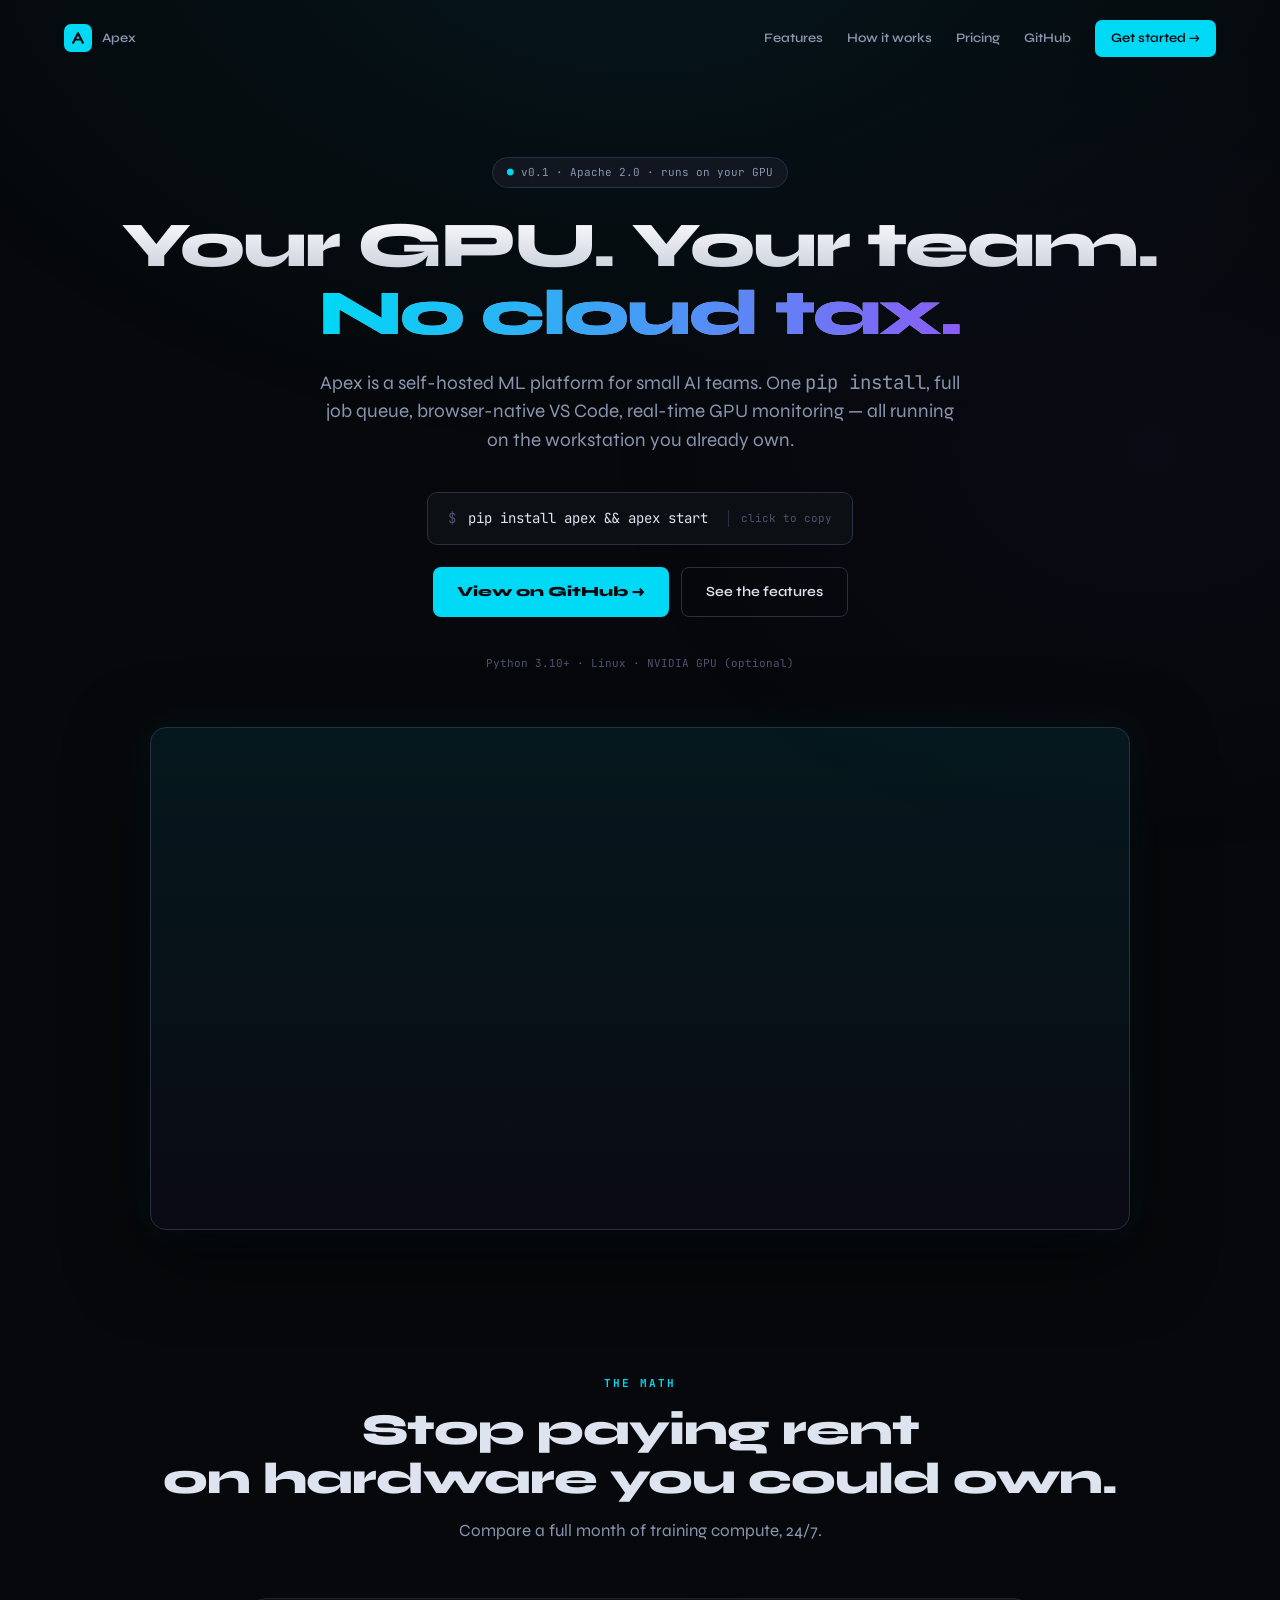
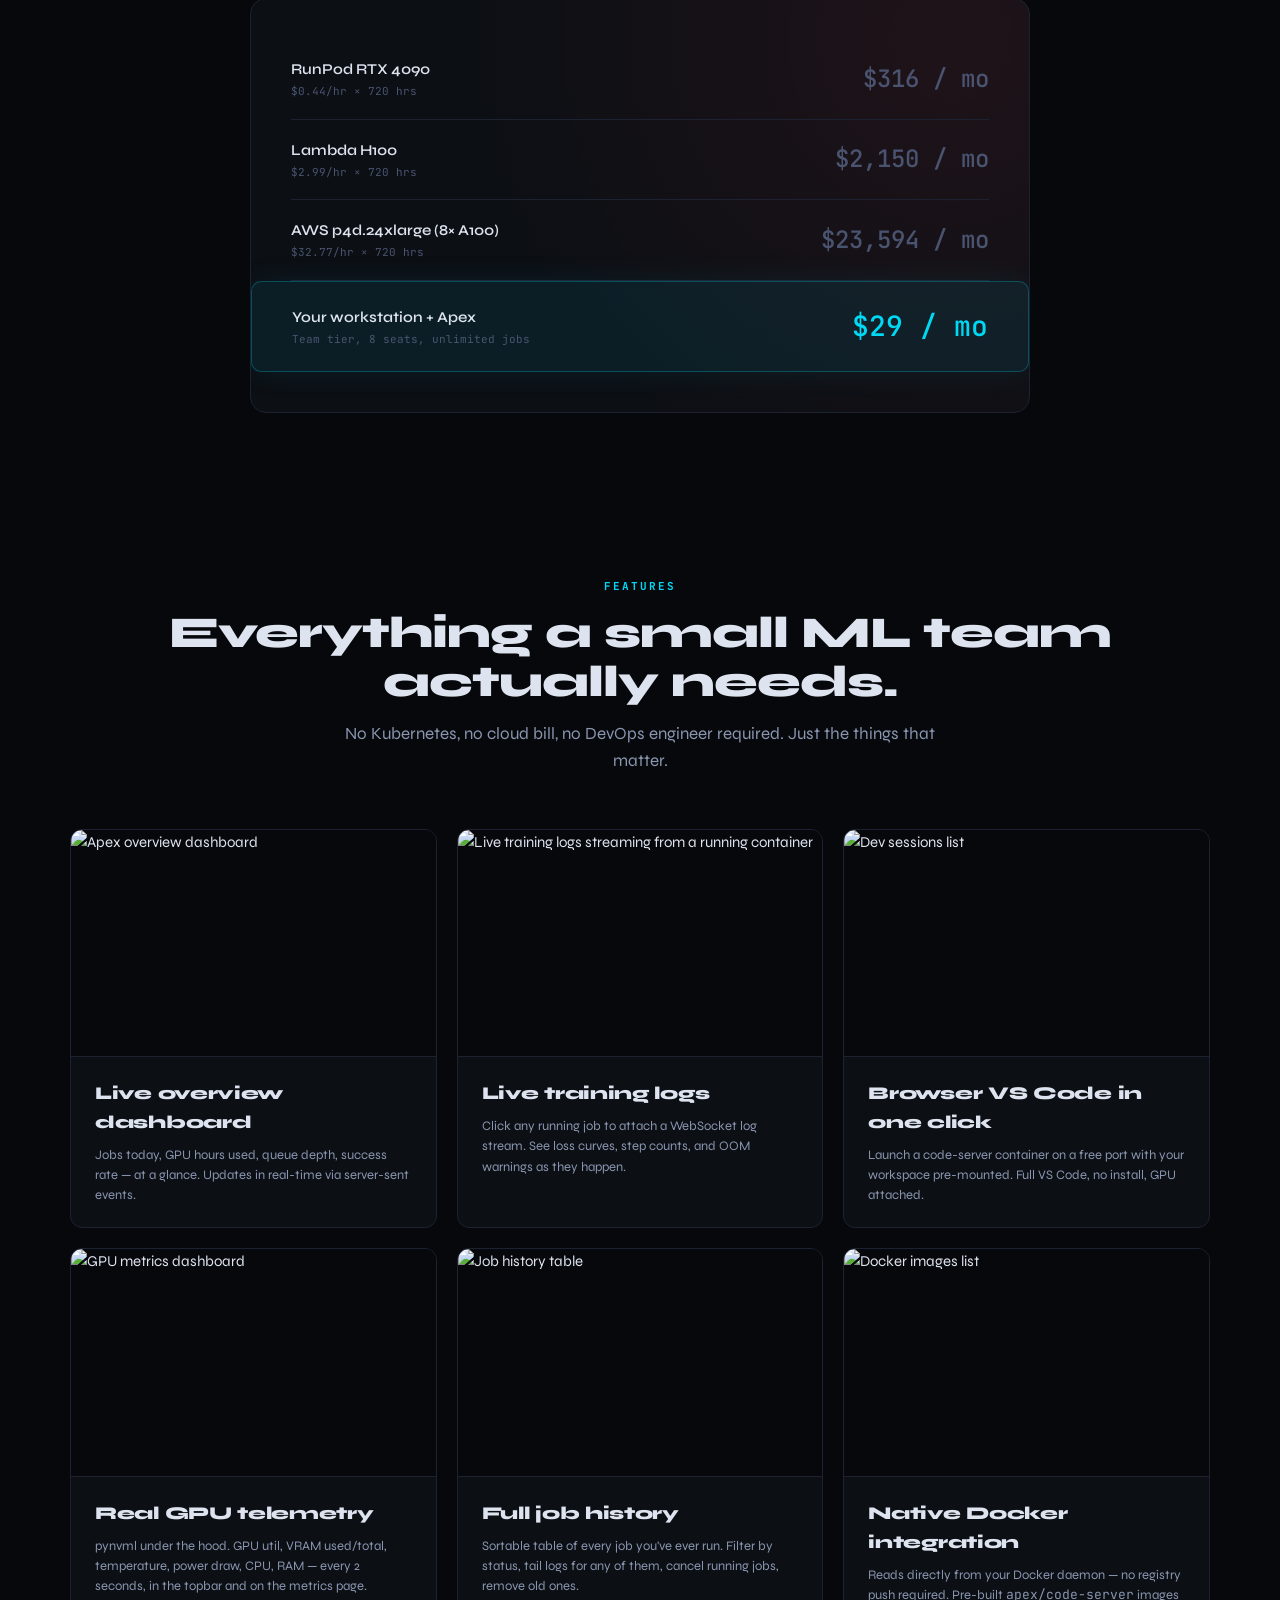
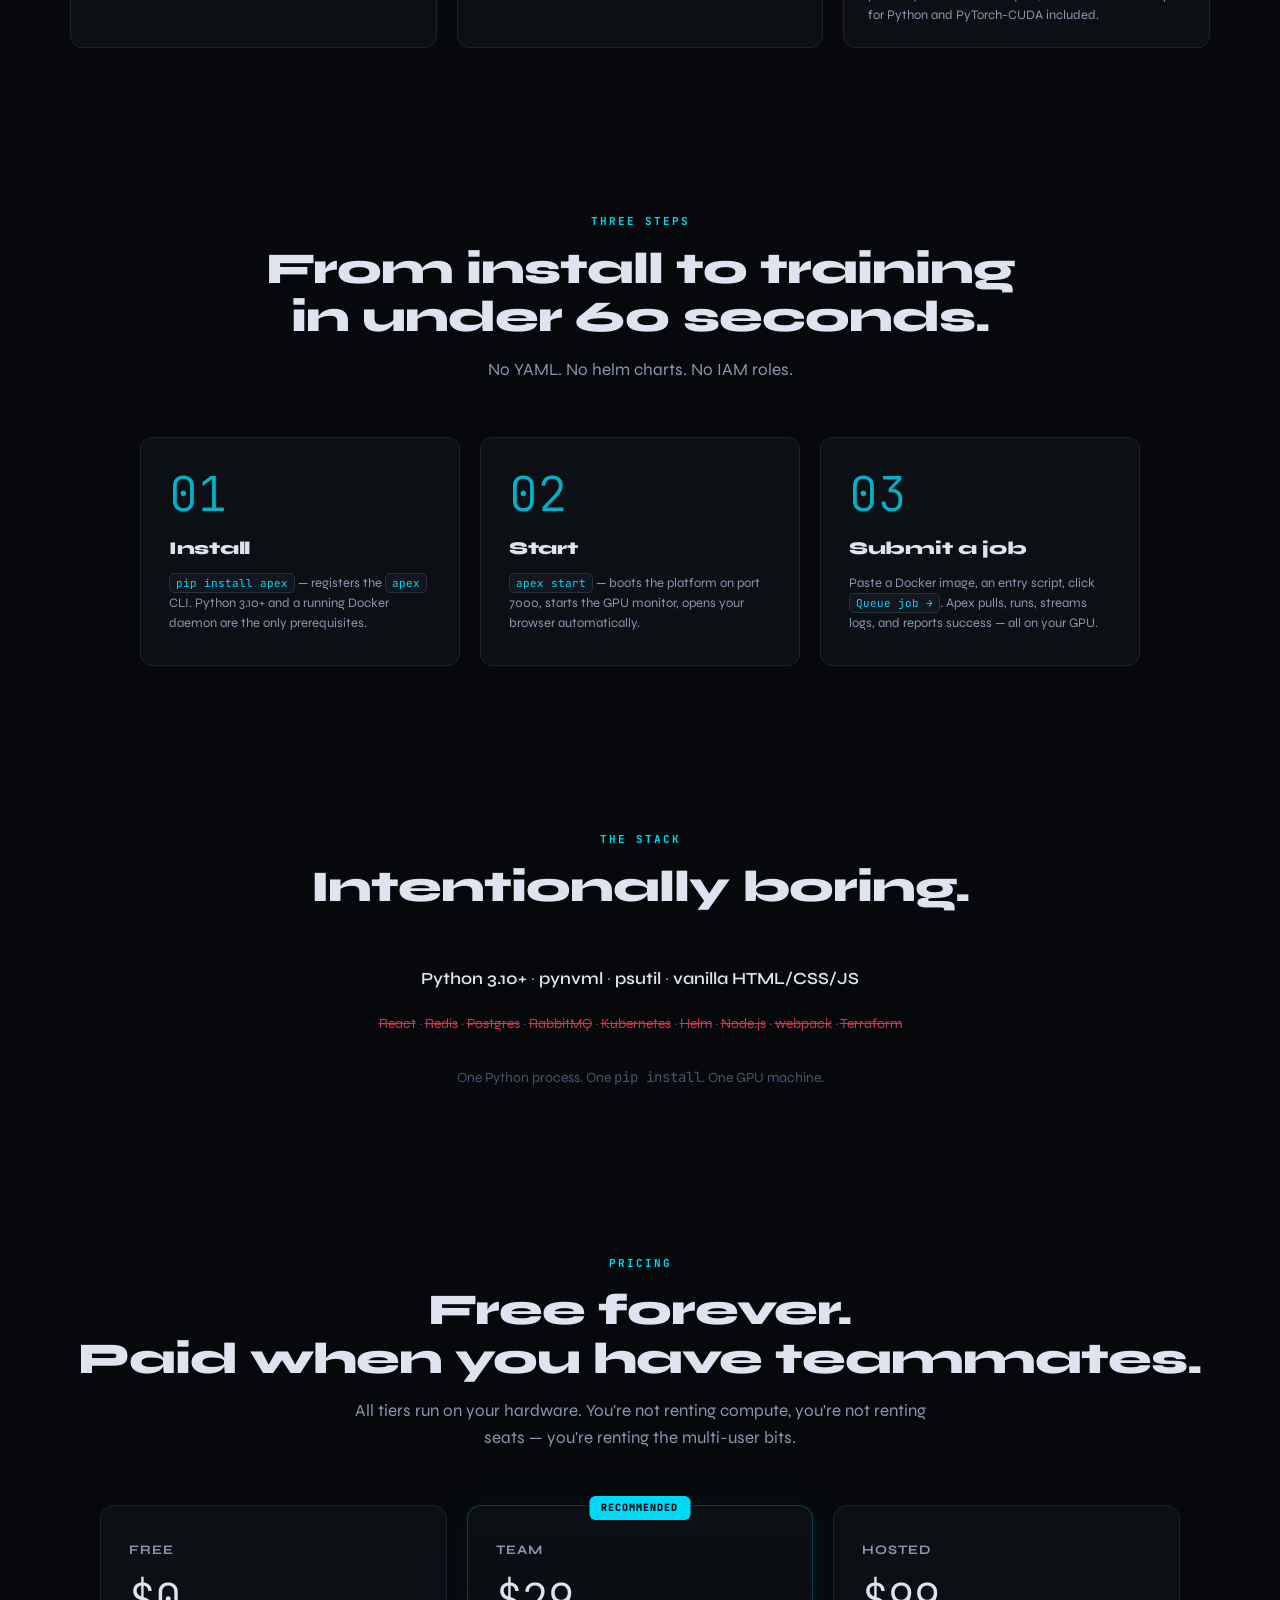
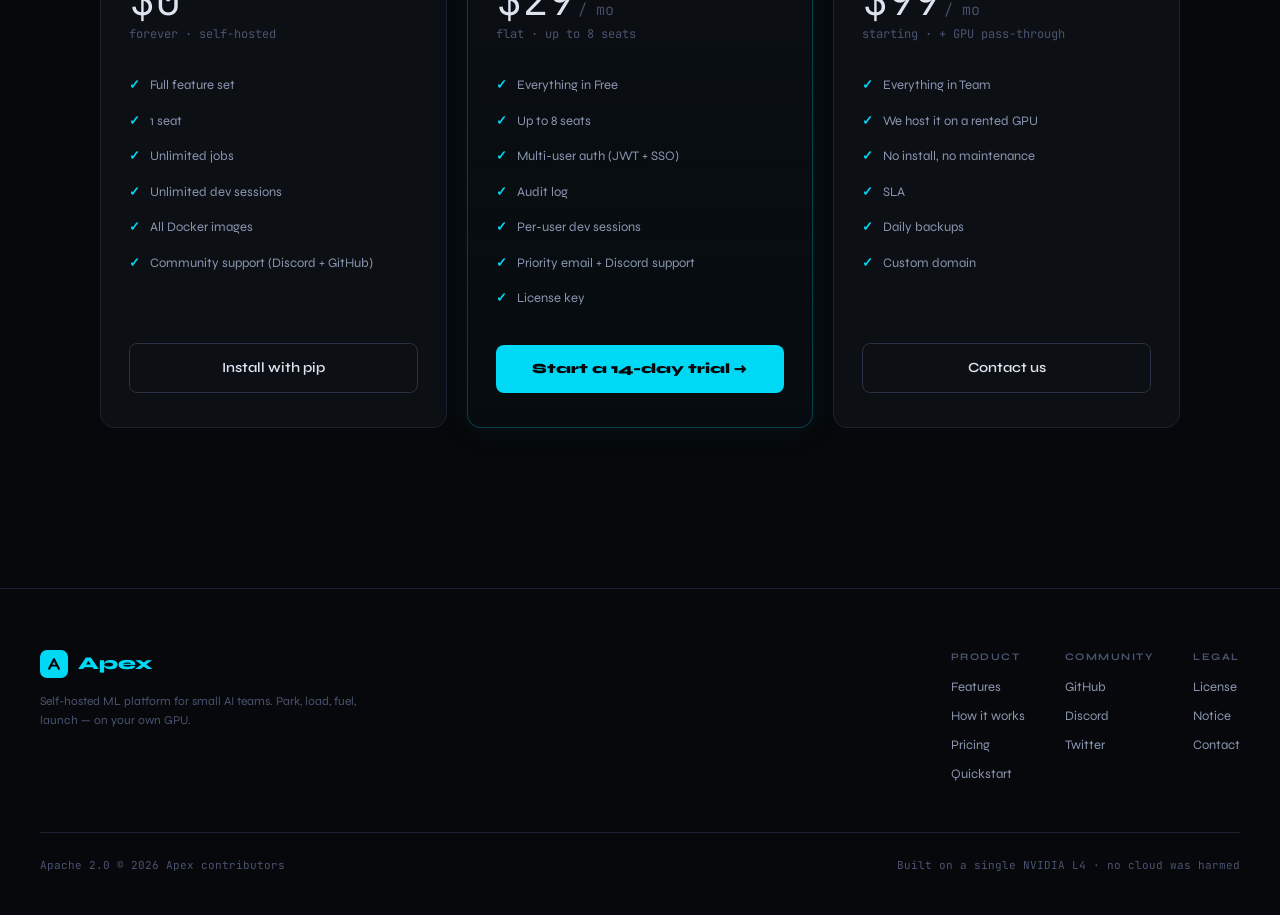
==== website/index.html @ 5e8faccc "Initial release: Apex v0.1" ====
<!DOCTYPE html>
<html lang="en">
<head>
<meta charset="UTF-8"/>
<meta name="viewport" content="width=device-width, initial-scale=1.0"/>
<title>Apex — Self-hosted ML platform for your GPU</title>
<meta name="description" content="Your GPU. Your team. No cloud tax. Apex is a self-hosted ML platform for small AI teams — one pip install, full job queue, browser-native VS Code, real-time GPU monitoring."/>

<!-- Open Graph / social cards -->
<meta property="og:type" content="website"/>
<meta property="og:title" content="Apex — Self-hosted ML platform for your GPU"/>
<meta property="og:description" content="Your GPU. Your team. No cloud tax. pip install apex && apex start."/>
<meta property="og:image" content="/09-log-drawer.png"/>
<meta name="twitter:card" content="summary_large_image"/>
<meta name="twitter:title" content="Apex — Your GPU. Your team. No cloud tax."/>
<meta name="twitter:description" content="Self-hosted ML platform for small AI teams. One pip install, full job queue, live GPU monitoring, browser VS Code."/>
<meta name="twitter:image" content="/09-log-drawer.png"/>

<link href="https://fonts.googleapis.com/css2?family=Syne:wght@400;500;600;700;800&family=JetBrains+Mono:wght@300;400;500;600&display=swap" rel="stylesheet"/>

<style>
*{margin:0;padding:0;box-sizing:border-box}
:root{
  --bg:#06080B;--bg2:#0C0F14;--bg3:#111620;--bg4:#181D27;--bg5:#1E2535;
  --border:#1C2232;--border2:#283042;--border3:#344060;
  --text:#DDE3EF;--text2:#8A96B0;--text3:#4A5470;
  --accent:#00D9F5;--accent-dim:rgba(0,217,245,0.08);--accent-glow:rgba(0,217,245,0.25);
  --purple:#8B5CF6;--purple-dim:rgba(139,92,246,0.1);
  --green:#00E676;--green-dim:rgba(0,230,118,0.1);
  --amber:#FFC107;--red:#FF4757;--orange:#FF7043;
}
html{scroll-behavior:smooth}
body{background:var(--bg);color:var(--text);font-family:'Syne',sans-serif;font-size:15px;line-height:1.6;min-height:100vh;overflow-x:hidden}
.mono{font-family:'JetBrains Mono',monospace}
a{color:var(--accent);text-decoration:none;transition:opacity 0.15s}
a:hover{opacity:0.75}

/* Background glow */
body::before{
  content:'';position:fixed;inset:0;z-index:-1;
  background:radial-gradient(ellipse 1200px 800px at 50% -100px,rgba(0,217,245,0.07),transparent 70%),
             radial-gradient(ellipse 800px 600px at 90% 50%,rgba(139,92,246,0.04),transparent 70%);
  pointer-events:none;
}

.container{max-width:1200px;margin:0 auto;padding:0 24px}

/* Top nav */
.nav{display:flex;align-items:center;gap:24px;padding:20px 24px;max-width:1200px;margin:0 auto}
.brand{display:flex;align-items:center;gap:10px;font-size:18px;font-weight:800}
.brand-mark{width:28px;height:28px;border-radius:7px;background:var(--accent);display:flex;align-items:center;justify-content:center}
.brand-mark svg{width:14px;height:14px}
.nav-spacer{flex:1}
.nav a{font-size:13px;color:var(--text2);font-weight:600}
.nav a:hover{color:var(--text)}
.nav-cta{padding:8px 16px;background:var(--accent);color:#06080B !important;border-radius:7px;font-weight:800;font-size:13px}
.nav-cta:hover{opacity:1;box-shadow:0 0 20px var(--accent-glow)}

/* HERO */
.hero{padding:80px 24px 60px;text-align:center}
.hero-tag{display:inline-block;padding:6px 14px;background:var(--bg3);border:1px solid var(--border2);border-radius:999px;font-family:'JetBrains Mono',monospace;font-size:11px;color:var(--text2);margin-bottom:24px}
.hero-tag span{color:var(--accent)}
.hero h1{font-size:64px;font-weight:800;letter-spacing:-2px;line-height:1.05;margin-bottom:22px;background:linear-gradient(180deg,#fff,#8A96B0);-webkit-background-clip:text;-webkit-text-fill-color:transparent;background-clip:text}
.hero h1 .accent{background:linear-gradient(90deg,var(--accent),var(--purple));-webkit-background-clip:text;-webkit-text-fill-color:transparent;background-clip:text}
.hero-sub{font-size:19px;color:var(--text2);max-width:640px;margin:0 auto 38px;line-height:1.5}
.install-box{display:inline-flex;align-items:center;gap:12px;padding:14px 20px;background:var(--bg2);border:1px solid var(--border2);border-radius:10px;font-family:'JetBrains Mono',monospace;font-size:14px;color:var(--text);margin-bottom:18px;cursor:pointer;transition:border-color 0.15s}
.install-box:hover{border-color:var(--accent-glow)}
.install-box .prompt{color:var(--text3)}
.install-box .copy-hint{color:var(--text3);font-size:11px;margin-left:8px;padding-left:12px;border-left:1px solid var(--border2)}
.hero-buttons{display:flex;gap:12px;justify-content:center;margin-top:4px;flex-wrap:wrap}
.btn-primary{padding:13px 24px;background:var(--accent);color:#06080B;border:none;border-radius:8px;font-family:'Syne',sans-serif;font-weight:800;font-size:14px;cursor:pointer;display:inline-flex;align-items:center;gap:8px;transition:all 0.15s}
.btn-primary:hover{box-shadow:0 0 24px var(--accent-glow);transform:translateY(-1px)}
.btn-ghost{padding:13px 24px;background:transparent;border:1px solid var(--border2);color:var(--text);border-radius:8px;font-family:'Syne',sans-serif;font-weight:600;font-size:14px;cursor:pointer;transition:all 0.15s;text-decoration:none}
.btn-ghost:hover{border-color:var(--border3);background:var(--bg3)}
.hero-credit{margin-top:38px;font-size:11px;color:var(--text3);font-family:'JetBrains Mono',monospace}

/* Hero video */
.hero-video-wrap{max-width:980px;margin:54px auto 0;padding:12px;background:linear-gradient(180deg,rgba(0,217,245,0.08),rgba(139,92,246,0.04));border:1px solid var(--border2);border-radius:16px;box-shadow:0 24px 80px rgba(0,0,0,0.6),0 0 40px rgba(0,217,245,0.08)}
.hero-video-wrap video,.hero-video-wrap img{width:100%;border-radius:8px;display:block}

/* Section scaffold */
section{padding:80px 24px}
.section-head{text-align:center;margin-bottom:54px}
.section-kicker{display:inline-block;font-size:11px;letter-spacing:2px;text-transform:uppercase;color:var(--accent);font-weight:700;margin-bottom:14px;font-family:'JetBrains Mono',monospace}
.section-head h2{font-size:44px;font-weight:800;letter-spacing:-1px;line-height:1.1;margin-bottom:14px}
.section-head p{font-size:17px;color:var(--text2);max-width:600px;margin:0 auto}

/* THE MATH */
.math{background:var(--bg2);border:1px solid var(--border);border-radius:16px;padding:40px;max-width:780px;margin:0 auto;position:relative;overflow:hidden}
.math::before{content:'';position:absolute;inset:0;background:radial-gradient(circle at 90% 10%,rgba(255,71,87,0.08),transparent 60%);pointer-events:none}
.math-row{display:flex;align-items:center;justify-content:space-between;padding:18px 0;border-bottom:1px solid var(--border);position:relative}
.math-row:last-child{border-bottom:none}
.math-row.winner{background:var(--accent-dim);margin:0 -40px;padding:22px 40px;border:1px solid var(--accent-glow);border-radius:10px;box-shadow:0 0 32px rgba(0,217,245,0.08)}
.math-label{font-size:15px;color:var(--text);font-weight:600}
.math-label .sub{display:block;font-size:11px;color:var(--text3);font-weight:400;margin-top:2px;font-family:'JetBrains Mono',monospace}
.math-price{font-family:'JetBrains Mono',monospace;font-size:24px;font-weight:500;color:var(--text3)}
.math-row.winner .math-price{color:var(--accent);font-size:28px}
.math-row.winner .math-label{color:var(--text)}

/* FEATURES GRID */
.features{display:grid;grid-template-columns:repeat(auto-fit,minmax(320px,1fr));gap:20px;max-width:1140px;margin:0 auto}
.feature{background:var(--bg2);border:1px solid var(--border);border-radius:12px;overflow:hidden;transition:border-color 0.15s,transform 0.15s}
.feature:hover{border-color:var(--border3);transform:translateY(-2px)}
.feature-img{aspect-ratio:16/10;background:var(--bg);overflow:hidden;border-bottom:1px solid var(--border)}
.feature-img img{width:100%;height:100%;object-fit:cover;object-position:top left}
.feature-body{padding:22px 24px}
.feature h3{font-size:18px;font-weight:800;margin-bottom:8px;letter-spacing:-0.3px}
.feature p{font-size:13px;color:var(--text2);line-height:1.55}

/* HOW IT WORKS */
.how{display:grid;grid-template-columns:repeat(3,1fr);gap:20px;max-width:1000px;margin:0 auto}
.step{background:var(--bg2);border:1px solid var(--border);border-radius:12px;padding:32px 28px;position:relative}
.step-num{font-family:'JetBrains Mono',monospace;font-size:48px;font-weight:300;color:var(--accent);line-height:1;margin-bottom:16px;opacity:0.8}
.step h3{font-size:18px;font-weight:800;margin-bottom:10px;letter-spacing:-0.3px}
.step p{font-size:13px;color:var(--text2);line-height:1.55}
.step code{background:var(--bg3);border:1px solid var(--border2);border-radius:5px;padding:2px 6px;font-family:'JetBrains Mono',monospace;font-size:11px;color:var(--accent)}

/* PRICING */
.pricing{display:grid;grid-template-columns:repeat(3,1fr);gap:20px;max-width:1080px;margin:0 auto}
.tier{background:var(--bg2);border:1px solid var(--border);border-radius:14px;padding:34px 28px;position:relative;display:flex;flex-direction:column}
.tier.highlight{border-color:var(--accent-glow);background:linear-gradient(180deg,var(--bg2),rgba(0,217,245,0.02));box-shadow:0 0 40px rgba(0,217,245,0.06)}
.tier.highlight::before{content:'RECOMMENDED';position:absolute;top:-10px;left:50%;transform:translateX(-50%);background:var(--accent);color:#06080B;font-size:10px;font-weight:800;letter-spacing:1px;padding:4px 12px;border-radius:6px;font-family:'JetBrains Mono',monospace}
.tier-name{font-size:13px;color:var(--text2);font-weight:700;letter-spacing:1px;text-transform:uppercase;margin-bottom:16px}
.tier-price{font-family:'JetBrains Mono',monospace;font-size:44px;font-weight:300;color:var(--text);line-height:1;margin-bottom:4px}
.tier-price .unit{font-size:15px;color:var(--text3);margin-left:4px}
.tier-sub{font-size:12px;color:var(--text3);margin-bottom:24px;font-family:'JetBrains Mono',monospace}
.tier-features{list-style:none;flex:1;margin-bottom:28px}
.tier-features li{font-size:13px;color:var(--text2);padding:8px 0;display:flex;align-items:flex-start;gap:10px;line-height:1.5}
.tier-features li::before{content:'✓';color:var(--accent);font-weight:700;flex-shrink:0}
.tier .btn-primary,.tier .btn-ghost{width:100%;justify-content:center;text-align:center}

/* STACK */
.stack-text{max-width:780px;margin:0 auto;text-align:center;font-size:17px;color:var(--text2);line-height:1.7}
.stack-text .tech{color:var(--text);font-weight:600}
.stack-not{color:var(--text3);font-size:14px;margin-top:18px}
.stack-not span{color:var(--red);text-decoration:line-through;opacity:0.8}

/* FOOTER */
footer{padding:60px 24px 40px;border-top:1px solid var(--border);margin-top:80px}
.footer-inner{max-width:1200px;margin:0 auto;display:flex;flex-wrap:wrap;justify-content:space-between;gap:30px;align-items:flex-start}
.footer-left{max-width:340px}
.footer-left .brand{margin-bottom:14px}
.footer-tag{font-size:12px;color:var(--text3);line-height:1.6}
.footer-links{display:flex;gap:40px;flex-wrap:wrap}
.footer-col h4{font-size:10px;letter-spacing:1.5px;text-transform:uppercase;color:var(--text3);font-weight:700;margin-bottom:12px}
.footer-col a{display:block;font-size:13px;color:var(--text2);margin-bottom:8px}
.footer-col a:hover{color:var(--text)}
.footer-bottom{max-width:1200px;margin:40px auto 0;padding-top:24px;border-top:1px solid var(--border);display:flex;justify-content:space-between;align-items:center;flex-wrap:wrap;gap:16px;font-size:11px;color:var(--text3);font-family:'JetBrains Mono',monospace}

/* Responsive */
@media (max-width:860px){
  .hero h1{font-size:44px}
  .hero-sub{font-size:16px}
  .section-head h2{font-size:32px}
  .how,.pricing{grid-template-columns:1fr}
  .math-row{flex-direction:column;align-items:flex-start;gap:6px}
  .math-price{font-size:22px}
  .footer-inner{flex-direction:column}
}
</style>
</head>
<body>

<!-- NAV -->
<nav class="nav">
  <a href="/" class="brand">
    <div class="brand-mark">
      <svg viewBox="0 0 13 13" fill="none"><path d="M2 11L6.5 2L11 11" stroke="#06080B" stroke-width="2" stroke-linecap="round" stroke-linejoin="round"/><path d="M3.5 8H9.5" stroke="#06080B" stroke-width="1.5" stroke-linecap="round"/></svg>
    </div>
    Apex
  </a>
  <div class="nav-spacer"></div>
  <a href="#features">Features</a>
  <a href="#how">How it works</a>
  <a href="#pricing">Pricing</a>
  <a href="https://github.com/apexhq-dev/apex" target="_blank" rel="noopener">GitHub</a>
  <a href="https://github.com/apexhq-dev/apex#quickstart" class="nav-cta">Get started →</a>
</nav>

<!-- HERO -->
<section class="hero">
  <div class="container">
    <div class="hero-tag"><span>●</span> v0.1 · Apache 2.0 · runs on your GPU</div>
    <h1>Your GPU. Your team.<br/><span class="accent">No cloud tax.</span></h1>
    <p class="hero-sub">
      Apex is a self-hosted ML platform for small AI teams. One <span class="mono">pip install</span>,
      full job queue, browser-native VS Code, real-time GPU monitoring —
      all running on the workstation you already own.
    </p>

    <div class="install-box" onclick="navigator.clipboard.writeText('pip install apex && apex start').then(()=>{this.querySelector('.copy-hint').textContent='copied!'})">
      <span class="prompt">$</span>
      <span>pip install apex && apex start</span>
      <span class="copy-hint">click to copy</span>
    </div>

    <div class="hero-buttons">
      <a href="https://github.com/apexhq-dev/apex" class="btn-primary">View on GitHub →</a>
      <a href="#features" class="btn-ghost">See the features</a>
    </div>

    <div class="hero-credit">Python 3.10+ · Linux · NVIDIA GPU (optional)</div>

    <!-- HERO VIDEO -->
    <div class="hero-video-wrap">
      <video autoplay loop muted playsinline poster="/09-log-drawer.png">
        <source src="/hero.mp4" type="video/mp4"/>
        <img src="/hero.gif" alt="Apex dashboard streaming live CIFAR-10 training output"/>
      </video>
    </div>
  </div>
</section>

<!-- THE MATH -->
<section id="math">
  <div class="container">
    <div class="section-head">
      <div class="section-kicker">The math</div>
      <h2>Stop paying rent<br/>on hardware you could own.</h2>
      <p>Compare a full month of training compute, 24/7.</p>
    </div>
    <div class="math">
      <div class="math-row">
        <div class="math-label">
          RunPod RTX 4090
          <span class="sub">$0.44/hr × 720 hrs</span>
        </div>
        <div class="math-price">$316 / mo</div>
      </div>
      <div class="math-row">
        <div class="math-label">
          Lambda H100
          <span class="sub">$2.99/hr × 720 hrs</span>
        </div>
        <div class="math-price">$2,150 / mo</div>
      </div>
      <div class="math-row">
        <div class="math-label">
          AWS p4d.24xlarge (8× A100)
          <span class="sub">$32.77/hr × 720 hrs</span>
        </div>
        <div class="math-price">$23,594 / mo</div>
      </div>
      <div class="math-row winner">
        <div class="math-label">
          Your workstation + Apex
          <span class="sub">Team tier, 8 seats, unlimited jobs</span>
        </div>
        <div class="math-price">$29 / mo</div>
      </div>
    </div>
  </div>
</section>

<!-- FEATURES -->
<section id="features">
  <div class="container">
    <div class="section-head">
      <div class="section-kicker">Features</div>
      <h2>Everything a small ML team<br/>actually needs.</h2>
      <p>No Kubernetes, no cloud bill, no DevOps engineer required. Just the things that matter.</p>
    </div>
    <div class="features">

      <div class="feature">
        <div class="feature-img"><img src="/01-overview.png" alt="Apex overview dashboard"/></div>
        <div class="feature-body">
          <h3>Live overview dashboard</h3>
          <p>Jobs today, GPU hours used, queue depth, success rate — at a glance. Updates in real-time via server-sent events.</p>
        </div>
      </div>

      <div class="feature">
        <div class="feature-img"><img src="/09-log-drawer.png" alt="Live training logs streaming from a running container"/></div>
        <div class="feature-body">
          <h3>Live training logs</h3>
          <p>Click any running job to attach a WebSocket log stream. See loss curves, step counts, and OOM warnings as they happen.</p>
        </div>
      </div>

      <div class="feature">
        <div class="feature-img"><img src="/05-sessions.png" alt="Dev sessions list"/></div>
        <div class="feature-body">
          <h3>Browser VS Code in one click</h3>
          <p>Launch a code-server container on a free port with your workspace pre-mounted. Full VS Code, no install, GPU attached.</p>
        </div>
      </div>

      <div class="feature">
        <div class="feature-img"><img src="/06-metrics.png" alt="GPU metrics dashboard"/></div>
        <div class="feature-body">
          <h3>Real GPU telemetry</h3>
          <p>pynvml under the hood. GPU util, VRAM used/total, temperature, power draw, CPU, RAM — every 2 seconds, in the topbar and on the metrics page.</p>
        </div>
      </div>

      <div class="feature">
        <div class="feature-img"><img src="/02-job-history.png" alt="Job history table"/></div>
        <div class="feature-body">
          <h3>Full job history</h3>
          <p>Sortable table of every job you've ever run. Filter by status, tail logs for any of them, cancel running jobs, remove old ones.</p>
        </div>
      </div>

      <div class="feature">
        <div class="feature-img"><img src="/07-images.png" alt="Docker images list"/></div>
        <div class="feature-body">
          <h3>Native Docker integration</h3>
          <p>Reads directly from your Docker daemon — no registry push required. Pre-built <span class="mono">apex/code-server</span> images for Python and PyTorch-CUDA included.</p>
        </div>
      </div>

    </div>
  </div>
</section>

<!-- HOW IT WORKS -->
<section id="how">
  <div class="container">
    <div class="section-head">
      <div class="section-kicker">Three steps</div>
      <h2>From install to training<br/>in under 60 seconds.</h2>
      <p>No YAML. No helm charts. No IAM roles.</p>
    </div>
    <div class="how">
      <div class="step">
        <div class="step-num">01</div>
        <h3>Install</h3>
        <p><code>pip install apex</code> — registers the <code>apex</code> CLI. Python 3.10+ and a running Docker daemon are the only prerequisites.</p>
      </div>
      <div class="step">
        <div class="step-num">02</div>
        <h3>Start</h3>
        <p><code>apex start</code> — boots the platform on port 7000, starts the GPU monitor, opens your browser automatically.</p>
      </div>
      <div class="step">
        <div class="step-num">03</div>
        <h3>Submit a job</h3>
        <p>Paste a Docker image, an entry script, click <code>Queue job →</code>. Apex pulls, runs, streams logs, and reports success — all on your GPU.</p>
      </div>
    </div>
  </div>
</section>

<!-- STACK -->
<section id="stack">
  <div class="container">
    <div class="section-head">
      <div class="section-kicker">The stack</div>
      <h2>Intentionally boring.</h2>
    </div>
    <div class="stack-text">
      <p>
        <span class="tech">Python 3.10+</span> · <span class="tech">pynvml</span> ·
        <span class="tech">psutil</span> · <span class="tech">vanilla HTML/CSS/JS</span>
      </p>
      <p class="stack-not">
        <span>React</span> · <span>Redis</span> · <span>Postgres</span> · <span>RabbitMQ</span> ·
        <span>Kubernetes</span> · <span>Helm</span> · <span>Node.js</span> · <span>webpack</span> · <span>Terraform</span>
      </p>
      <p style="margin-top:30px;font-size:14px;color:var(--text3)">
        One Python process. One <code class="mono">pip install</code>. One GPU machine.
      </p>
    </div>
  </div>
</section>

<!-- PRICING -->
<section id="pricing">
  <div class="container">
    <div class="section-head">
      <div class="section-kicker">Pricing</div>
      <h2>Free forever.<br/>Paid when you have teammates.</h2>
      <p>All tiers run on your hardware. You're not renting compute, you're not renting seats — you're renting the multi-user bits.</p>
    </div>
    <div class="pricing">

      <div class="tier">
        <div class="tier-name">Free</div>
        <div class="tier-price">$0</div>
        <div class="tier-sub">forever · self-hosted</div>
        <ul class="tier-features">
          <li>Full feature set</li>
          <li>1 seat</li>
          <li>Unlimited jobs</li>
          <li>Unlimited dev sessions</li>
          <li>All Docker images</li>
          <li>Community support (Discord + GitHub)</li>
        </ul>
        <a href="https://github.com/apexhq-dev/apex#quickstart" class="btn-ghost">Install with pip</a>
      </div>

      <div class="tier highlight">
        <div class="tier-name">Team</div>
        <div class="tier-price">$29<span class="unit">/ mo</span></div>
        <div class="tier-sub">flat · up to 8 seats</div>
        <ul class="tier-features">
          <li>Everything in Free</li>
          <li>Up to 8 seats</li>
          <li>Multi-user auth (JWT + SSO)</li>
          <li>Audit log</li>
          <li>Per-user dev sessions</li>
          <li>Priority email + Discord support</li>
          <li>License key</li>
        </ul>
        <a href="https://github.com/apexhq-dev/apex#team-tier" class="btn-primary">Start a 14-day trial →</a>
      </div>

      <div class="tier">
        <div class="tier-name">Hosted</div>
        <div class="tier-price">$99<span class="unit">/ mo</span></div>
        <div class="tier-sub">starting · + GPU pass-through</div>
        <ul class="tier-features">
          <li>Everything in Team</li>
          <li>We host it on a rented GPU</li>
          <li>No install, no maintenance</li>
          <li>SLA</li>
          <li>Daily backups</li>
          <li>Custom domain</li>
        </ul>
        <a href="mailto:hello@tryapex.dev" class="btn-ghost">Contact us</a>
      </div>

    </div>
  </div>
</section>

<!-- FOOTER -->
<footer>
  <div class="footer-inner">
    <div class="footer-left">
      <a href="/" class="brand">
        <div class="brand-mark">
          <svg viewBox="0 0 13 13" fill="none"><path d="M2 11L6.5 2L11 11" stroke="#06080B" stroke-width="2" stroke-linecap="round" stroke-linejoin="round"/><path d="M3.5 8H9.5" stroke="#06080B" stroke-width="1.5" stroke-linecap="round"/></svg>
        </div>
        Apex
      </a>
      <p class="footer-tag">Self-hosted ML platform for small AI teams. Park, load, fuel, launch — on your own GPU.</p>
    </div>
    <div class="footer-links">
      <div class="footer-col">
        <h4>Product</h4>
        <a href="#features">Features</a>
        <a href="#how">How it works</a>
        <a href="#pricing">Pricing</a>
        <a href="https://github.com/apexhq-dev/apex#quickstart">Quickstart</a>
      </div>
      <div class="footer-col">
        <h4>Community</h4>
        <a href="https://github.com/apexhq-dev/apex" target="_blank" rel="noopener">GitHub</a>
        <a href="https://discord.gg/apex" target="_blank" rel="noopener">Discord</a>
        <a href="https://twitter.com/apexhq" target="_blank" rel="noopener">Twitter</a>
      </div>
      <div class="footer-col">
        <h4>Legal</h4>
        <a href="https://github.com/apexhq-dev/apex/blob/main/LICENSE">License</a>
        <a href="https://github.com/apexhq-dev/apex/blob/main/NOTICE">Notice</a>
        <a href="mailto:hello@tryapex.dev">Contact</a>
      </div>
    </div>
  </div>
  <div class="footer-bottom">
    <div>Apache 2.0 © 2026 Apex contributors</div>
    <div>Built on a single NVIDIA L4 · no cloud was harmed</div>
  </div>
</footer>

</body>
</html>
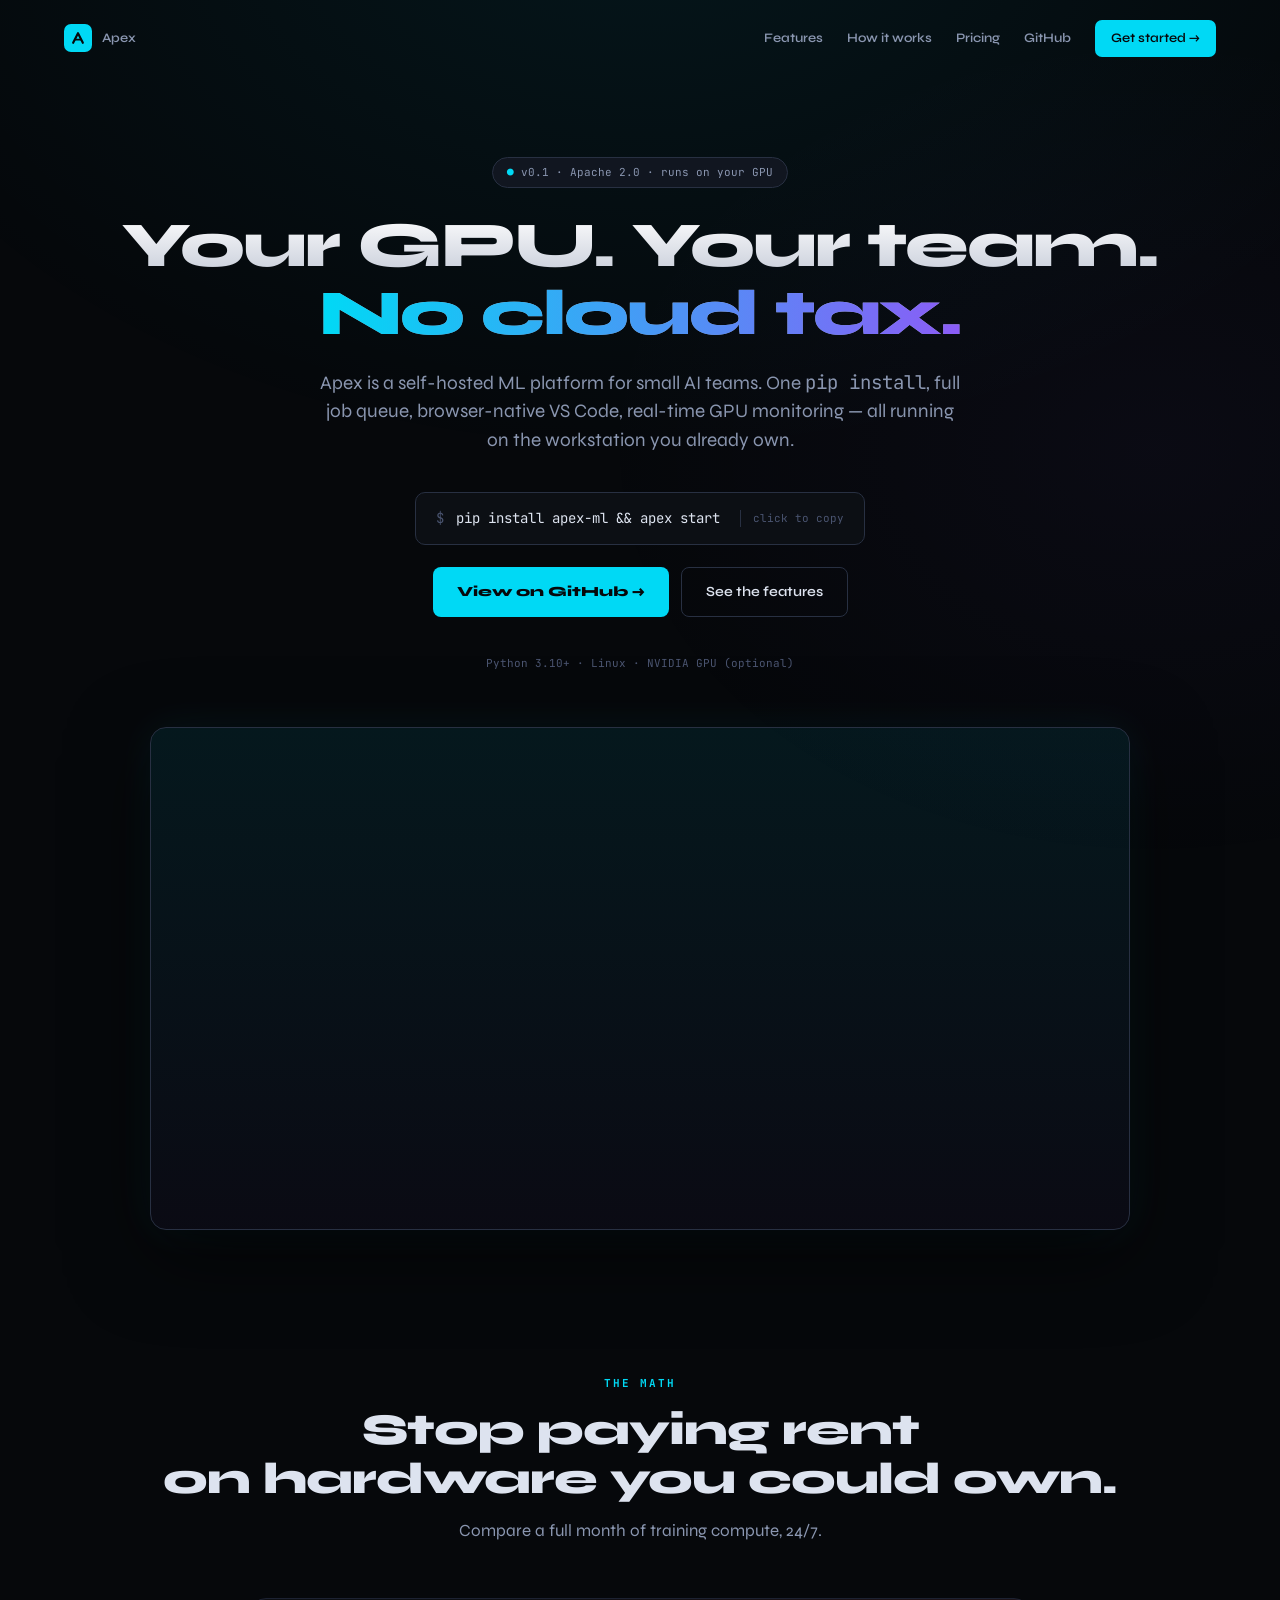
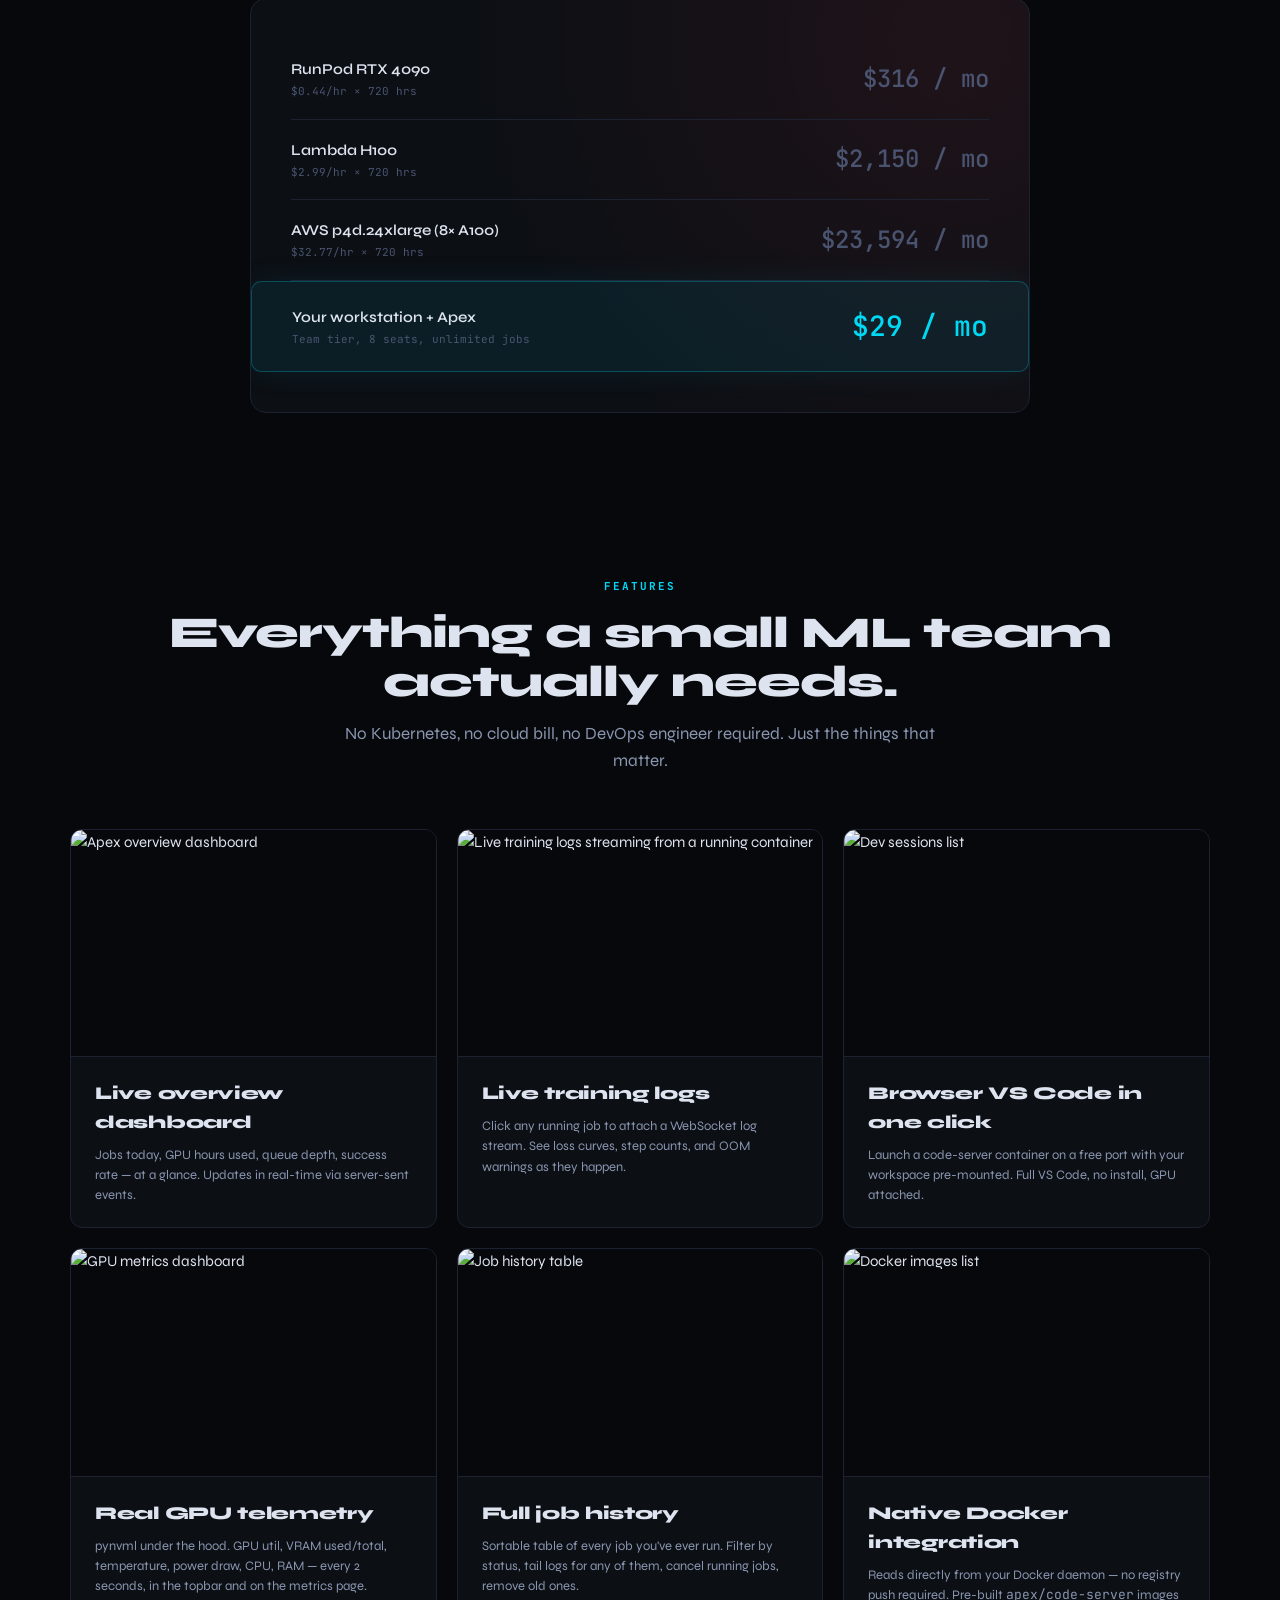
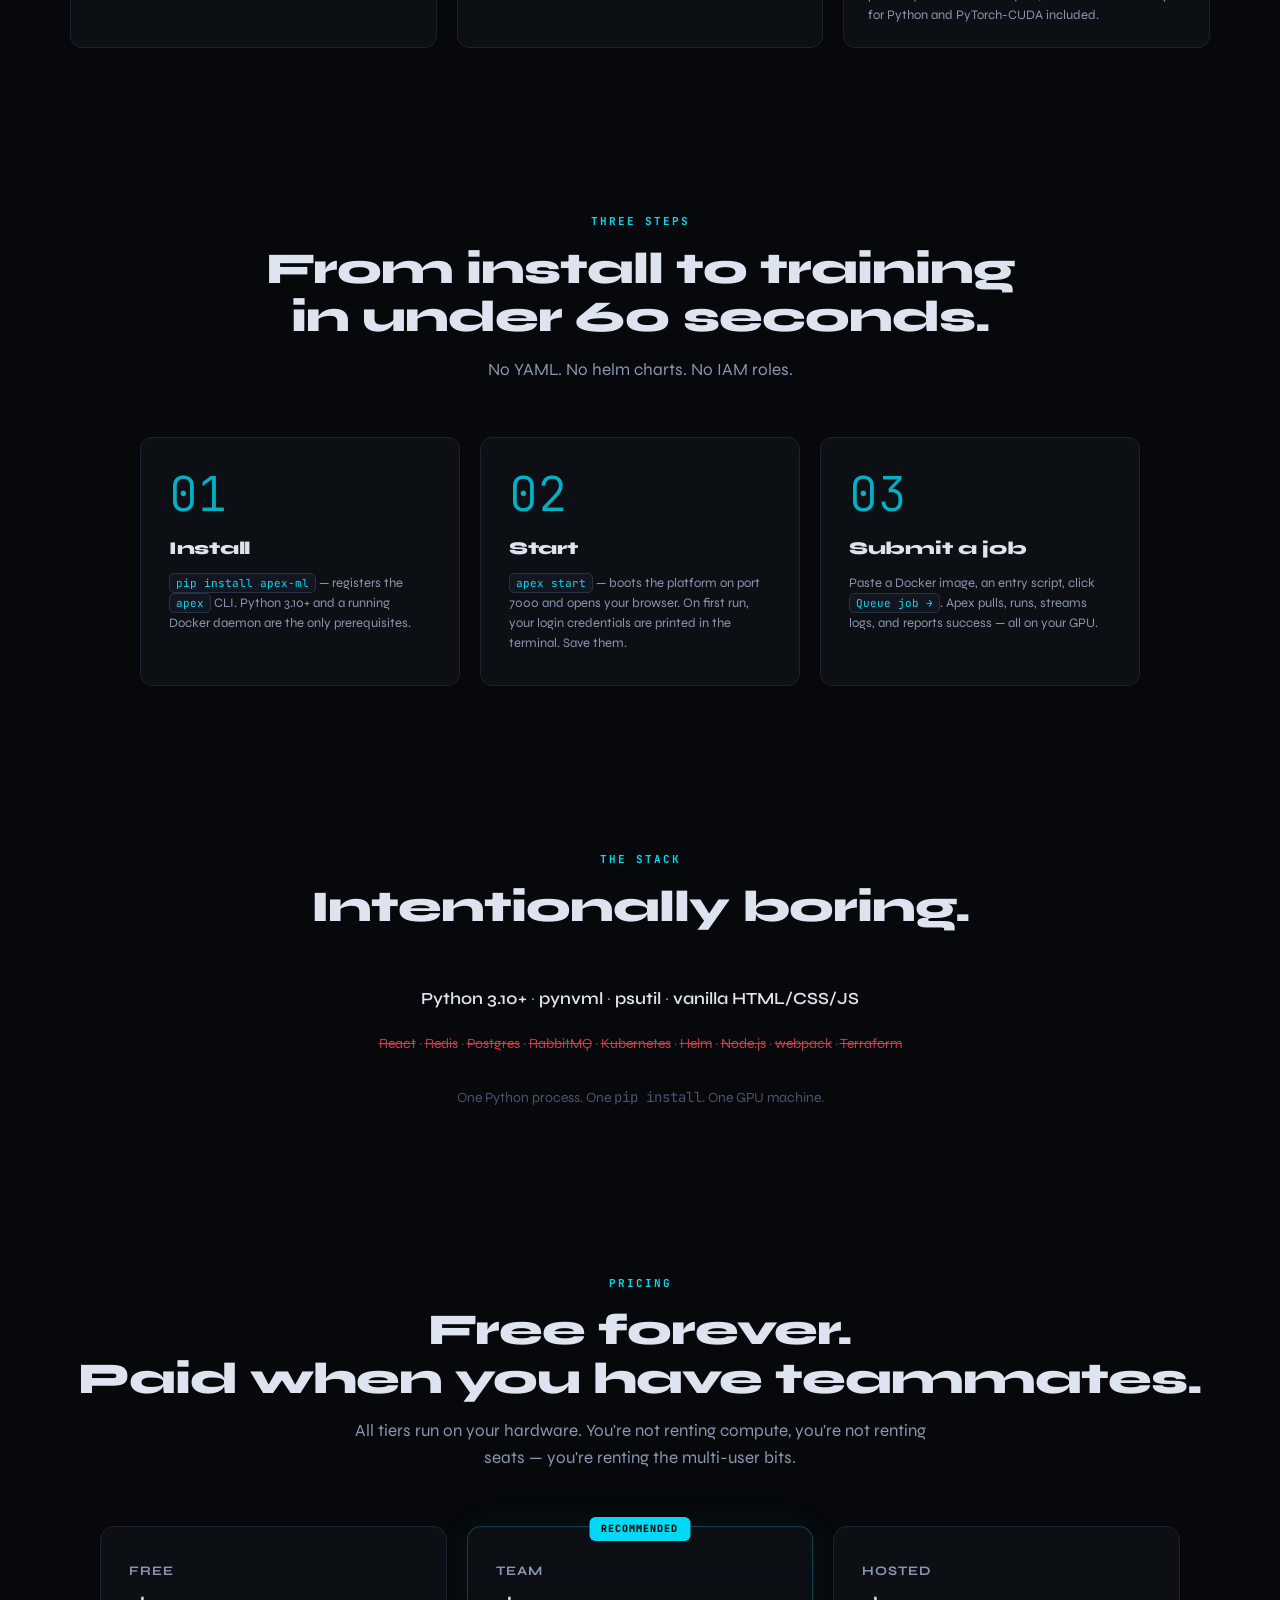
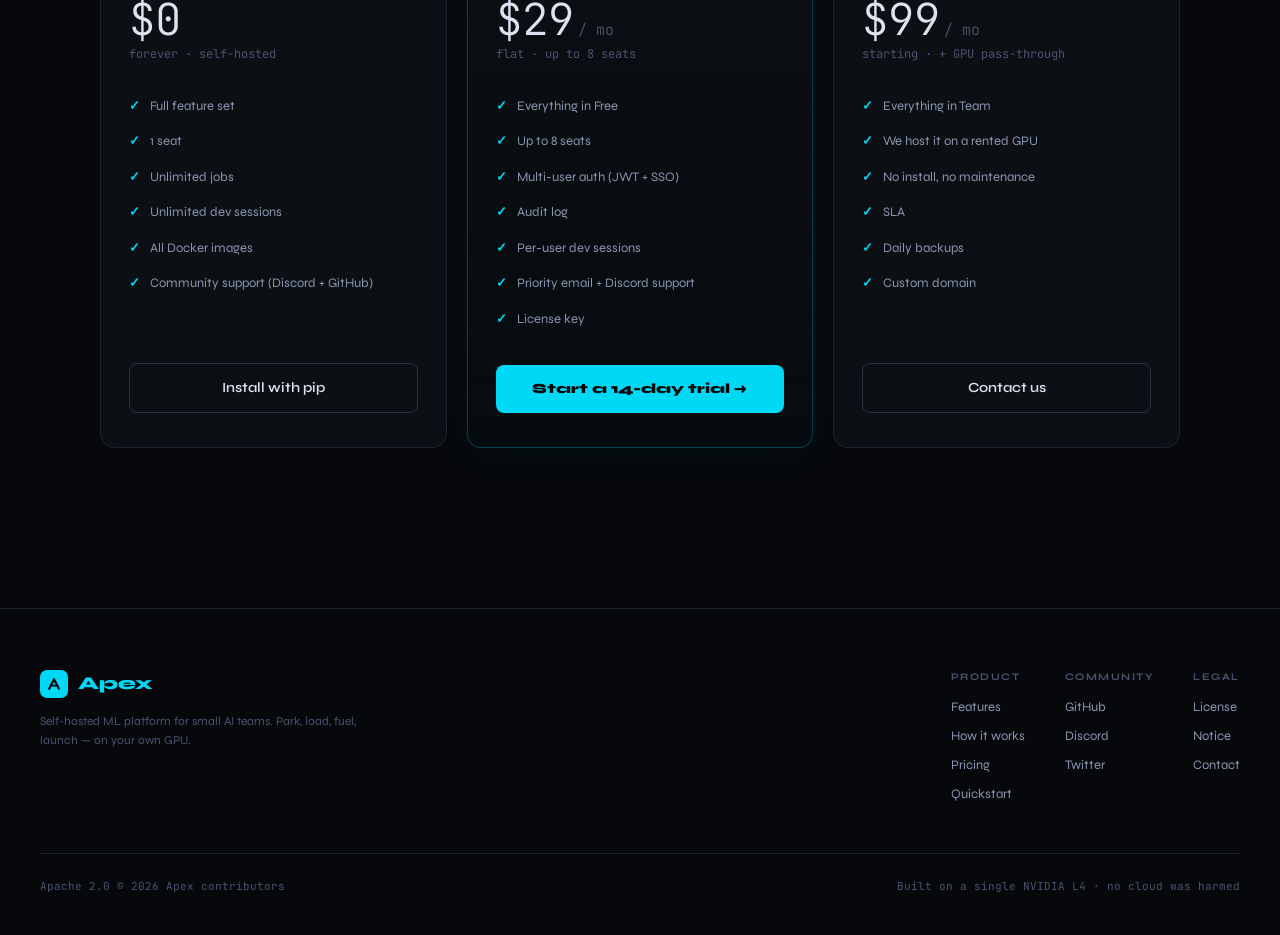
==== commit 922ae4e7: "Prep for launch: Twitter handle, onboarding docs, PyPI name, remove SPEC - Set Twitter handle to @ap" ====
--- a/website/index.html
+++ b/website/index.html
@@ -9,7 +9,7 @@
 <!-- Open Graph / social cards -->
 <meta property="og:type" content="website"/>
 <meta property="og:title" content="Apex — Self-hosted ML platform for your GPU"/>
-<meta property="og:description" content="Your GPU. Your team. No cloud tax. pip install apex && apex start."/>
+<meta property="og:description" content="Your GPU. Your team. No cloud tax. pip install apex-ml && apex start."/>
 <meta property="og:image" content="/09-log-drawer.png"/>
 <meta name="twitter:card" content="summary_large_image"/>
 <meta name="twitter:title" content="Apex — Your GPU. Your team. No cloud tax."/>
@@ -188,9 +188,9 @@
       all running on the workstation you already own.
     </p>
 
-    <div class="install-box" onclick="navigator.clipboard.writeText('pip install apex && apex start').then(()=>{this.querySelector('.copy-hint').textContent='copied!'})">
+    <div class="install-box" onclick="navigator.clipboard.writeText('pip install apex-ml && apex start').then(()=>{this.querySelector('.copy-hint').textContent='copied!'})">
       <span class="prompt">$</span>
-      <span>pip install apex && apex start</span>
+      <span>pip install apex-ml && apex start</span>
       <span class="copy-hint">click to copy</span>
     </div>
 
@@ -326,12 +326,12 @@
       <div class="step">
         <div class="step-num">01</div>
         <h3>Install</h3>
-        <p><code>pip install apex</code> — registers the <code>apex</code> CLI. Python 3.10+ and a running Docker daemon are the only prerequisites.</p>
+        <p><code>pip install apex-ml</code> — registers the <code>apex</code> CLI. Python 3.10+ and a running Docker daemon are the only prerequisites.</p>
       </div>
       <div class="step">
         <div class="step-num">02</div>
         <h3>Start</h3>
-        <p><code>apex start</code> — boots the platform on port 7000, starts the GPU monitor, opens your browser automatically.</p>
+        <p><code>apex start</code> — boots the platform on port 7000 and opens your browser. On first run, your login credentials are printed in the terminal. Save them.</p>
       </div>
       <div class="step">
         <div class="step-num">03</div>
@@ -448,8 +448,8 @@
       <div class="footer-col">
         <h4>Community</h4>
         <a href="https://github.com/apexhq-dev/apex" target="_blank" rel="noopener">GitHub</a>
-        <a href="https://discord.gg/apex" target="_blank" rel="noopener">Discord</a>
-        <a href="https://twitter.com/apexhq" target="_blank" rel="noopener">Twitter</a>
+        <a href="https://discord.gg/RFpDyhdpWJ" target="_blank" rel="noopener">Discord</a>
+        <a href="https://twitter.com/apexhq_dev" target="_blank" rel="noopener">Twitter</a>
       </div>
       <div class="footer-col">
         <h4>Legal</h4>
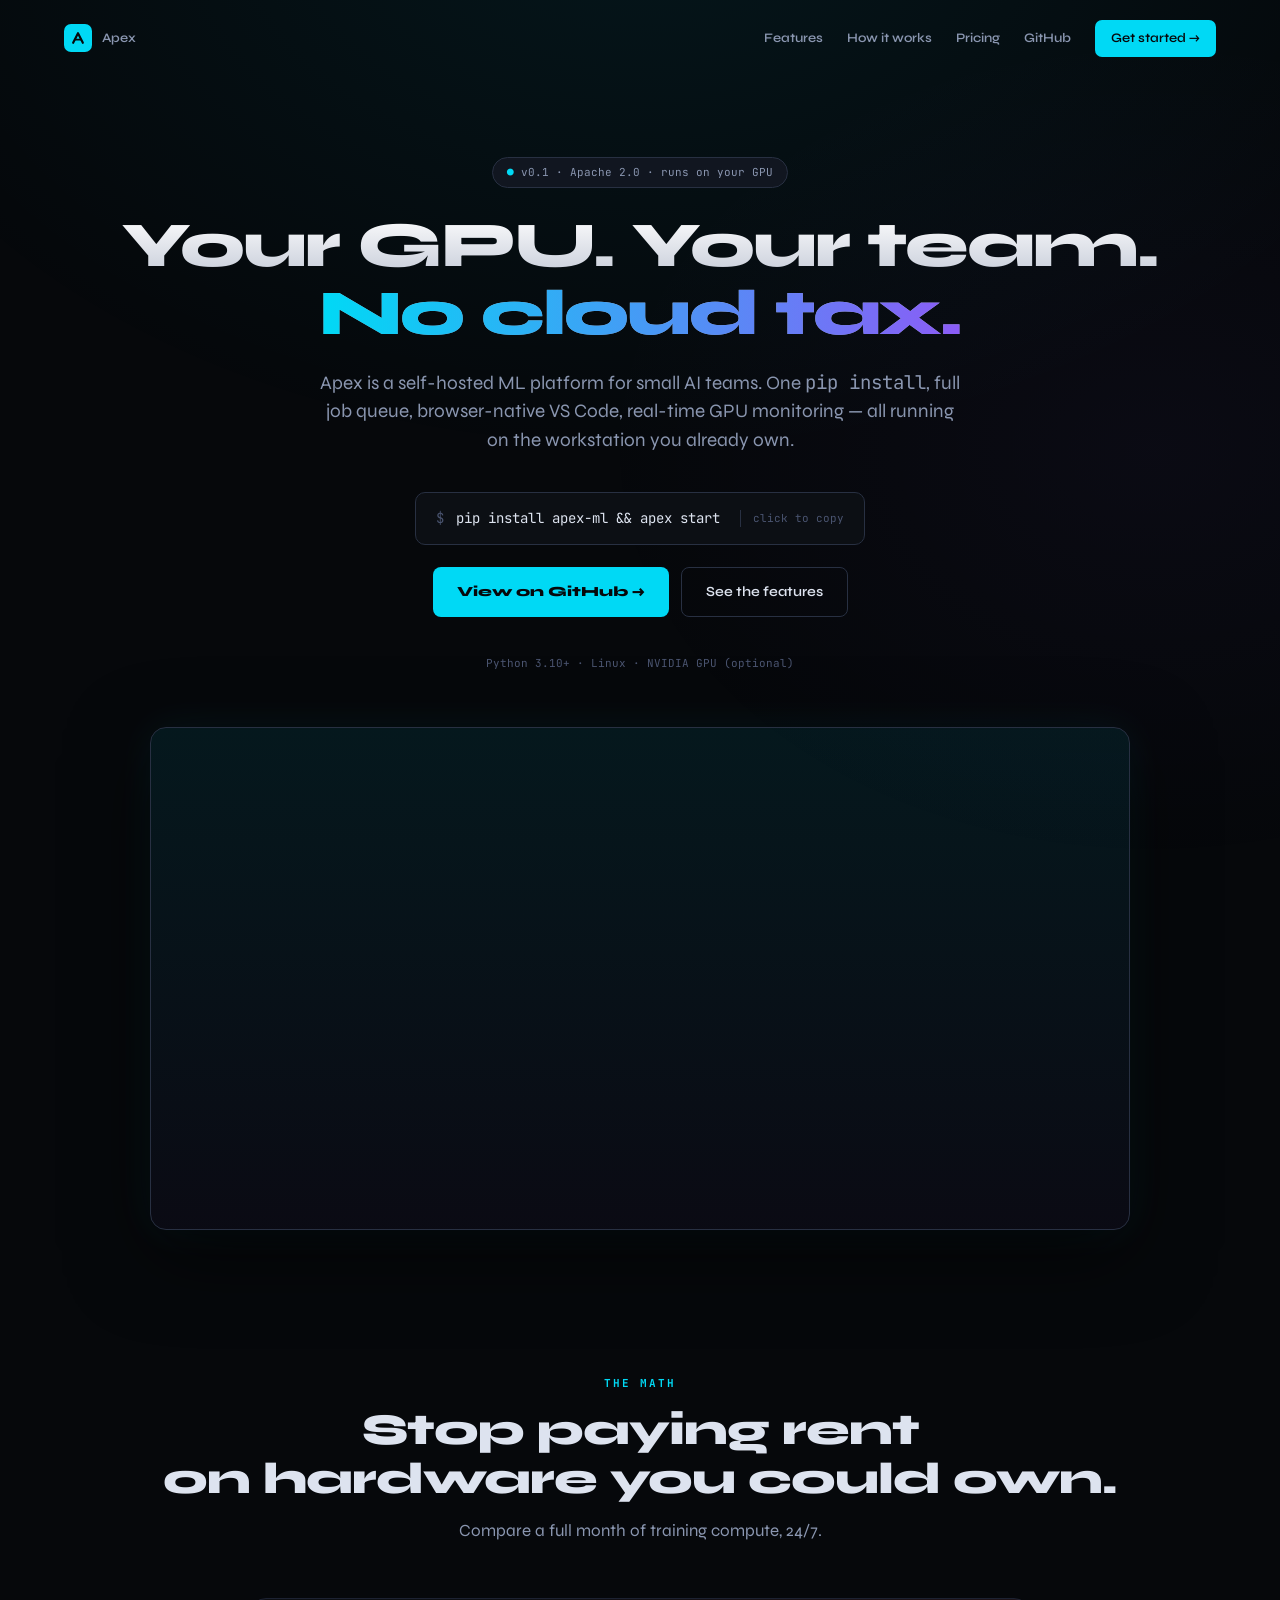
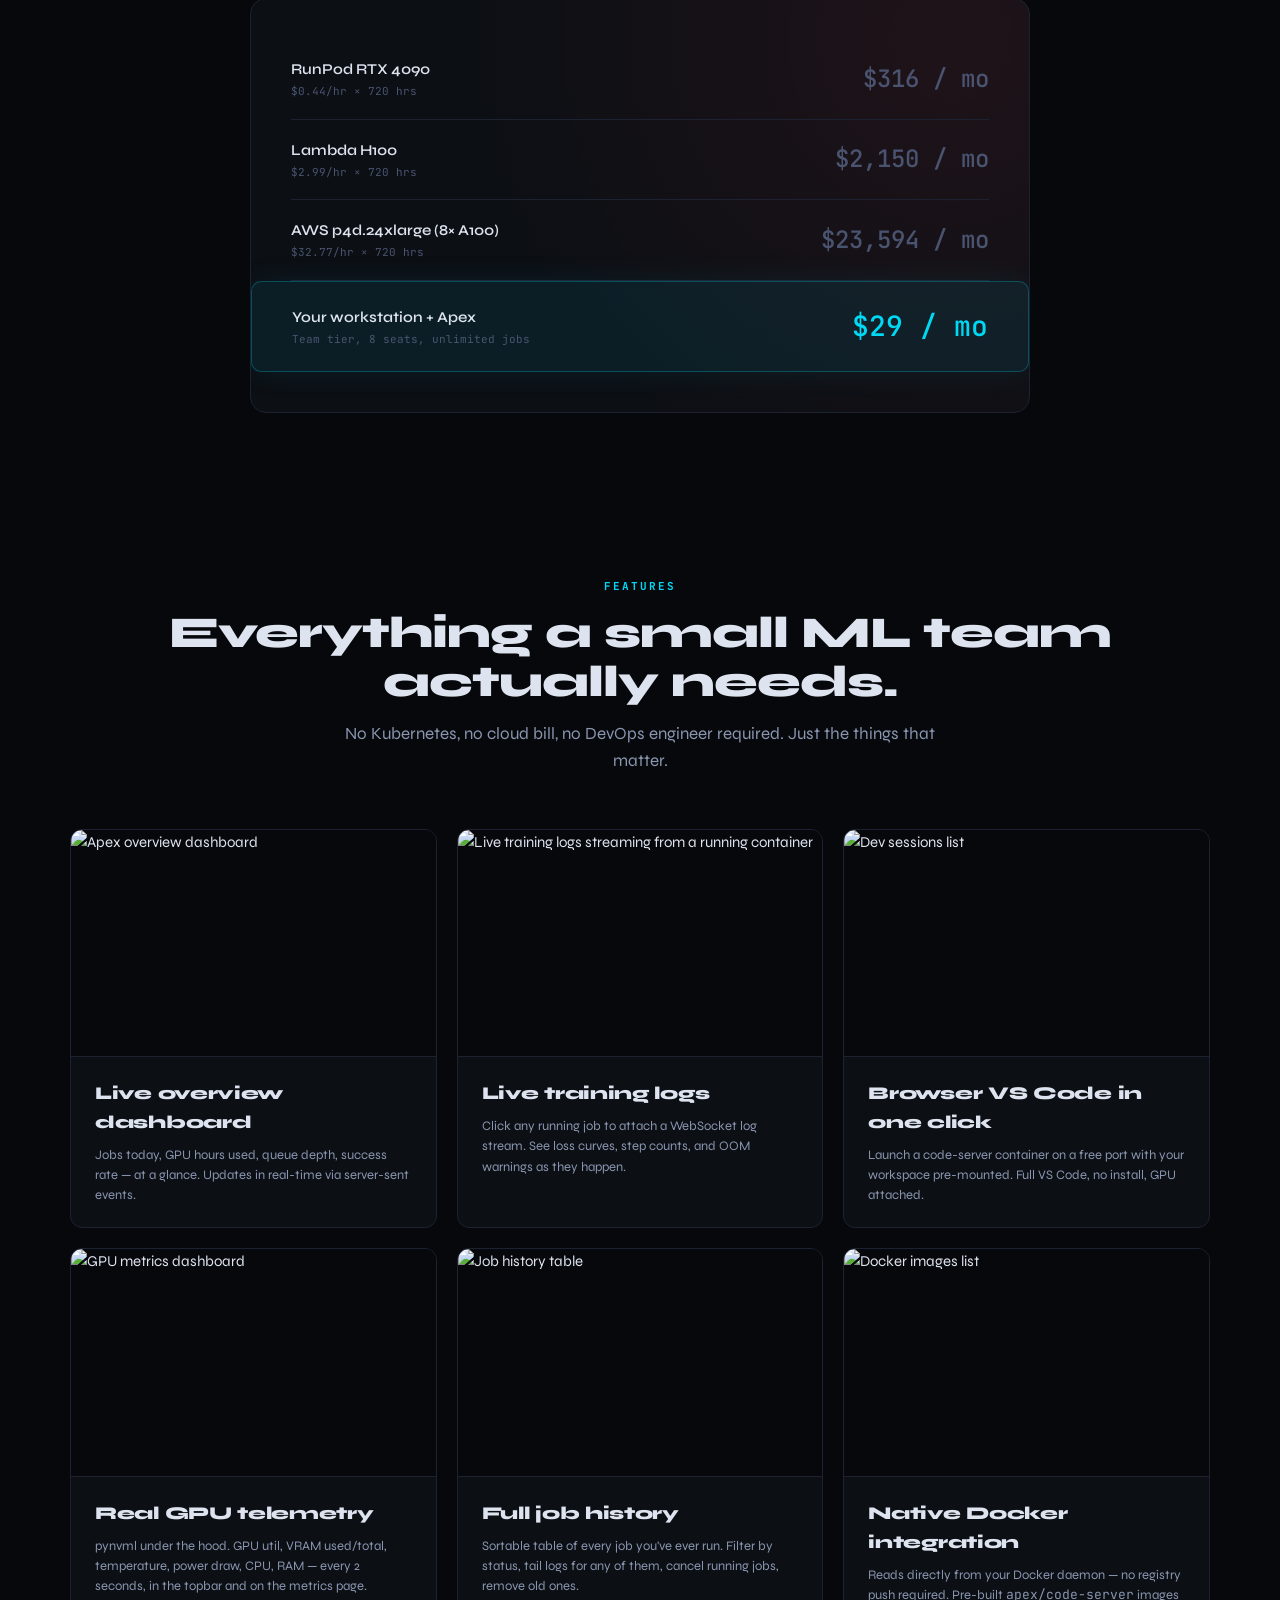
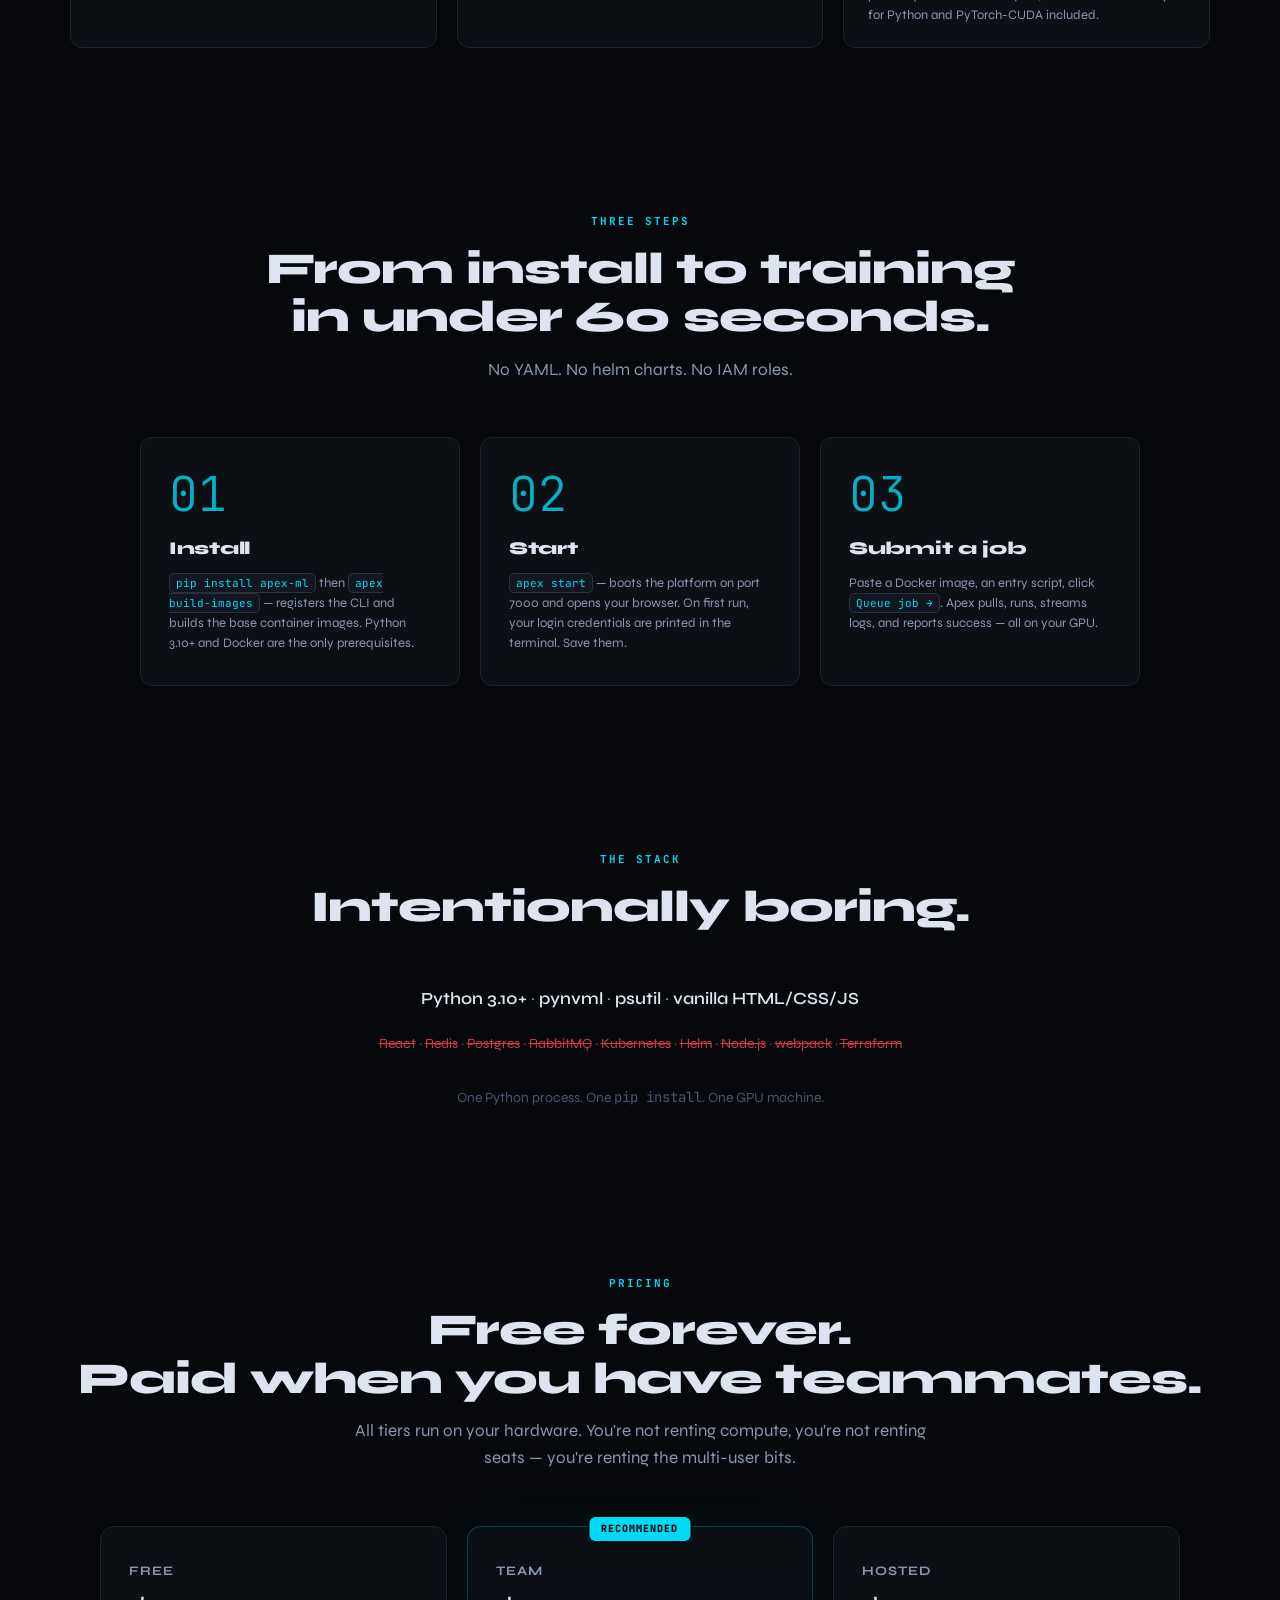
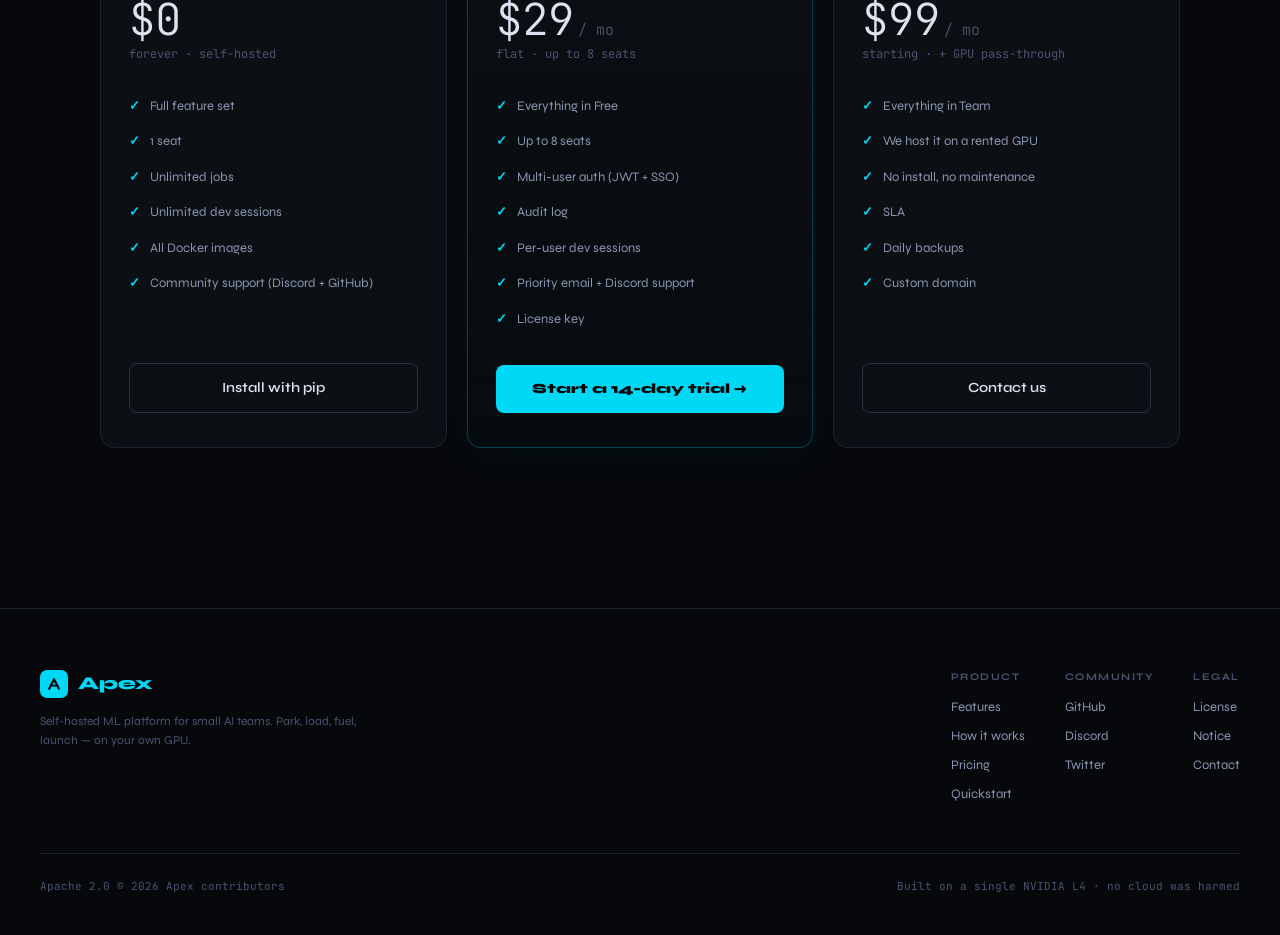
==== commit 666dfe30: "Add apex build-images command and bundle Dockerfiles in package - Dockerfiles now bundled inside pip" ====
--- a/website/index.html
+++ b/website/index.html
@@ -326,7 +326,7 @@
       <div class="step">
         <div class="step-num">01</div>
         <h3>Install</h3>
-        <p><code>pip install apex-ml</code> — registers the <code>apex</code> CLI. Python 3.10+ and a running Docker daemon are the only prerequisites.</p>
+        <p><code>pip install apex-ml</code> then <code>apex build-images</code> — registers the CLI and builds the base container images. Python 3.10+ and Docker are the only prerequisites.</p>
       </div>
       <div class="step">
         <div class="step-num">02</div>
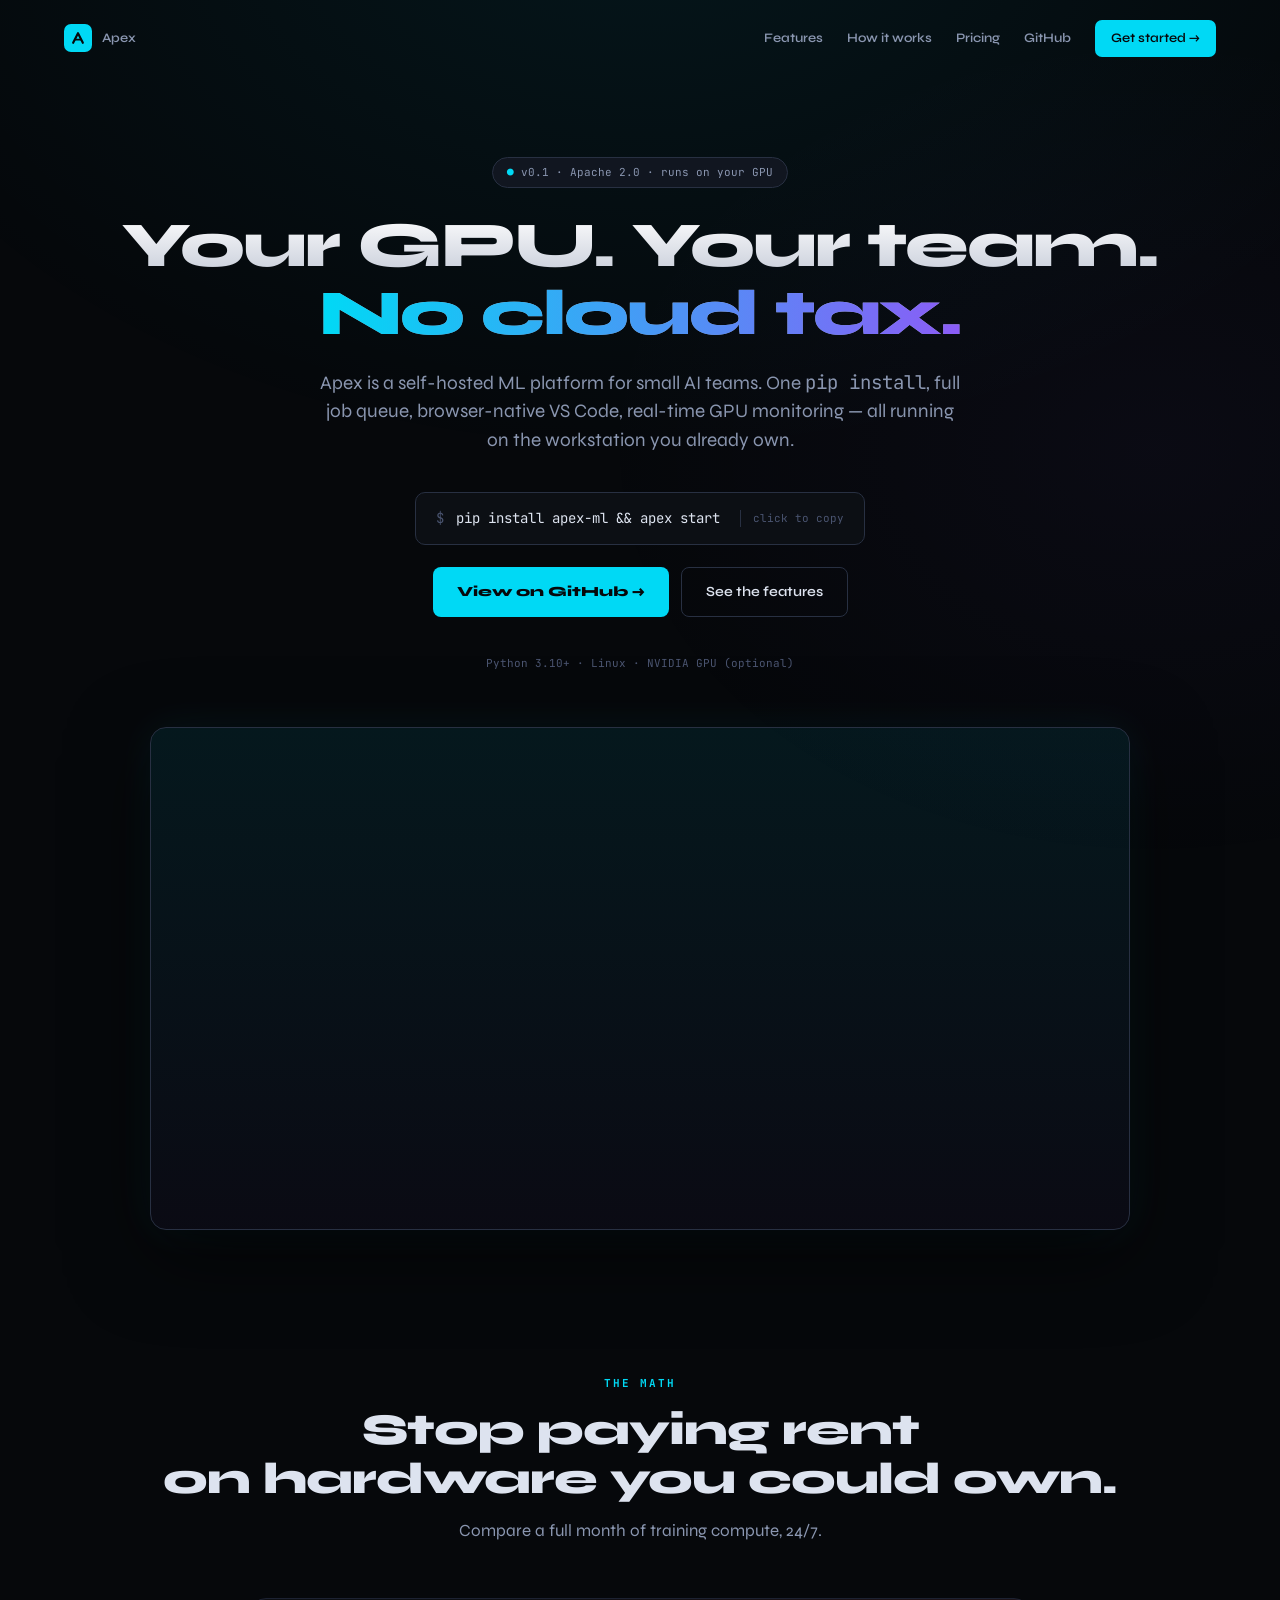
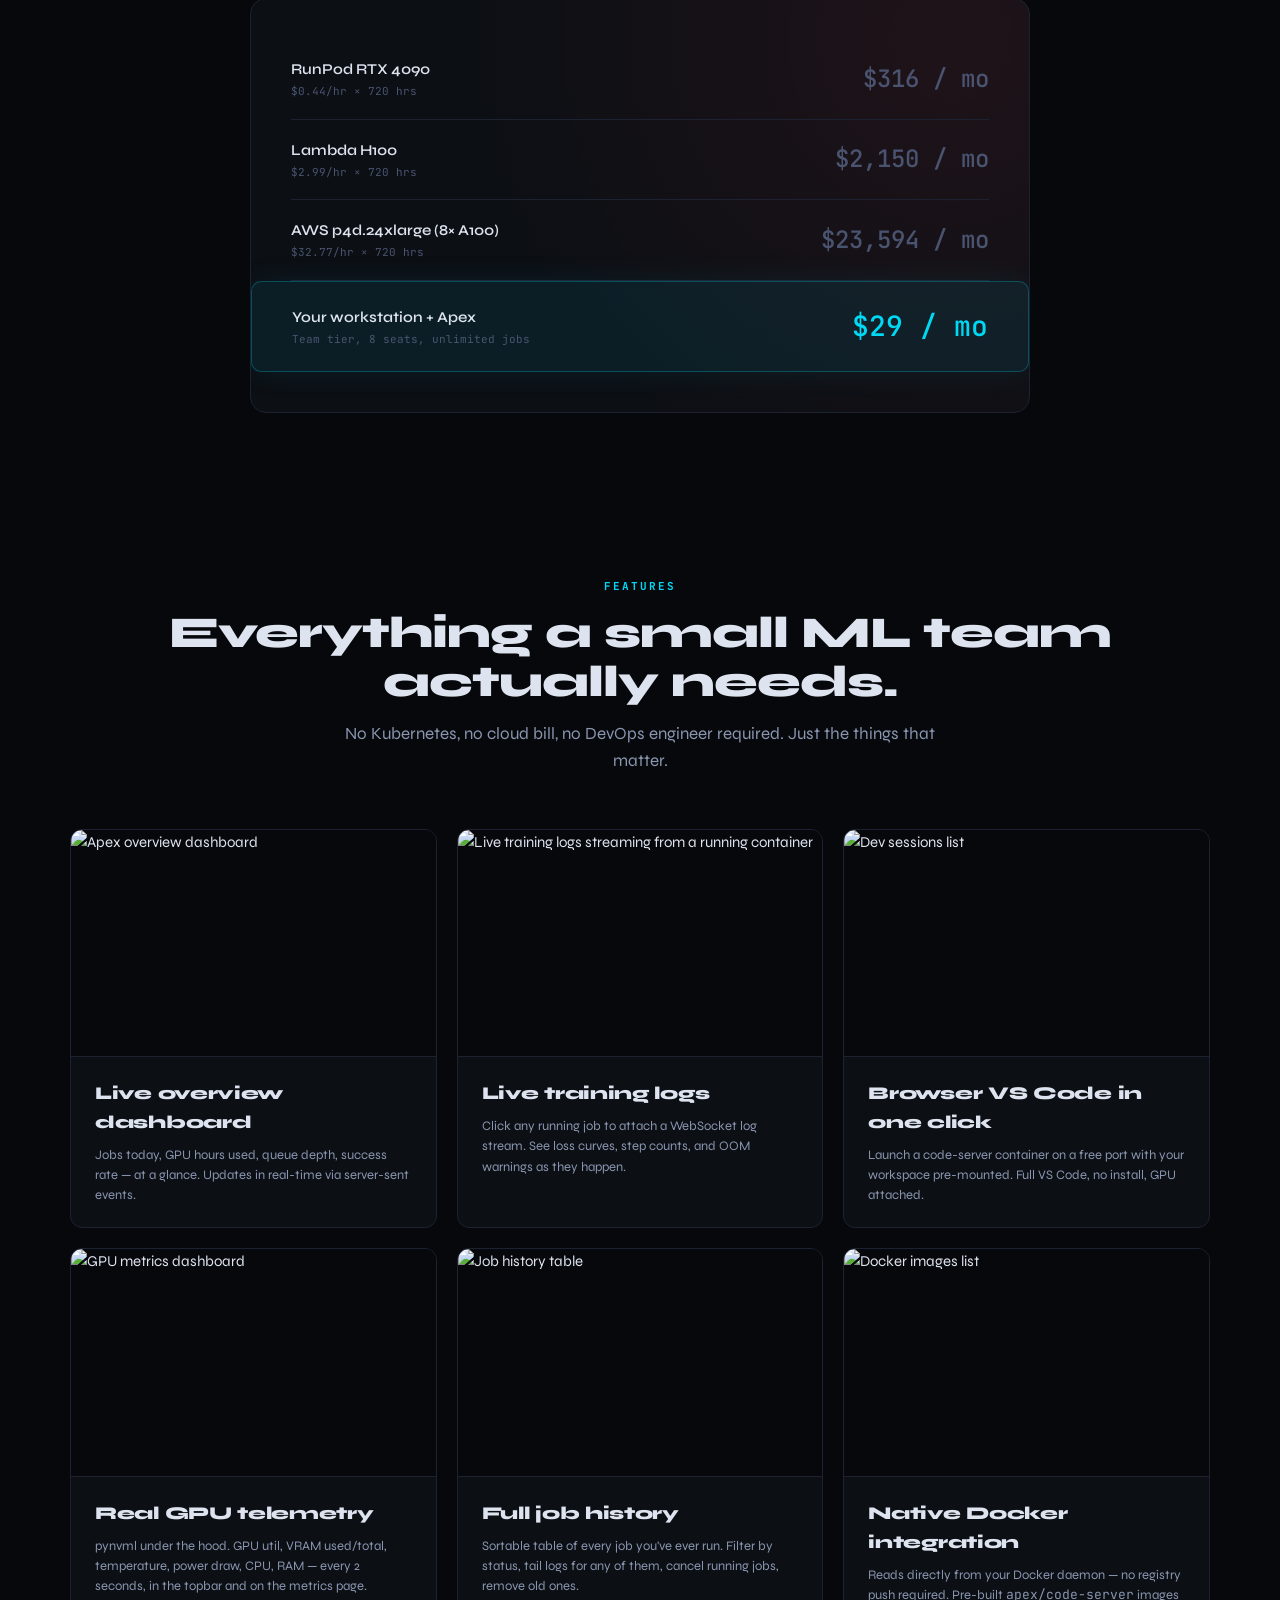
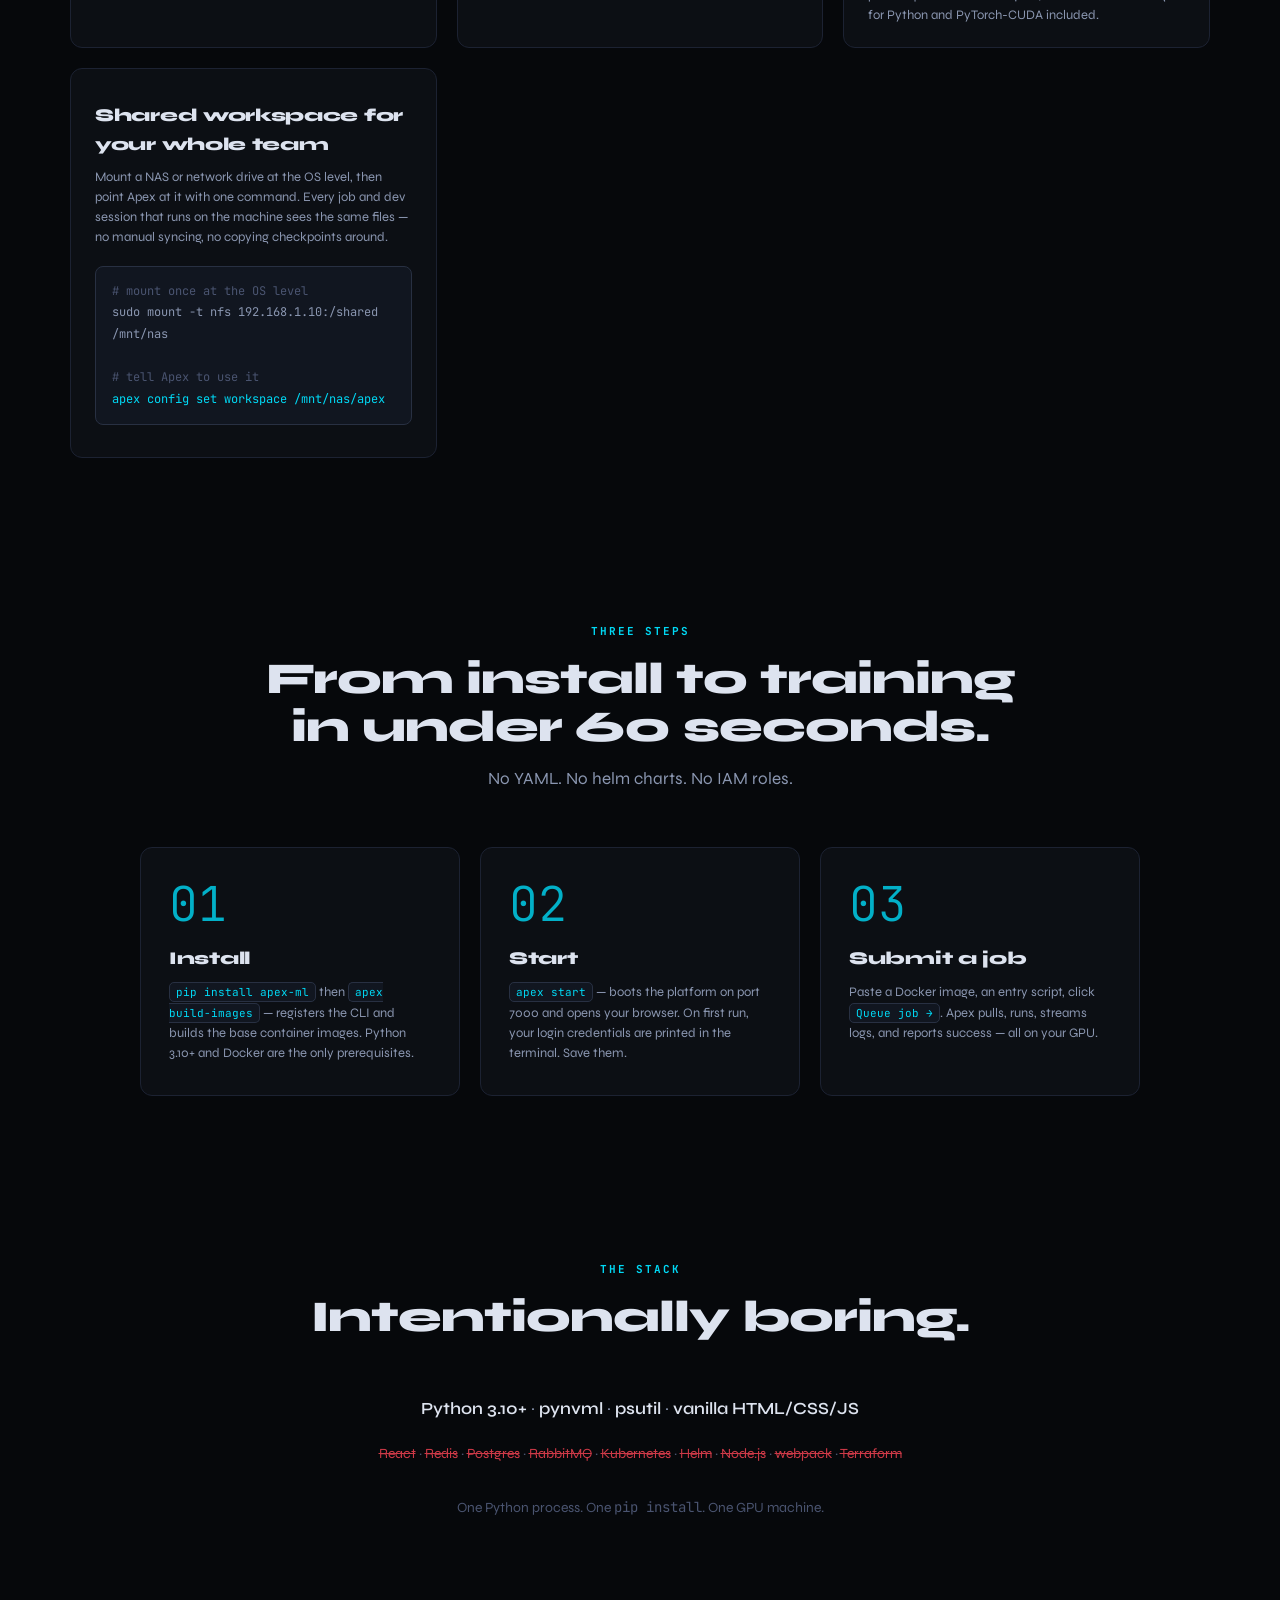
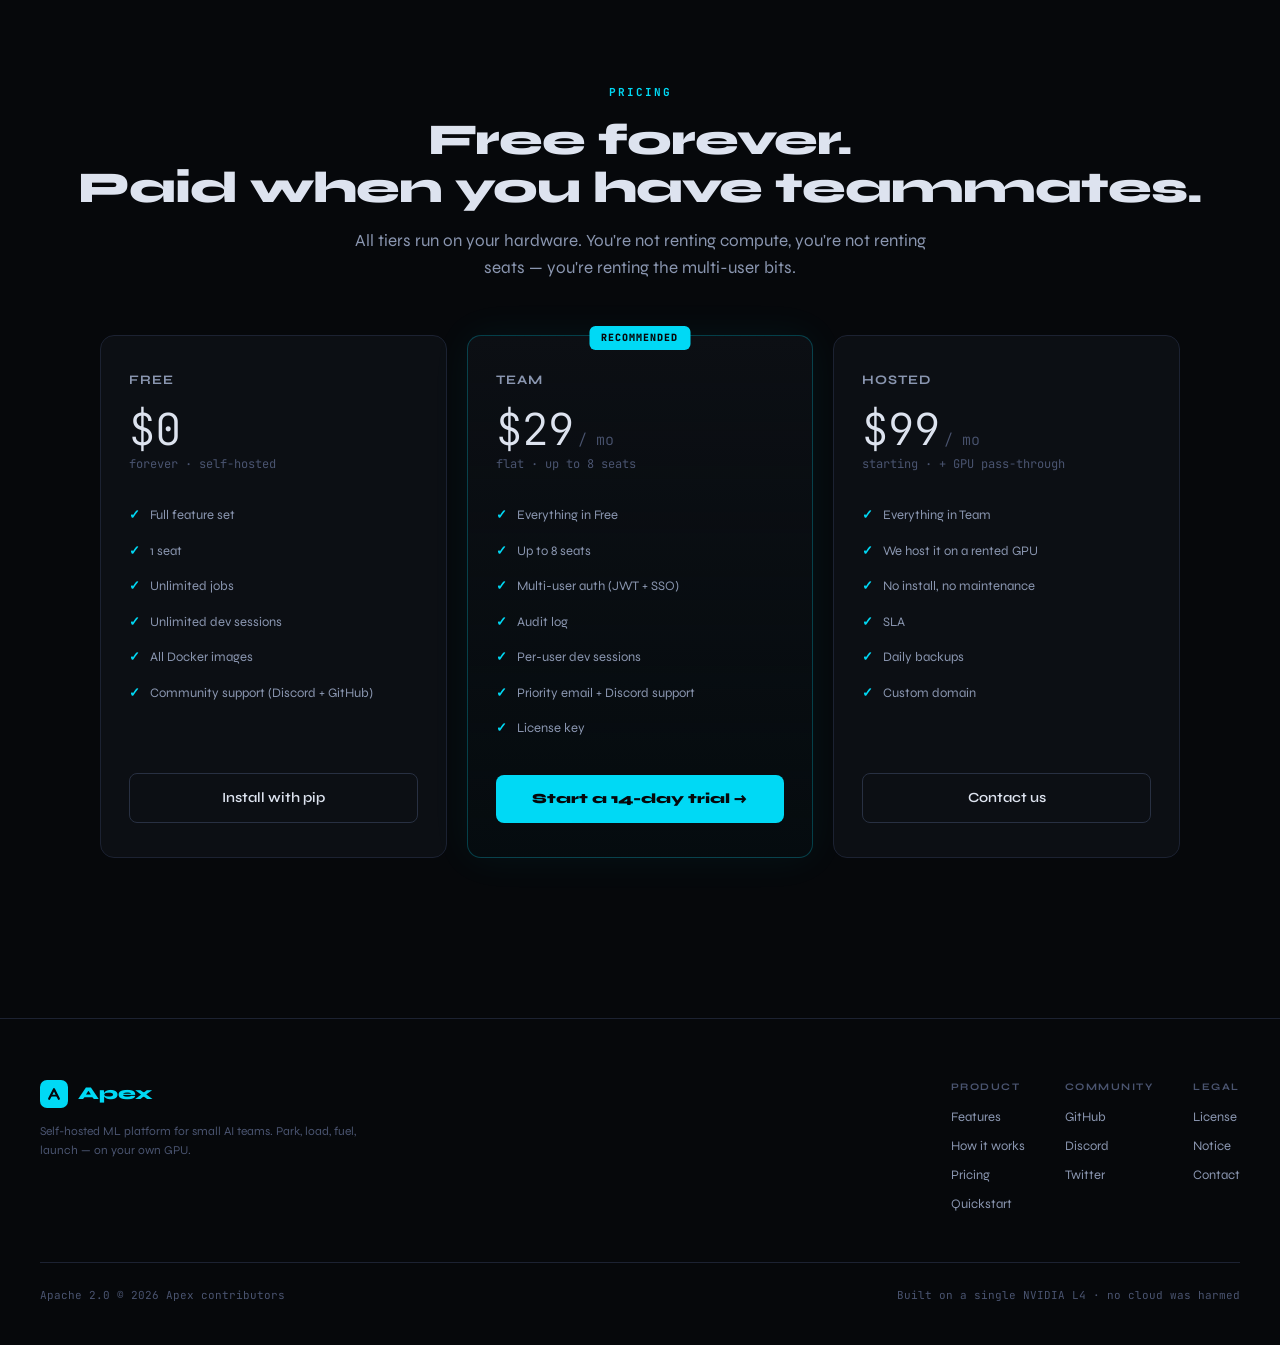
==== commit 6a844234: "Add shared workspace support and apex config command - apex config show/set lets users change worksp" ====
--- a/website/index.html
+++ b/website/index.html
@@ -310,6 +310,20 @@
         </div>
       </div>
 
+      <div class="feature">
+        <div class="feature-body" style="padding:32px 24px">
+          <h3>Shared workspace for your whole team</h3>
+          <p>Mount a NAS or network drive at the OS level, then point Apex at it with one command. Every job and dev session that runs on the machine sees the same files — no manual syncing, no copying checkpoints around.</p>
+          <div style="margin-top:18px;padding:14px 16px;background:var(--bg3);border:1px solid var(--border2);border-radius:8px;font-family:'JetBrains Mono',monospace;font-size:12px;line-height:1.8;color:var(--text2)">
+            <span style="color:var(--text3)"># mount once at the OS level</span><br/>
+            sudo mount -t nfs 192.168.1.10:/shared /mnt/nas<br/>
+            <br/>
+            <span style="color:var(--text3)"># tell Apex to use it</span><br/>
+            <span style="color:var(--accent)">apex config set workspace /mnt/nas/apex</span>
+          </div>
+        </div>
+      </div>
+
     </div>
   </div>
 </section>
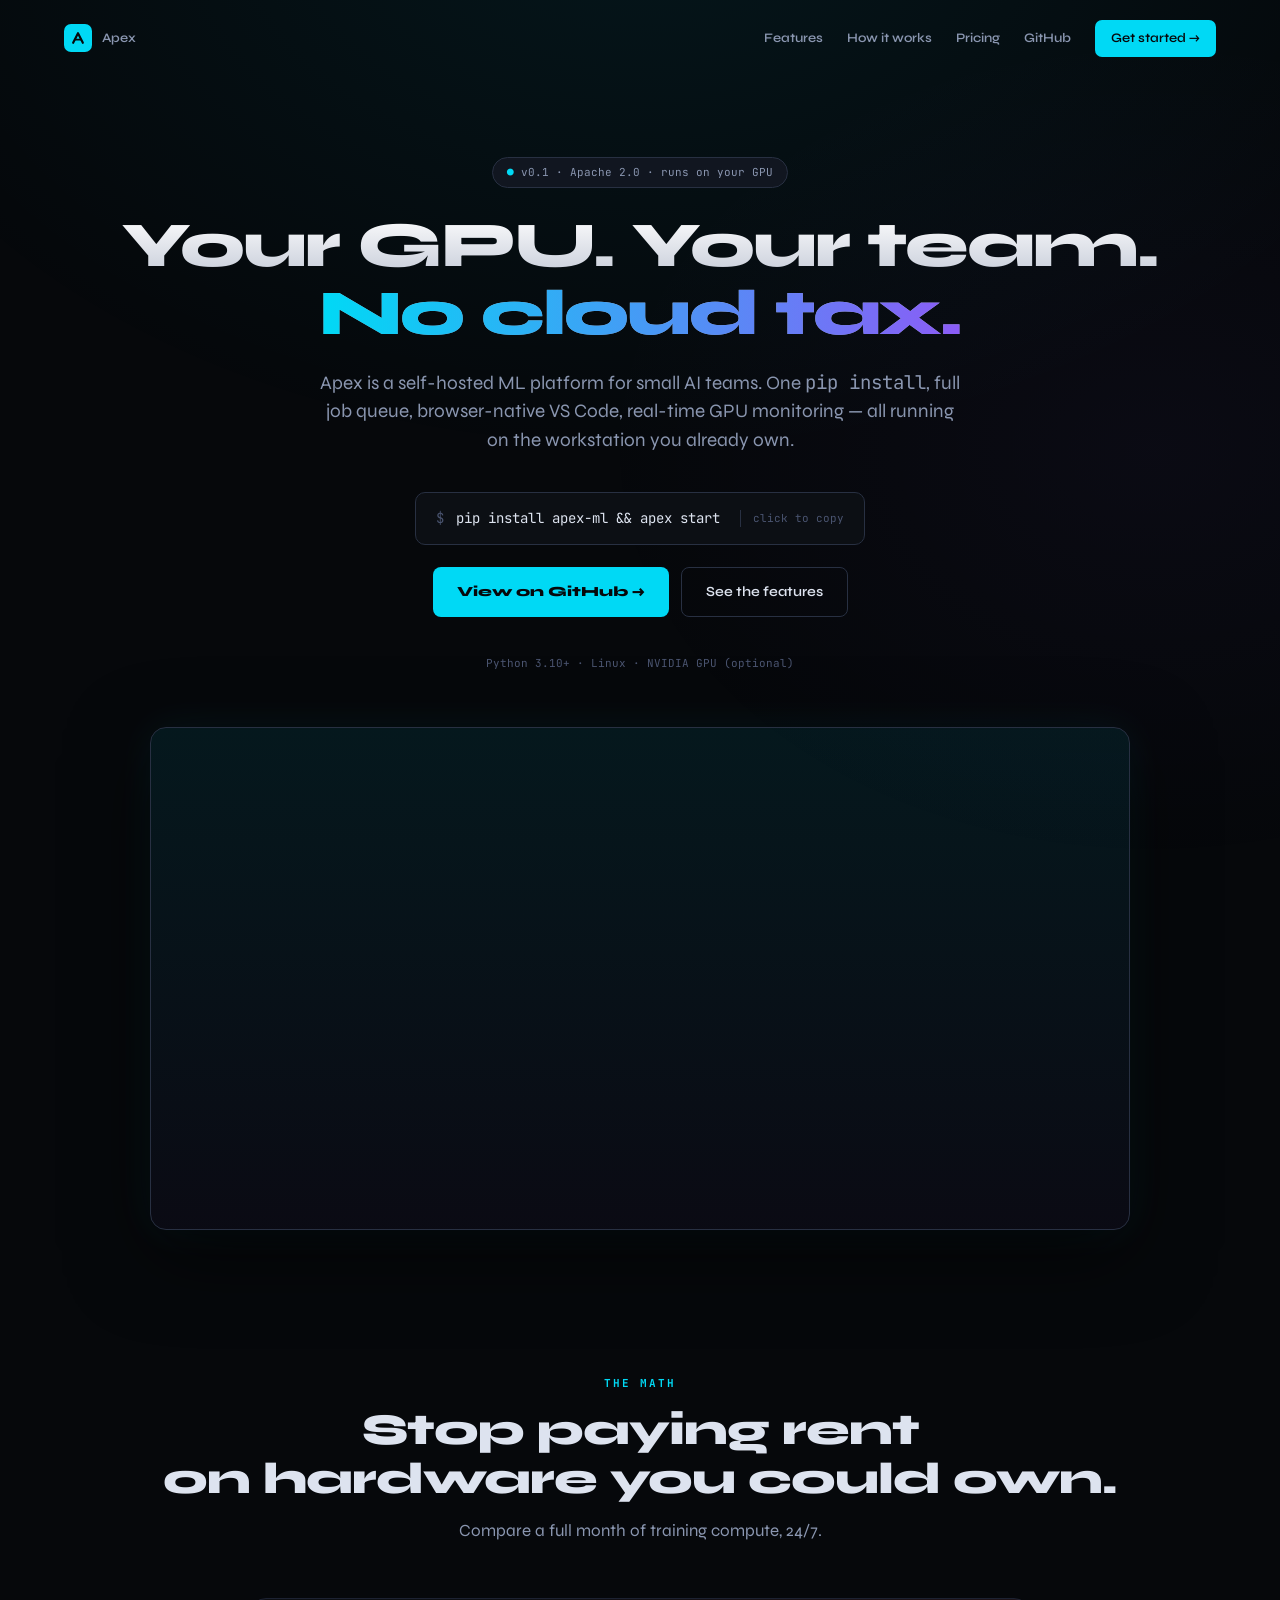
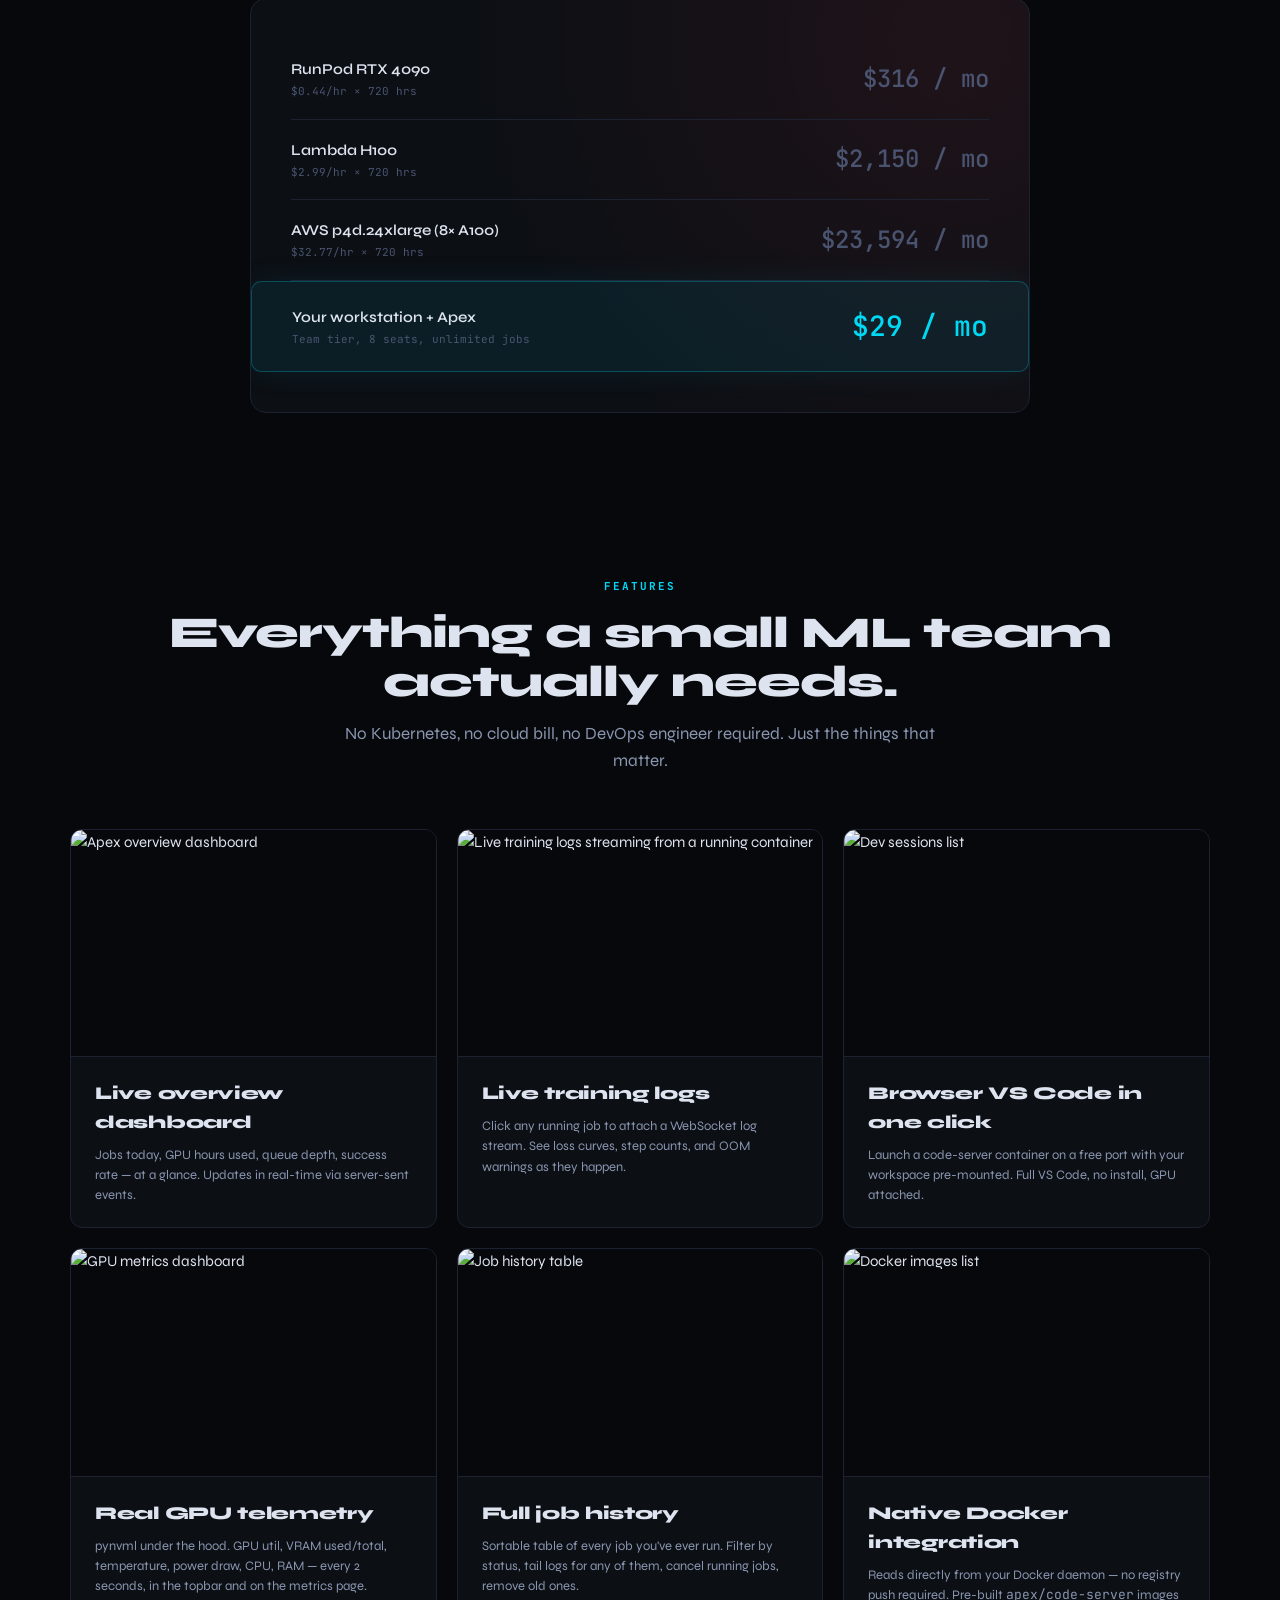
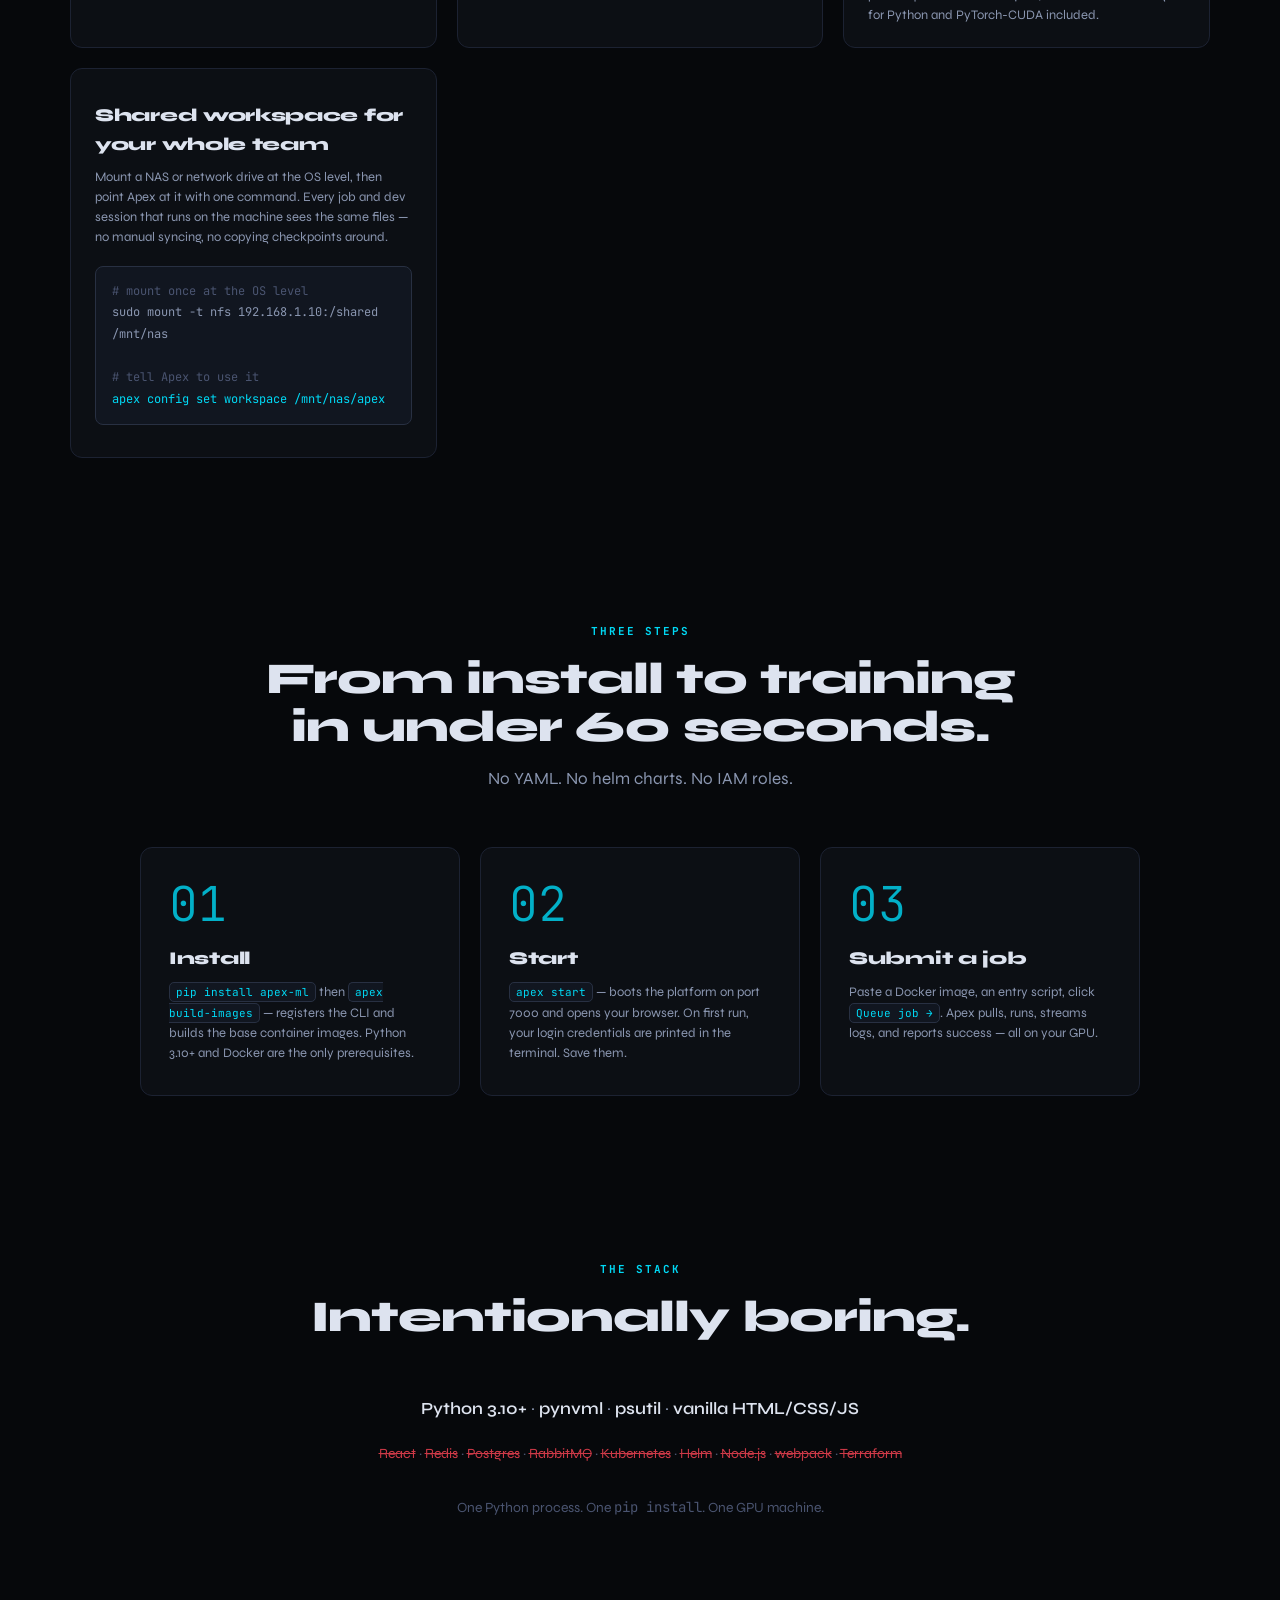
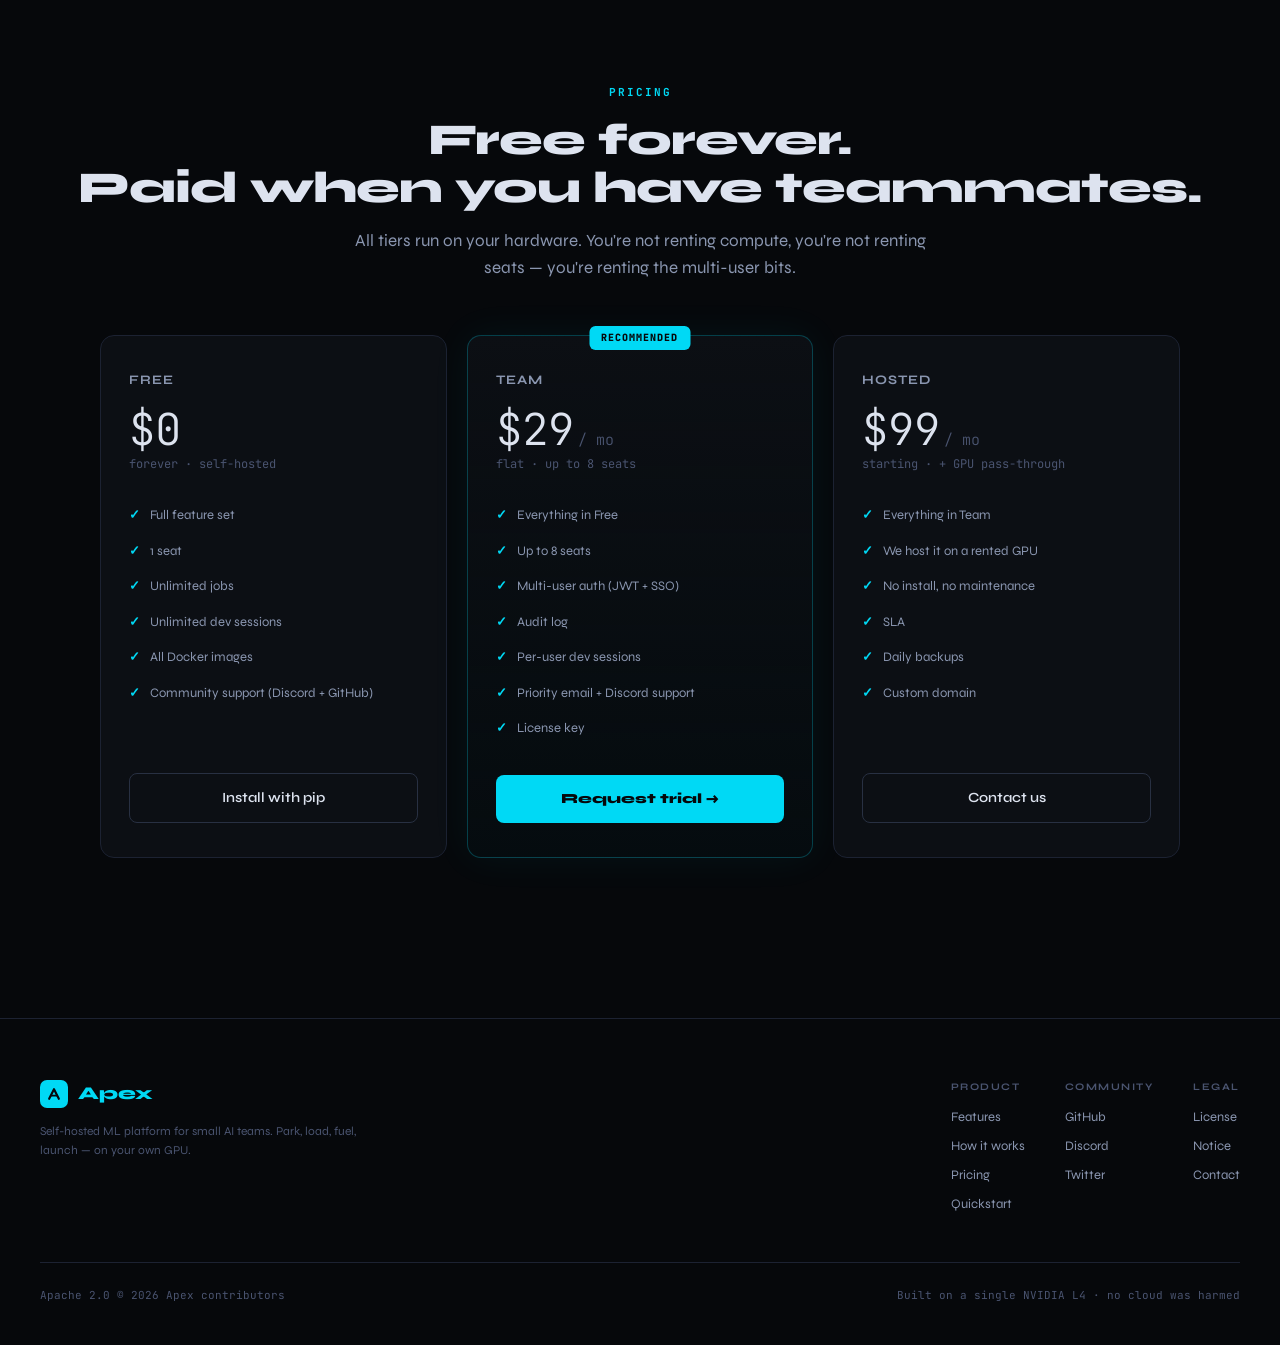
==== commit d237c8e5: "Replace dead trial link and placeholder email with apexhq.dev@gmail.com" ====
--- a/website/index.html
+++ b/website/index.html
@@ -417,7 +417,7 @@
           <li>Priority email + Discord support</li>
           <li>License key</li>
         </ul>
-        <a href="https://github.com/apexhq-dev/apex#team-tier" class="btn-primary">Start a 14-day trial →</a>
+        <a href="mailto:apexhq.dev@gmail.com?subject=Team%20Plan%20Trial&body=Hi%2C%20I%27d%20like%20to%20start%20a%2014-day%20trial%20of%20the%20Team%20plan." class="btn-primary">Request trial →</a>
       </div>
 
       <div class="tier">
@@ -432,7 +432,7 @@
           <li>Daily backups</li>
           <li>Custom domain</li>
         </ul>
-        <a href="mailto:hello@tryapex.dev" class="btn-ghost">Contact us</a>
+        <a href="mailto:apexhq.dev@gmail.com" class="btn-ghost">Contact us</a>
       </div>
 
     </div>
@@ -469,7 +469,7 @@
         <h4>Legal</h4>
         <a href="https://github.com/apexhq-dev/apex/blob/main/LICENSE">License</a>
         <a href="https://github.com/apexhq-dev/apex/blob/main/NOTICE">Notice</a>
-        <a href="mailto:hello@tryapex.dev">Contact</a>
+        <a href="mailto:apexhq.dev@gmail.com">Contact</a>
       </div>
     </div>
   </div>
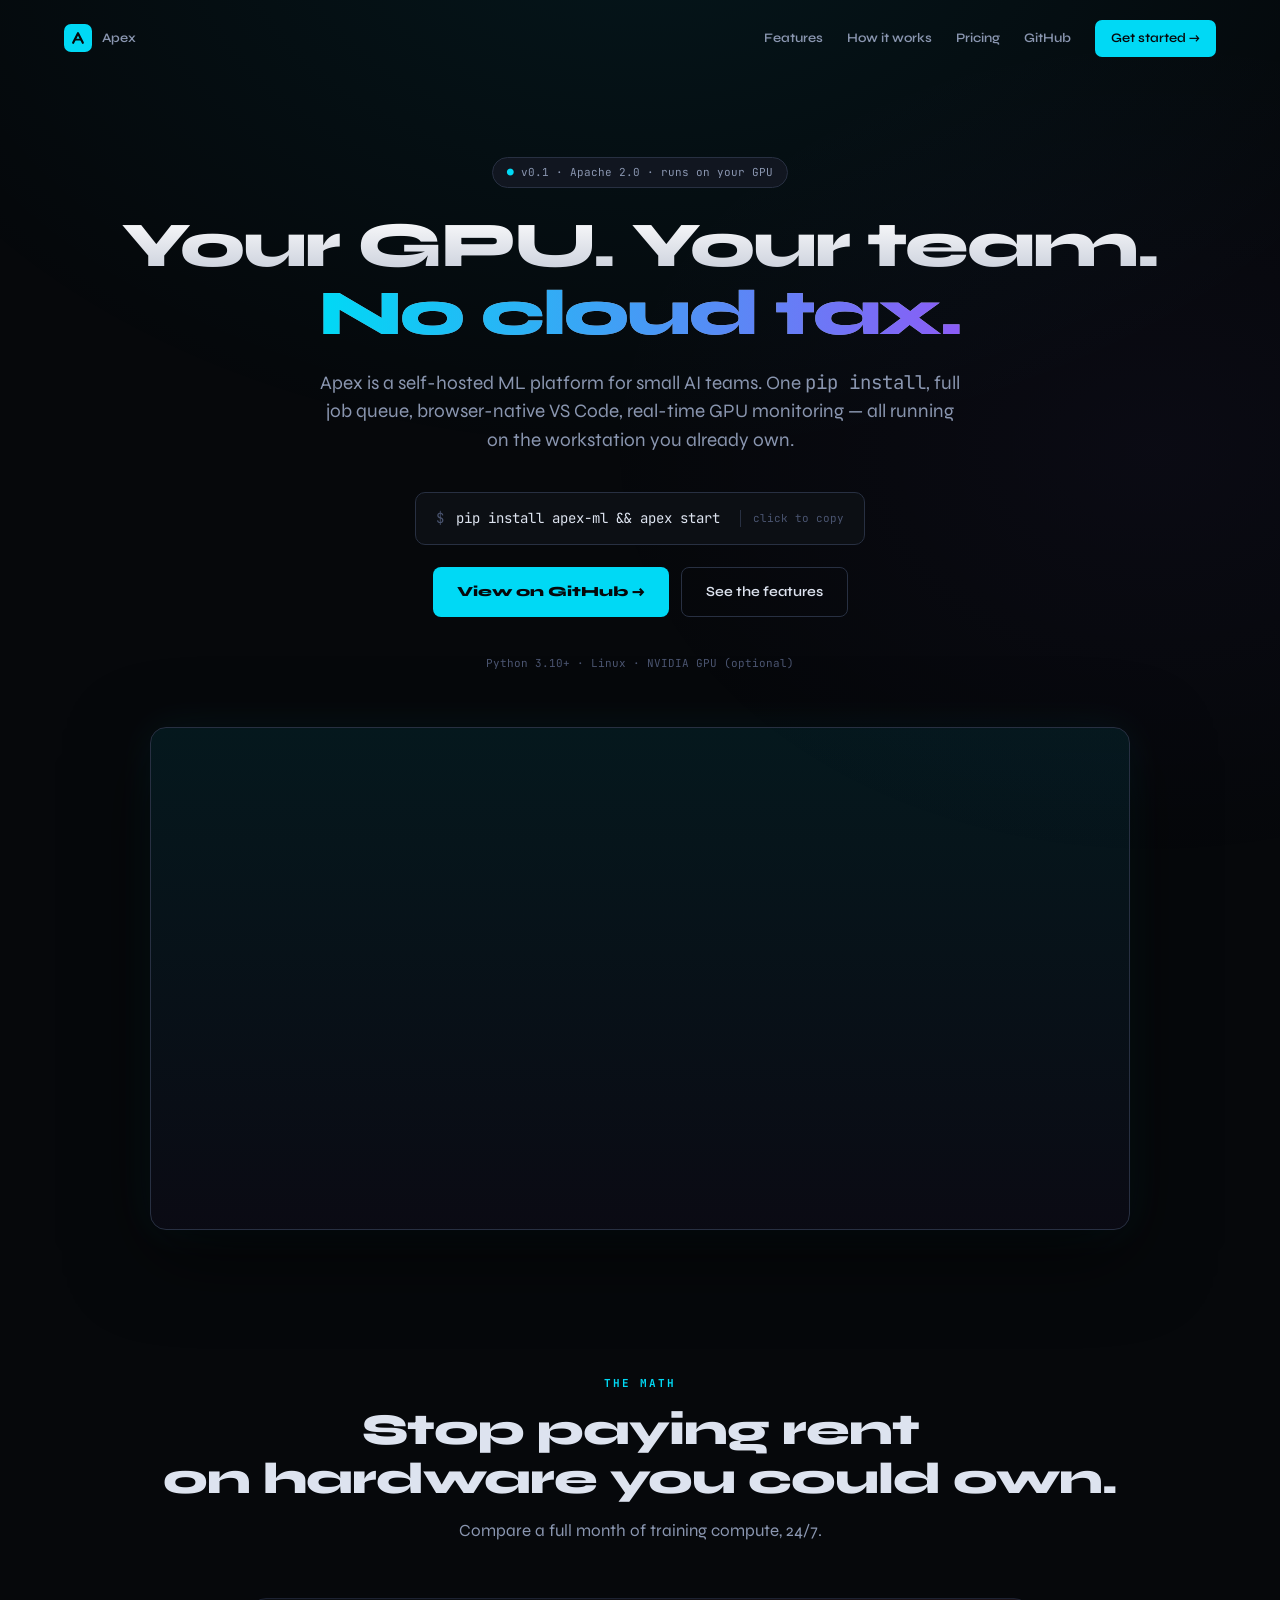
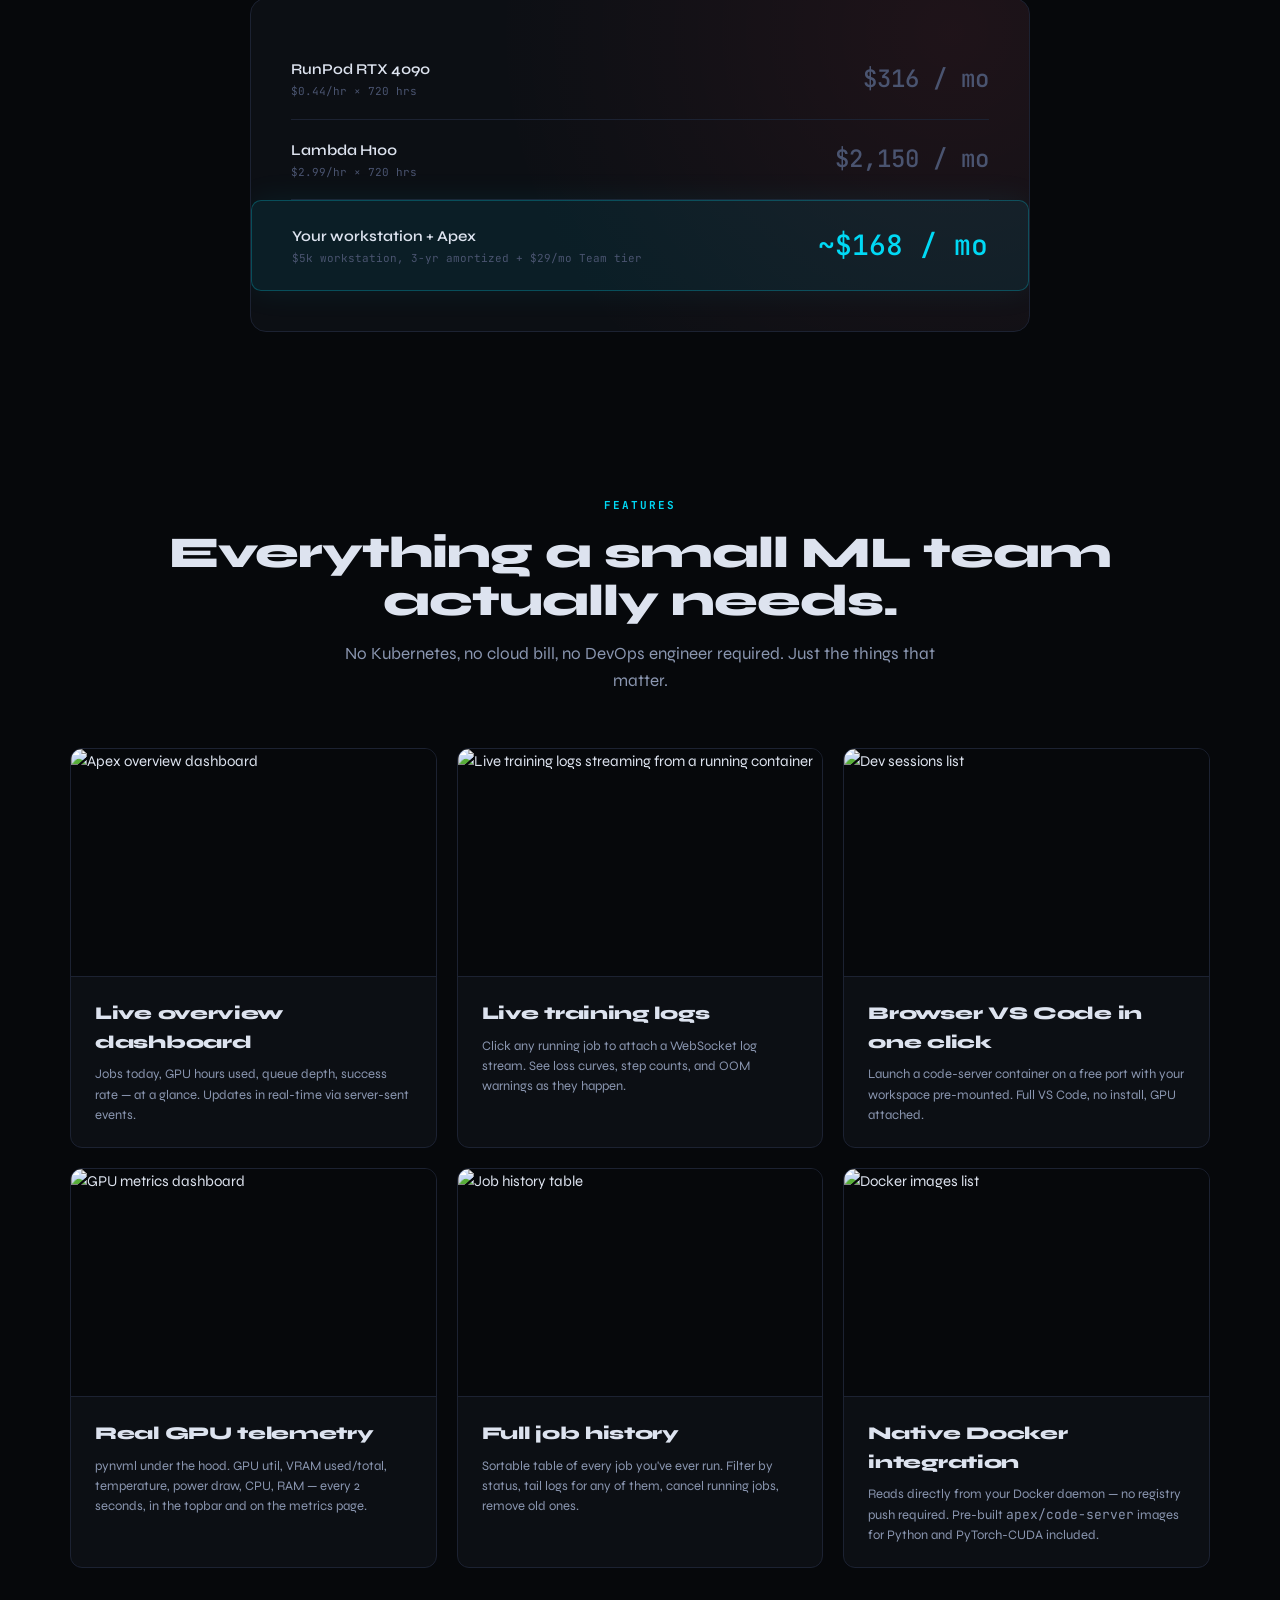
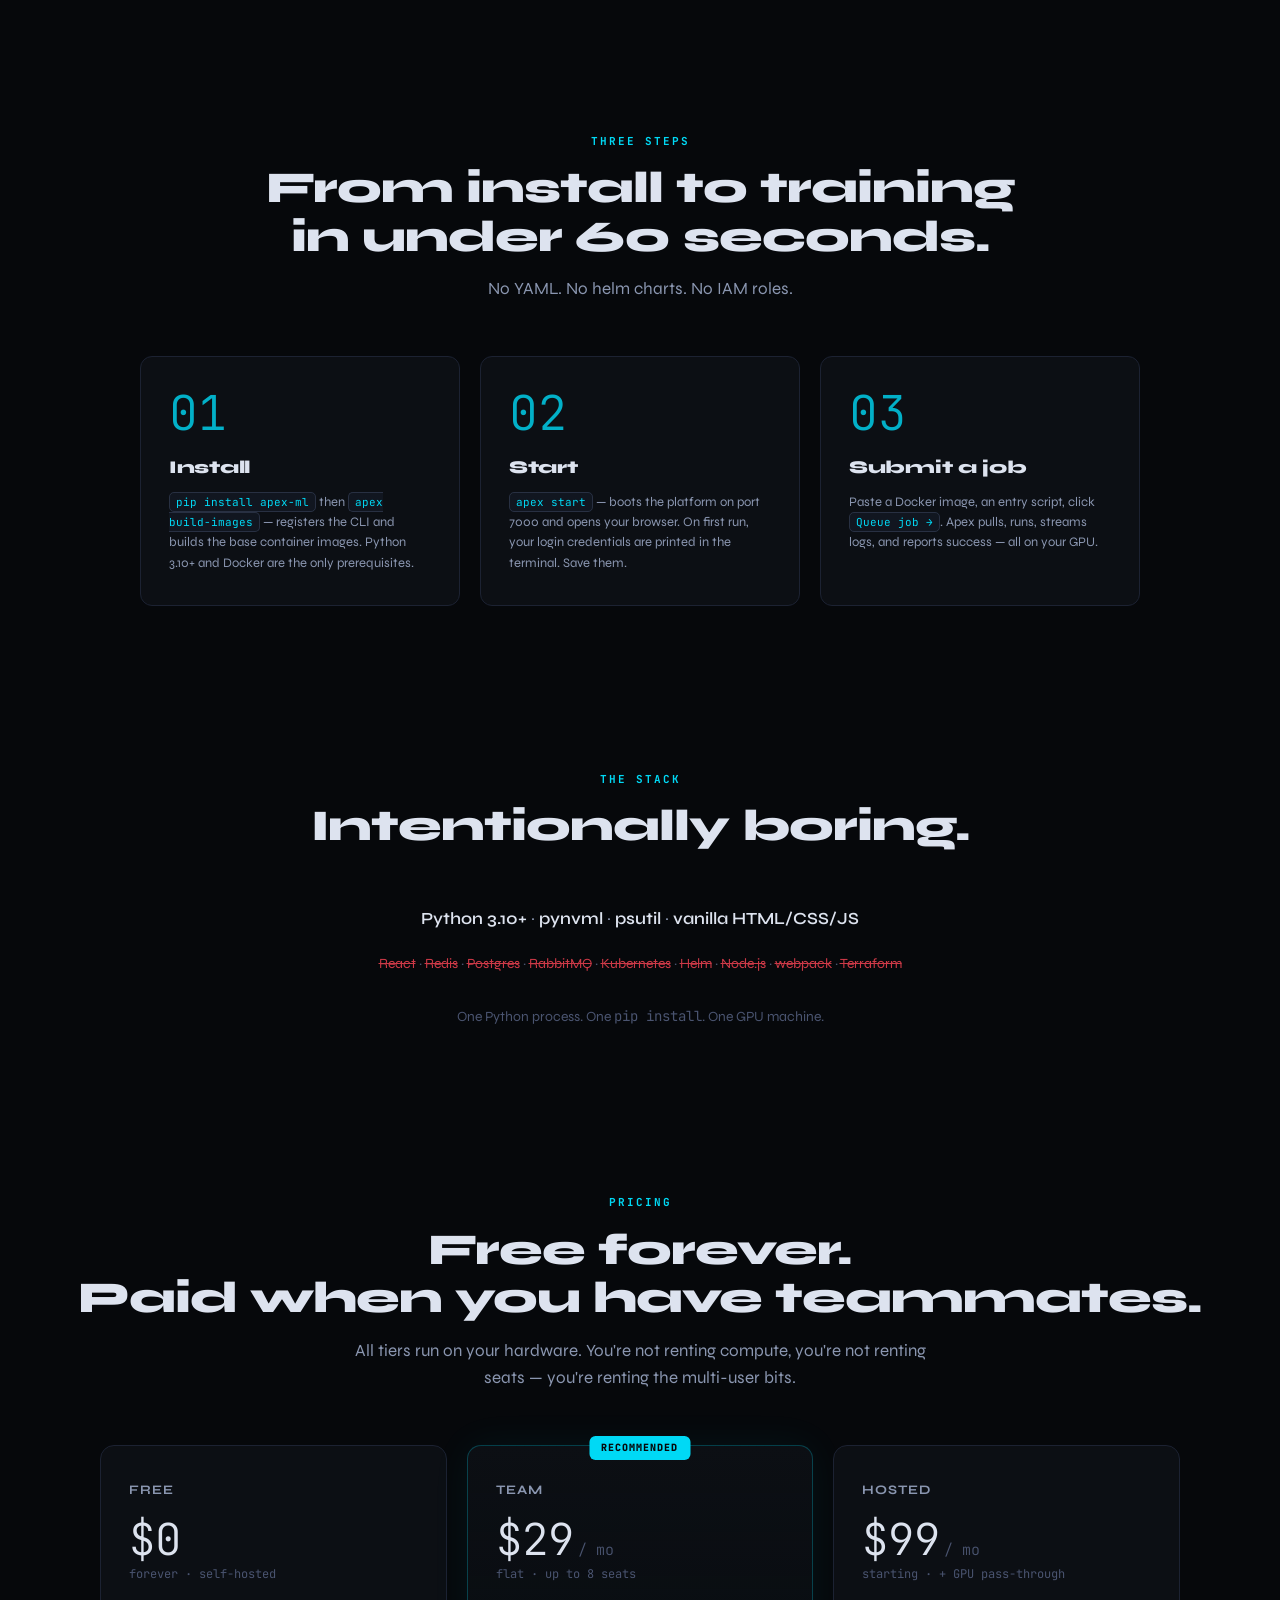
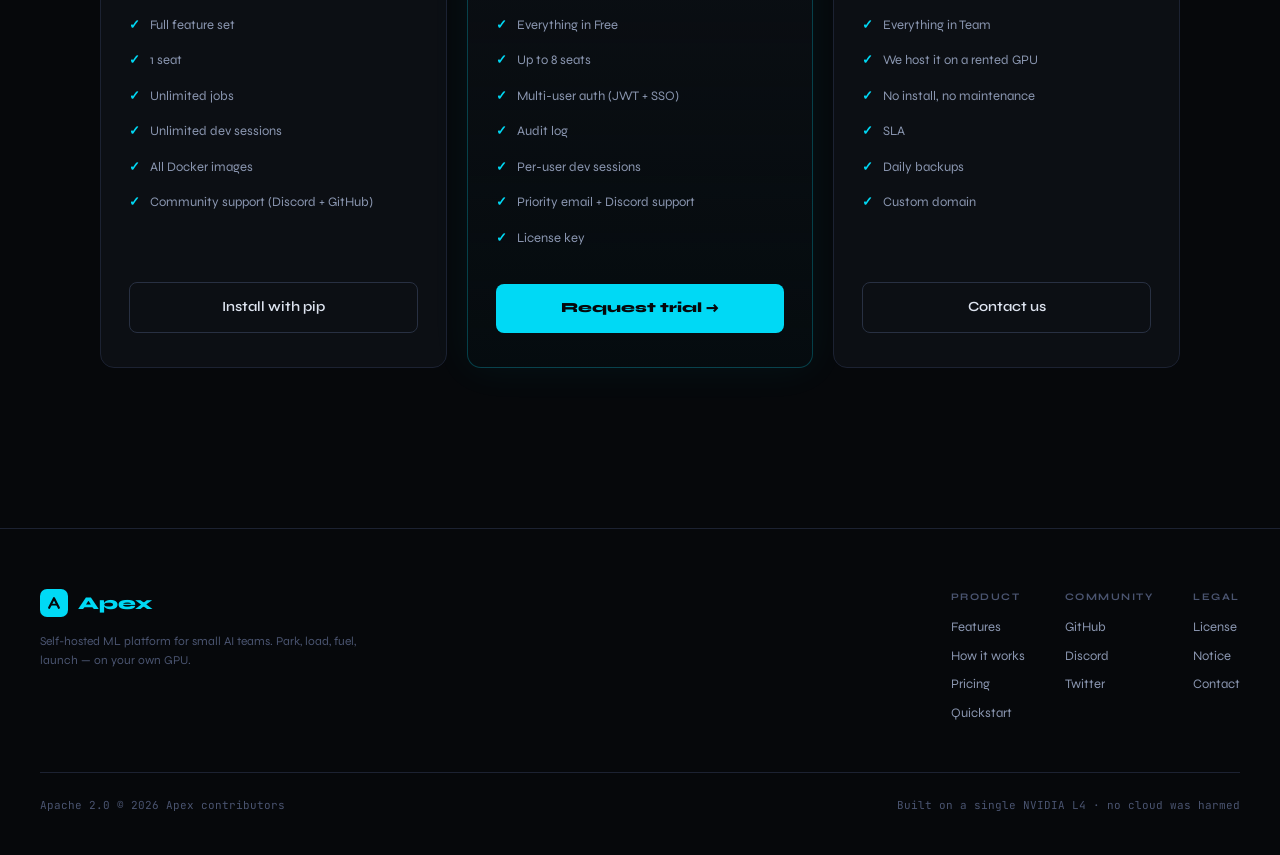
==== commit 7987d797: "Website: remove shared workspace section, fix misleading cost math - Drop the "Shared workspace for " ====
--- a/website/index.html
+++ b/website/index.html
@@ -234,19 +234,12 @@
         </div>
         <div class="math-price">$2,150 / mo</div>
       </div>
-      <div class="math-row">
-        <div class="math-label">
-          AWS p4d.24xlarge (8× A100)
-          <span class="sub">$32.77/hr × 720 hrs</span>
-        </div>
-        <div class="math-price">$23,594 / mo</div>
-      </div>
       <div class="math-row winner">
         <div class="math-label">
           Your workstation + Apex
-          <span class="sub">Team tier, 8 seats, unlimited jobs</span>
-        </div>
-        <div class="math-price">$29 / mo</div>
+          <span class="sub">$5k workstation, 3-yr amortized + $29/mo Team tier</span>
+        </div>
+        <div class="math-price">~$168 / mo</div>
       </div>
     </div>
   </div>
@@ -307,20 +300,6 @@
         <div class="feature-body">
           <h3>Native Docker integration</h3>
           <p>Reads directly from your Docker daemon — no registry push required. Pre-built <span class="mono">apex/code-server</span> images for Python and PyTorch-CUDA included.</p>
-        </div>
-      </div>
-
-      <div class="feature">
-        <div class="feature-body" style="padding:32px 24px">
-          <h3>Shared workspace for your whole team</h3>
-          <p>Mount a NAS or network drive at the OS level, then point Apex at it with one command. Every job and dev session that runs on the machine sees the same files — no manual syncing, no copying checkpoints around.</p>
-          <div style="margin-top:18px;padding:14px 16px;background:var(--bg3);border:1px solid var(--border2);border-radius:8px;font-family:'JetBrains Mono',monospace;font-size:12px;line-height:1.8;color:var(--text2)">
-            <span style="color:var(--text3)"># mount once at the OS level</span><br/>
-            sudo mount -t nfs 192.168.1.10:/shared /mnt/nas<br/>
-            <br/>
-            <span style="color:var(--text3)"># tell Apex to use it</span><br/>
-            <span style="color:var(--accent)">apex config set workspace /mnt/nas/apex</span>
-          </div>
         </div>
       </div>
 
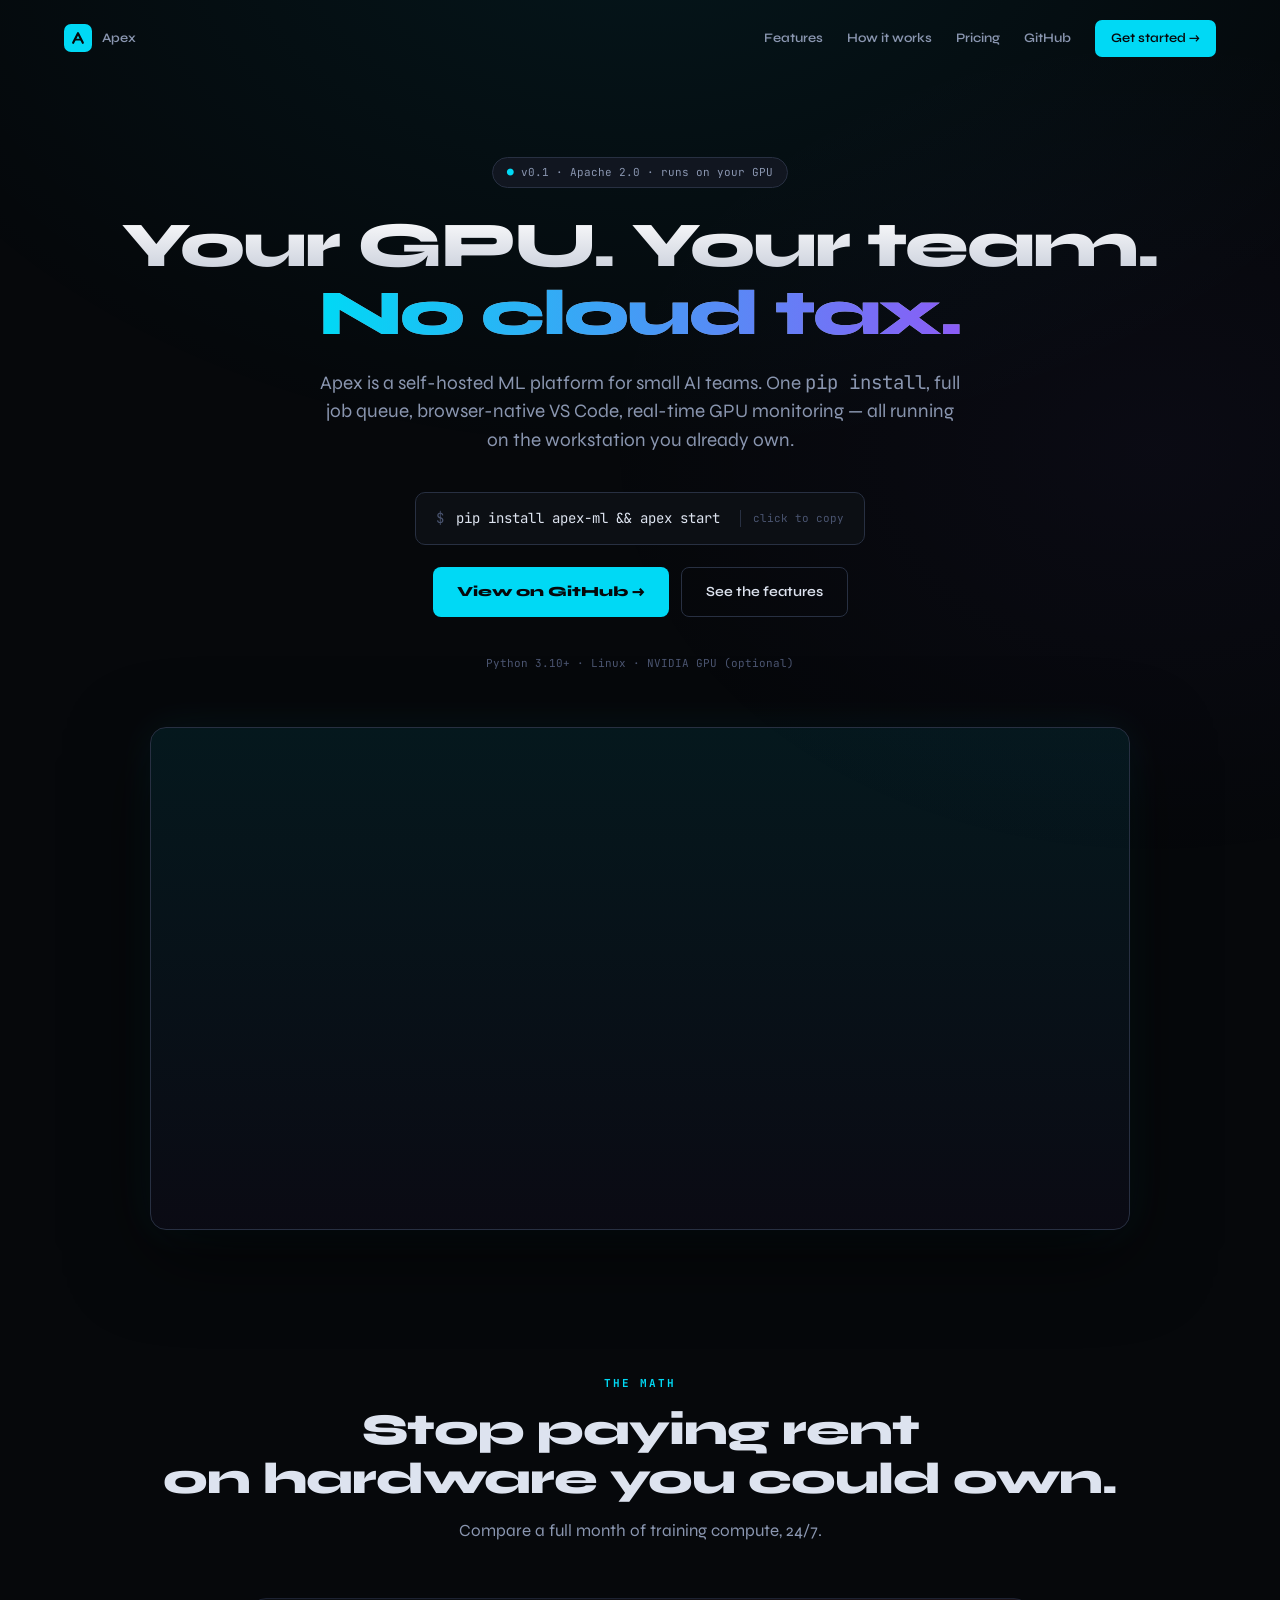
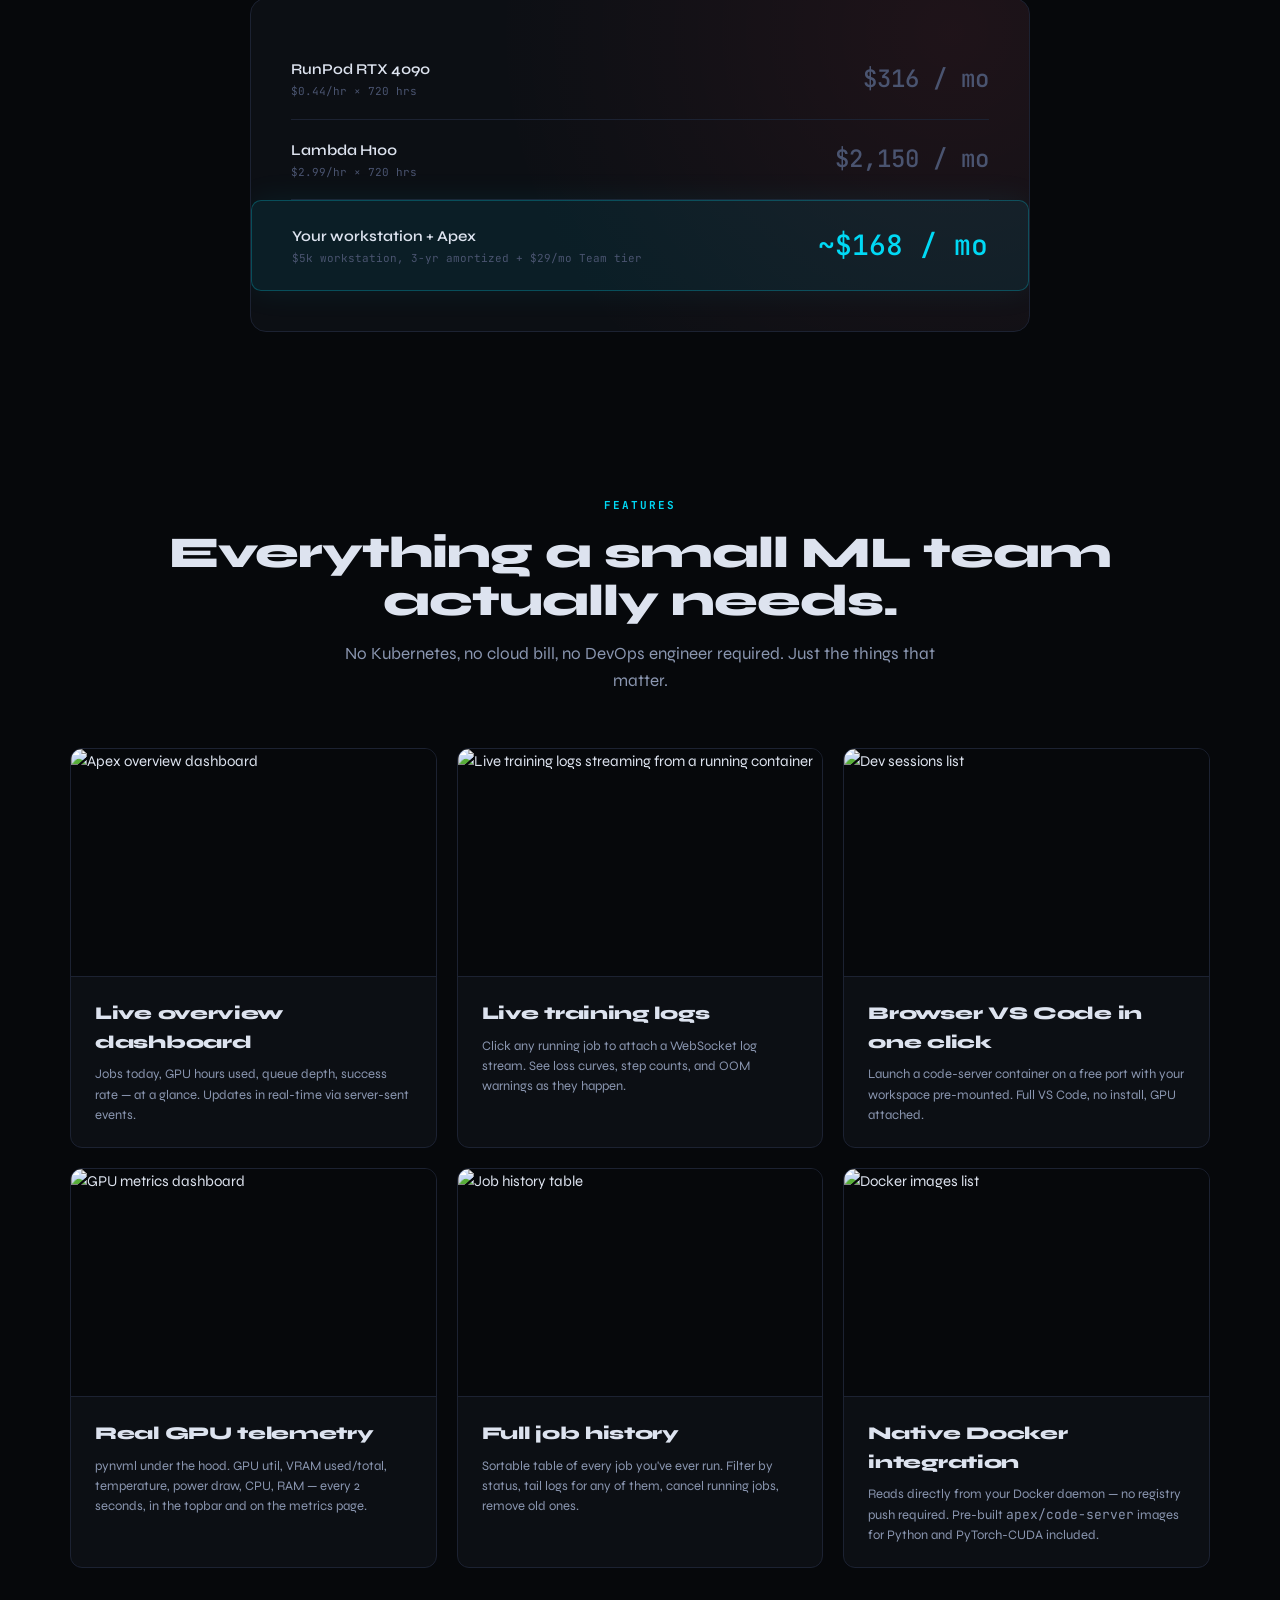
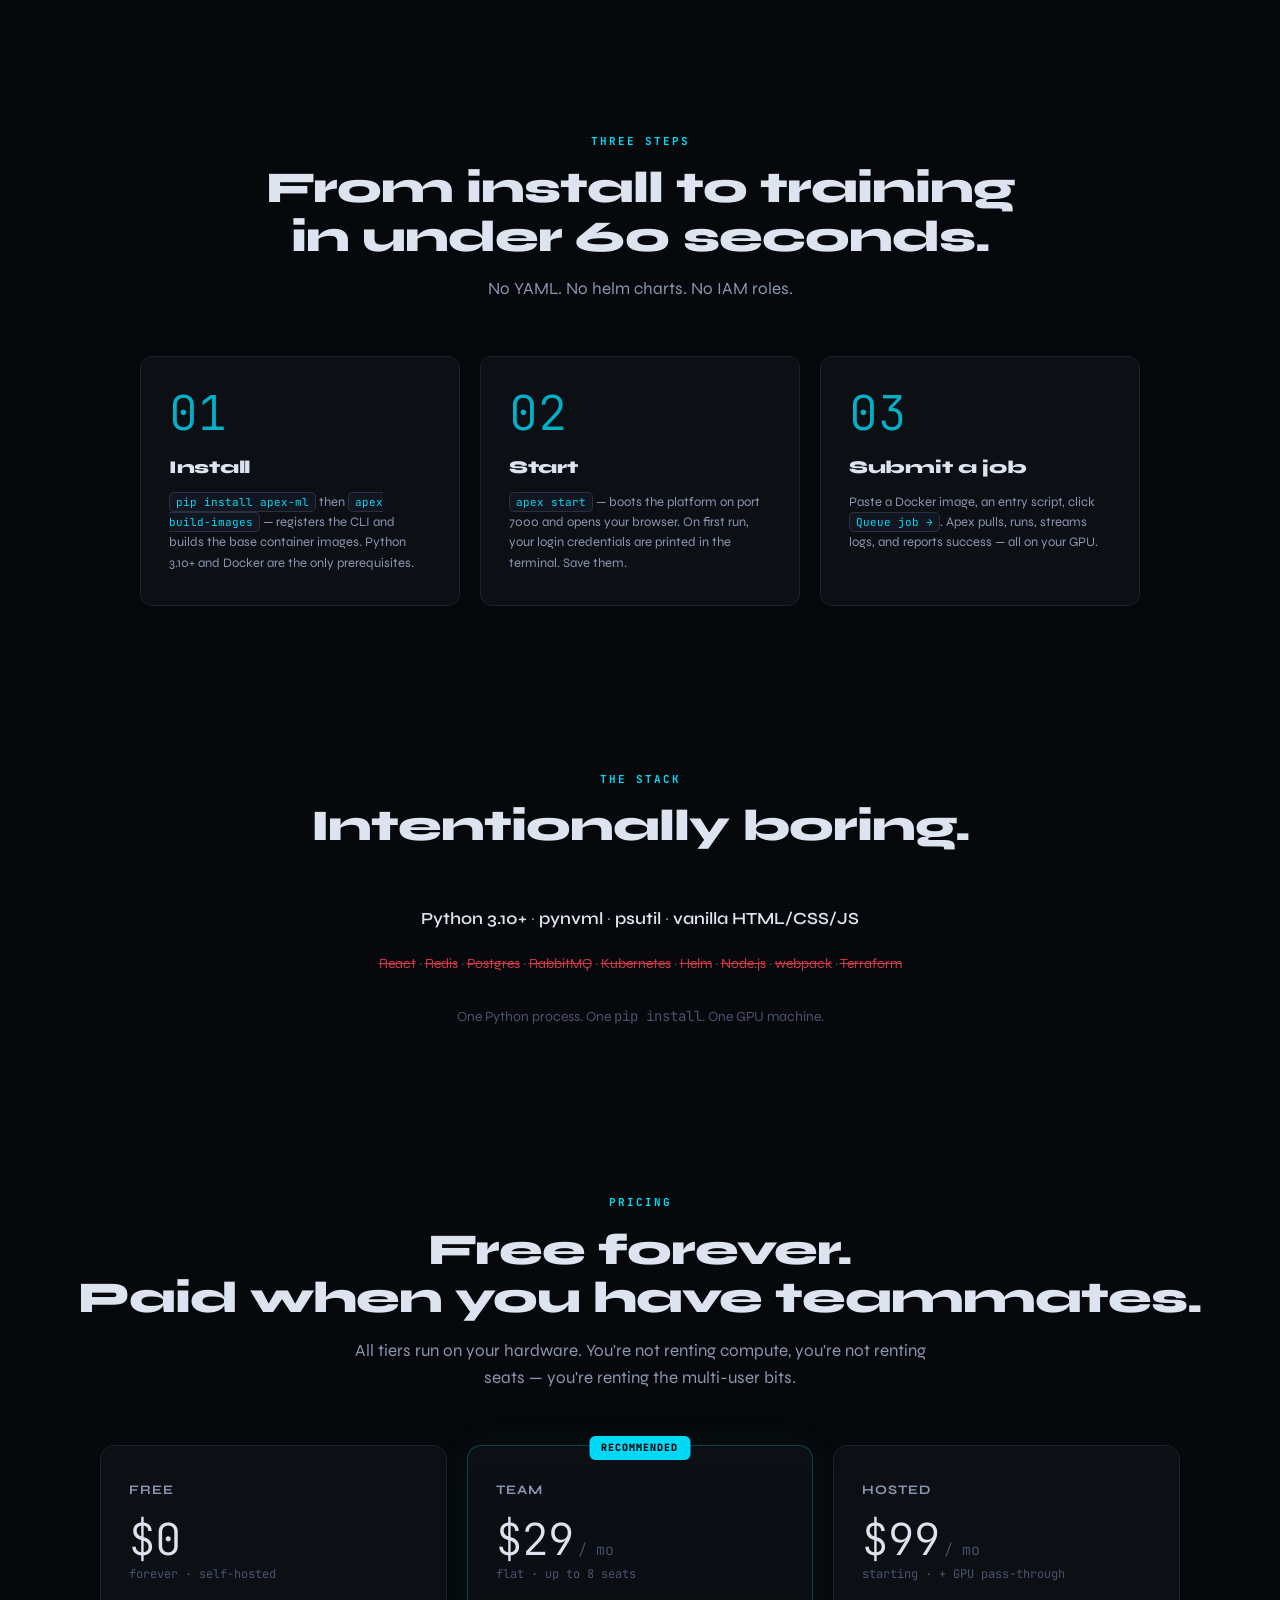
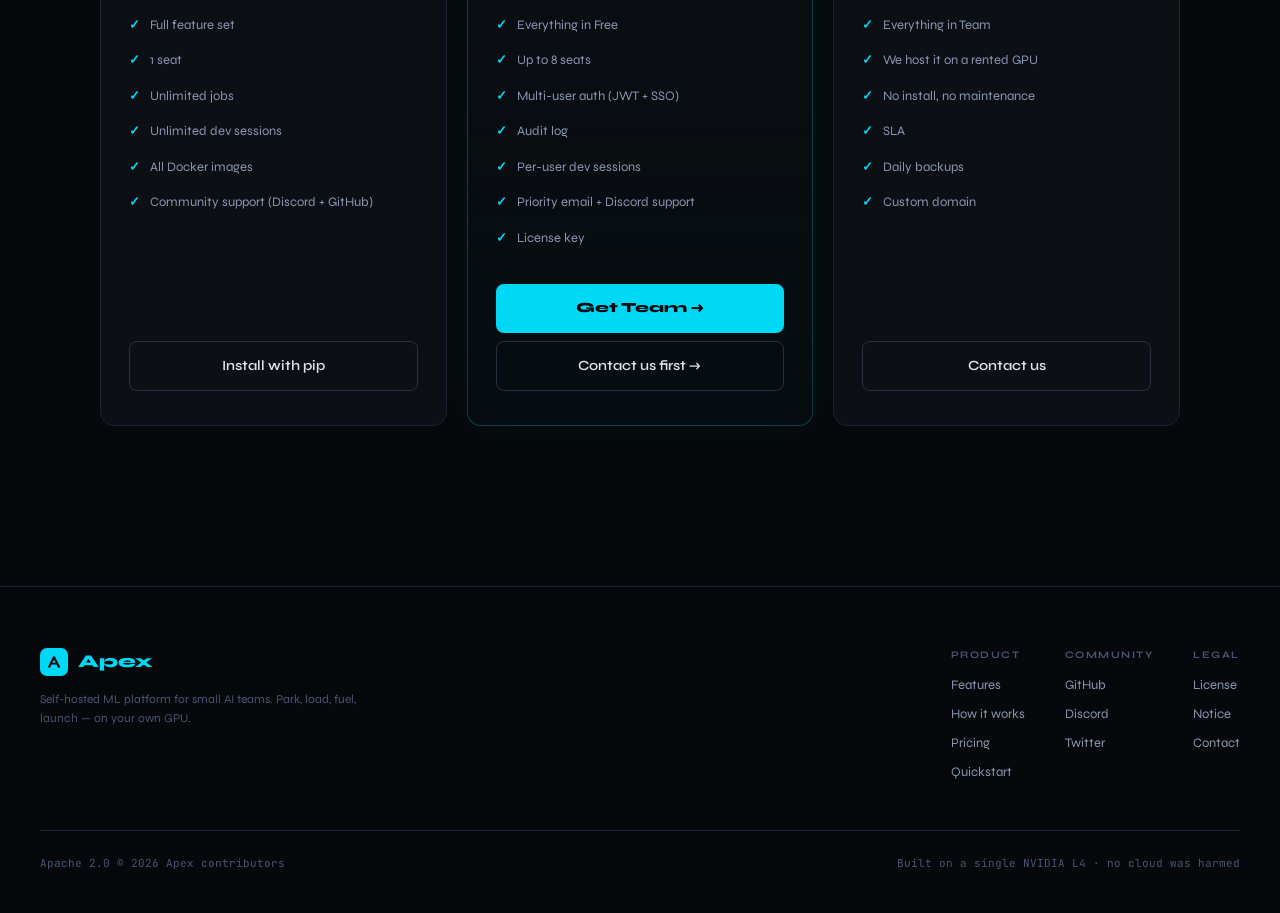
==== commit 857c5e29: "v0.2.0: auth hardening, job retries, GPU history, dependencies, Lemon Squeezy licensing - Fix root-o" ====
--- a/website/index.html
+++ b/website/index.html
@@ -396,7 +396,8 @@
           <li>Priority email + Discord support</li>
           <li>License key</li>
         </ul>
-        <a href="mailto:apexhq.dev@gmail.com?subject=Team%20Plan%20Trial&body=Hi%2C%20I%27d%20like%20to%20start%20a%2014-day%20trial%20of%20the%20Team%20plan." class="btn-primary">Request trial →</a>
+        <a href="https://apexhq.lemonsqueezy.com/checkout/buy/e5f64924-49cb-4b43-bec9-83cecb36c15c" class="btn-primary">Get Team →</a>
+        <a href="mailto:apexhq.dev@gmail.com?subject=Team%20Plan%20Inquiry&body=Hi%2C%20I%20have%20a%20question%20about%20the%20Team%20plan." class="btn-ghost" style="margin-top:8px">Contact us first →</a>
       </div>
 
       <div class="tier">
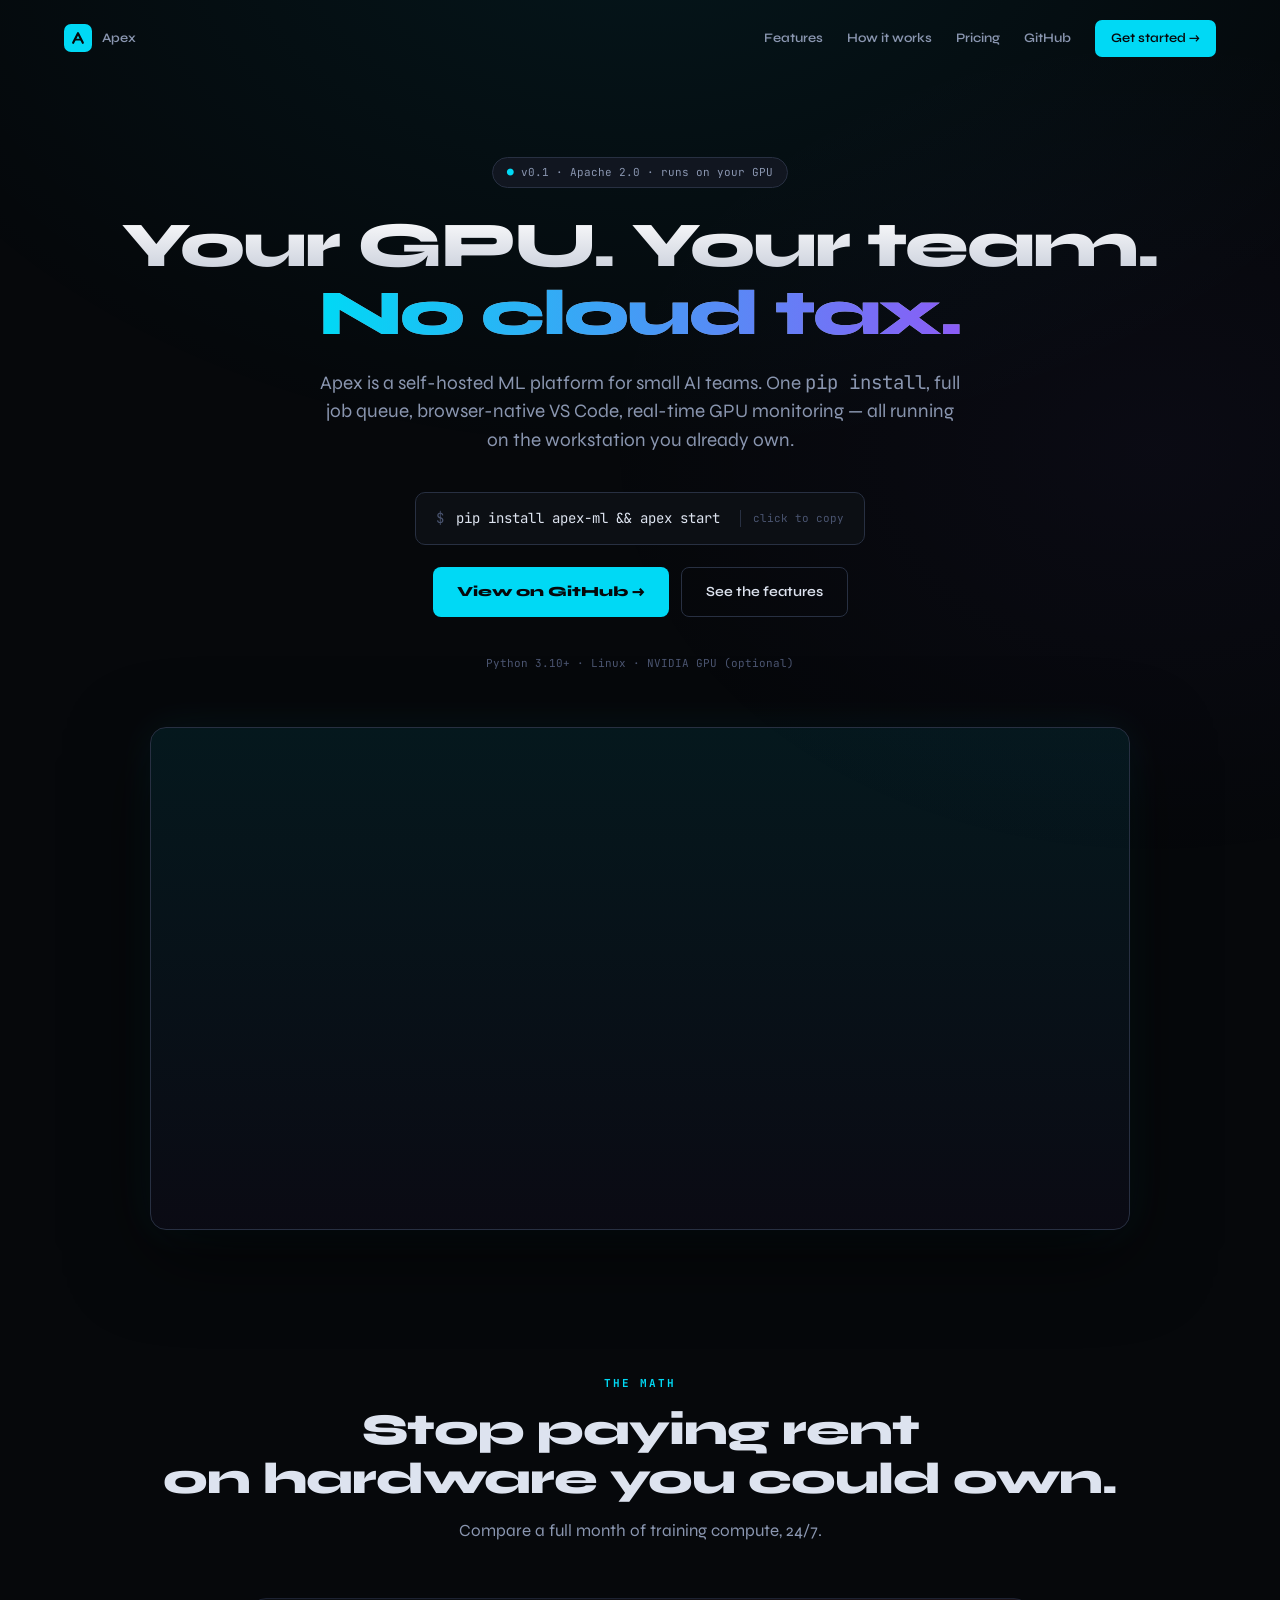
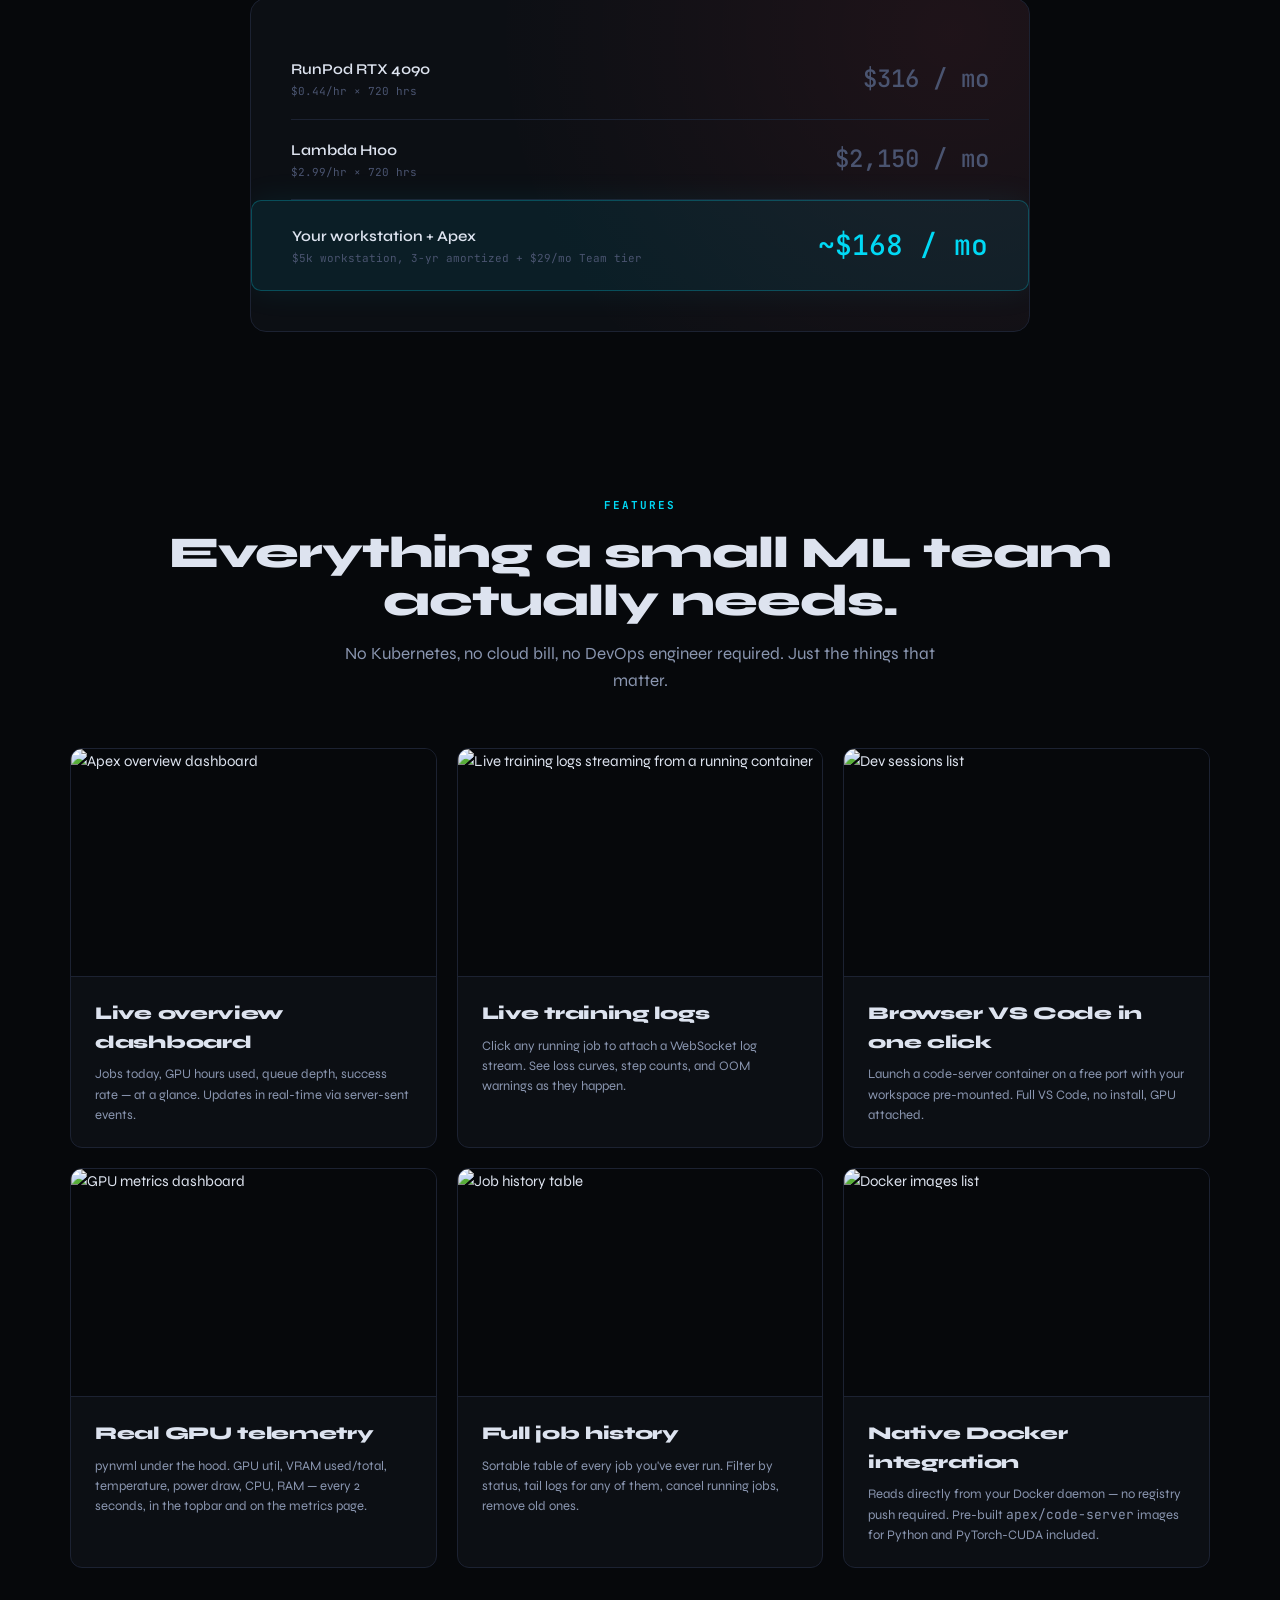
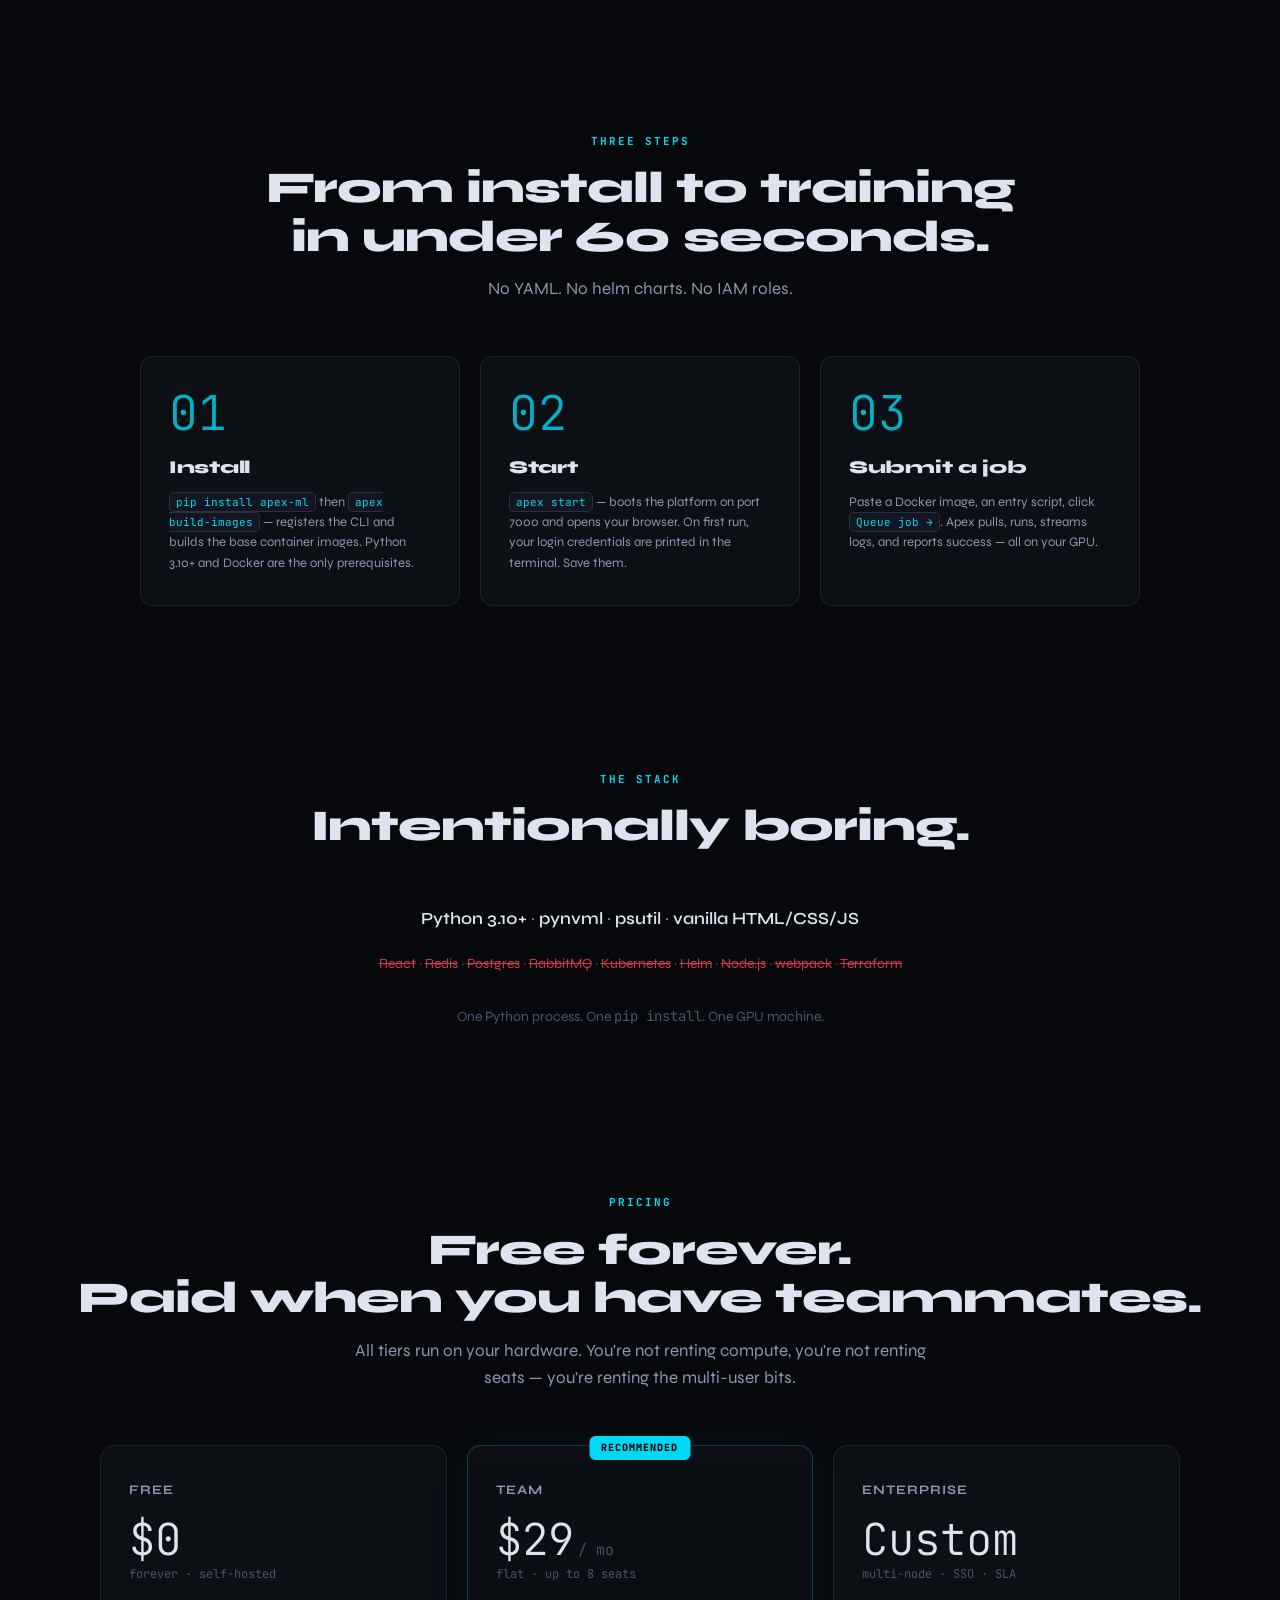
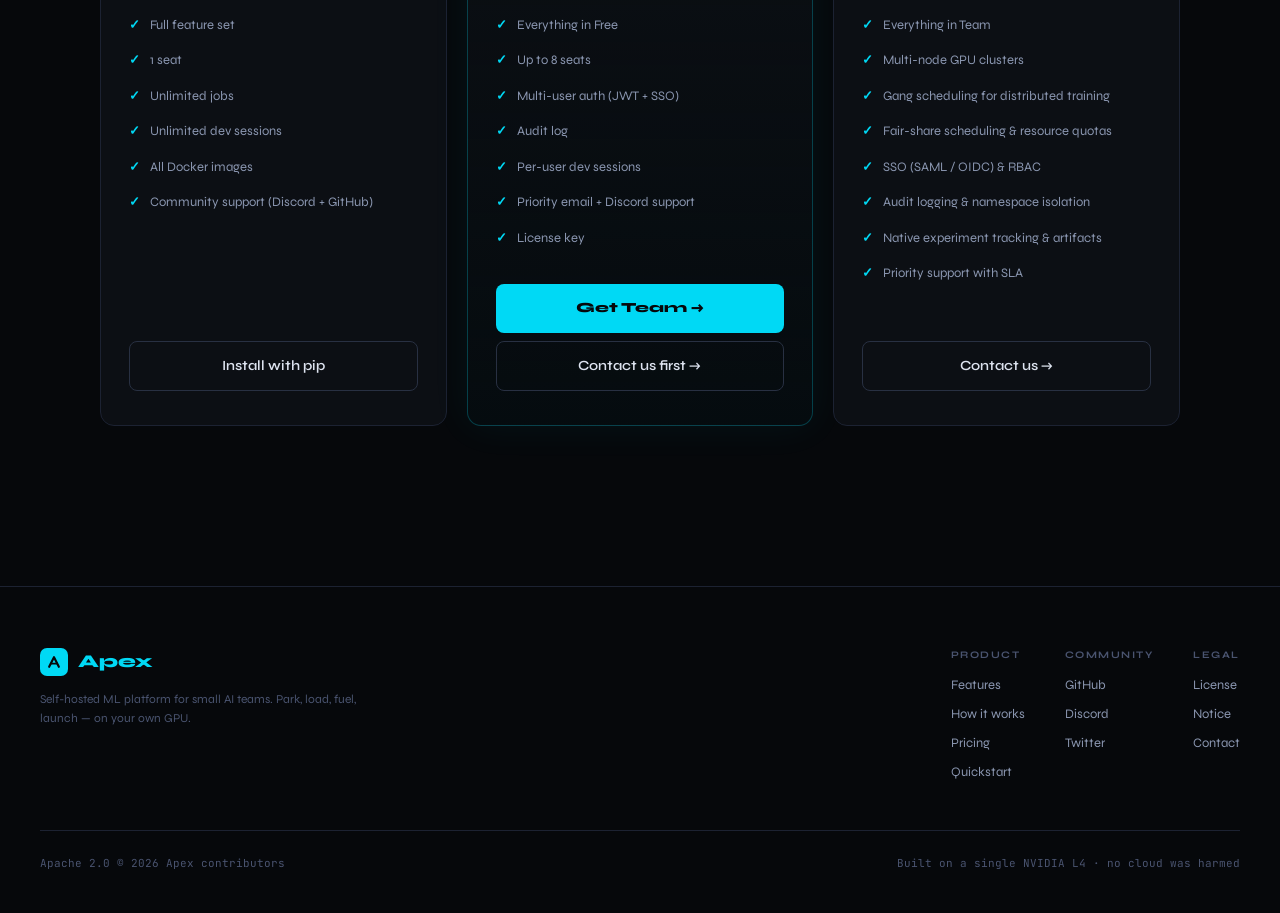
==== commit 44a86b60: "Website: replace Hosted tier with Enterprise Hosted was always aspirational. Enterprise tier surface" ====
--- a/website/index.html
+++ b/website/index.html
@@ -401,18 +401,20 @@
       </div>
 
       <div class="tier">
-        <div class="tier-name">Hosted</div>
-        <div class="tier-price">$99<span class="unit">/ mo</span></div>
-        <div class="tier-sub">starting · + GPU pass-through</div>
+        <div class="tier-name">Enterprise</div>
+        <div class="tier-price">Custom</div>
+        <div class="tier-sub">multi-node · SSO · SLA</div>
         <ul class="tier-features">
           <li>Everything in Team</li>
-          <li>We host it on a rented GPU</li>
-          <li>No install, no maintenance</li>
-          <li>SLA</li>
-          <li>Daily backups</li>
-          <li>Custom domain</li>
+          <li>Multi-node GPU clusters</li>
+          <li>Gang scheduling for distributed training</li>
+          <li>Fair-share scheduling & resource quotas</li>
+          <li>SSO (SAML / OIDC) & RBAC</li>
+          <li>Audit logging & namespace isolation</li>
+          <li>Native experiment tracking & artifacts</li>
+          <li>Priority support with SLA</li>
         </ul>
-        <a href="mailto:apexhq.dev@gmail.com" class="btn-ghost">Contact us</a>
+        <a href="mailto:apexhq.dev@gmail.com?subject=Apex%20Enterprise%20Inquiry&body=Hi%2C%20I%27d%20like%20to%20learn%20more%20about%20Apex%20Enterprise.%0A%0ATeam%20size%3A%0AGPUs%20%2F%20nodes%3A%0AUse%20case%3A" class="btn-ghost">Contact us →</a>
       </div>
 
     </div>
